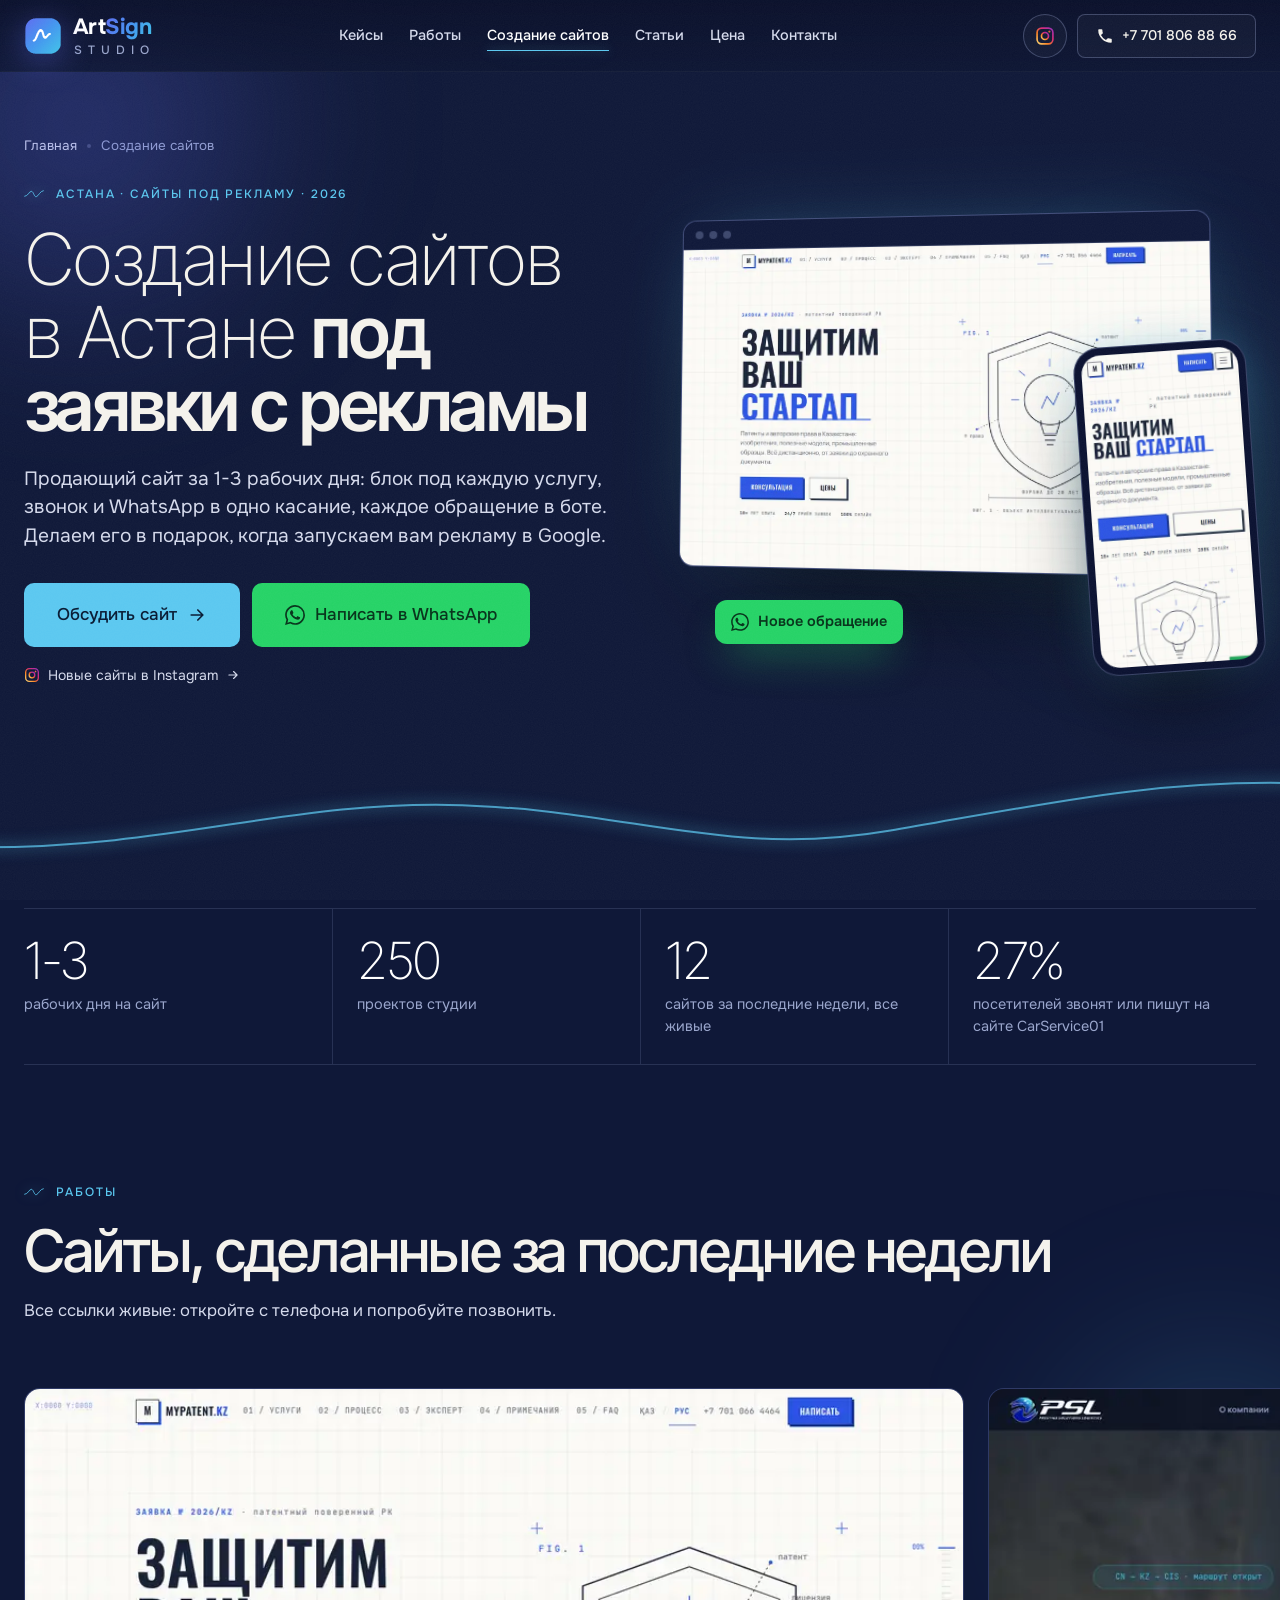
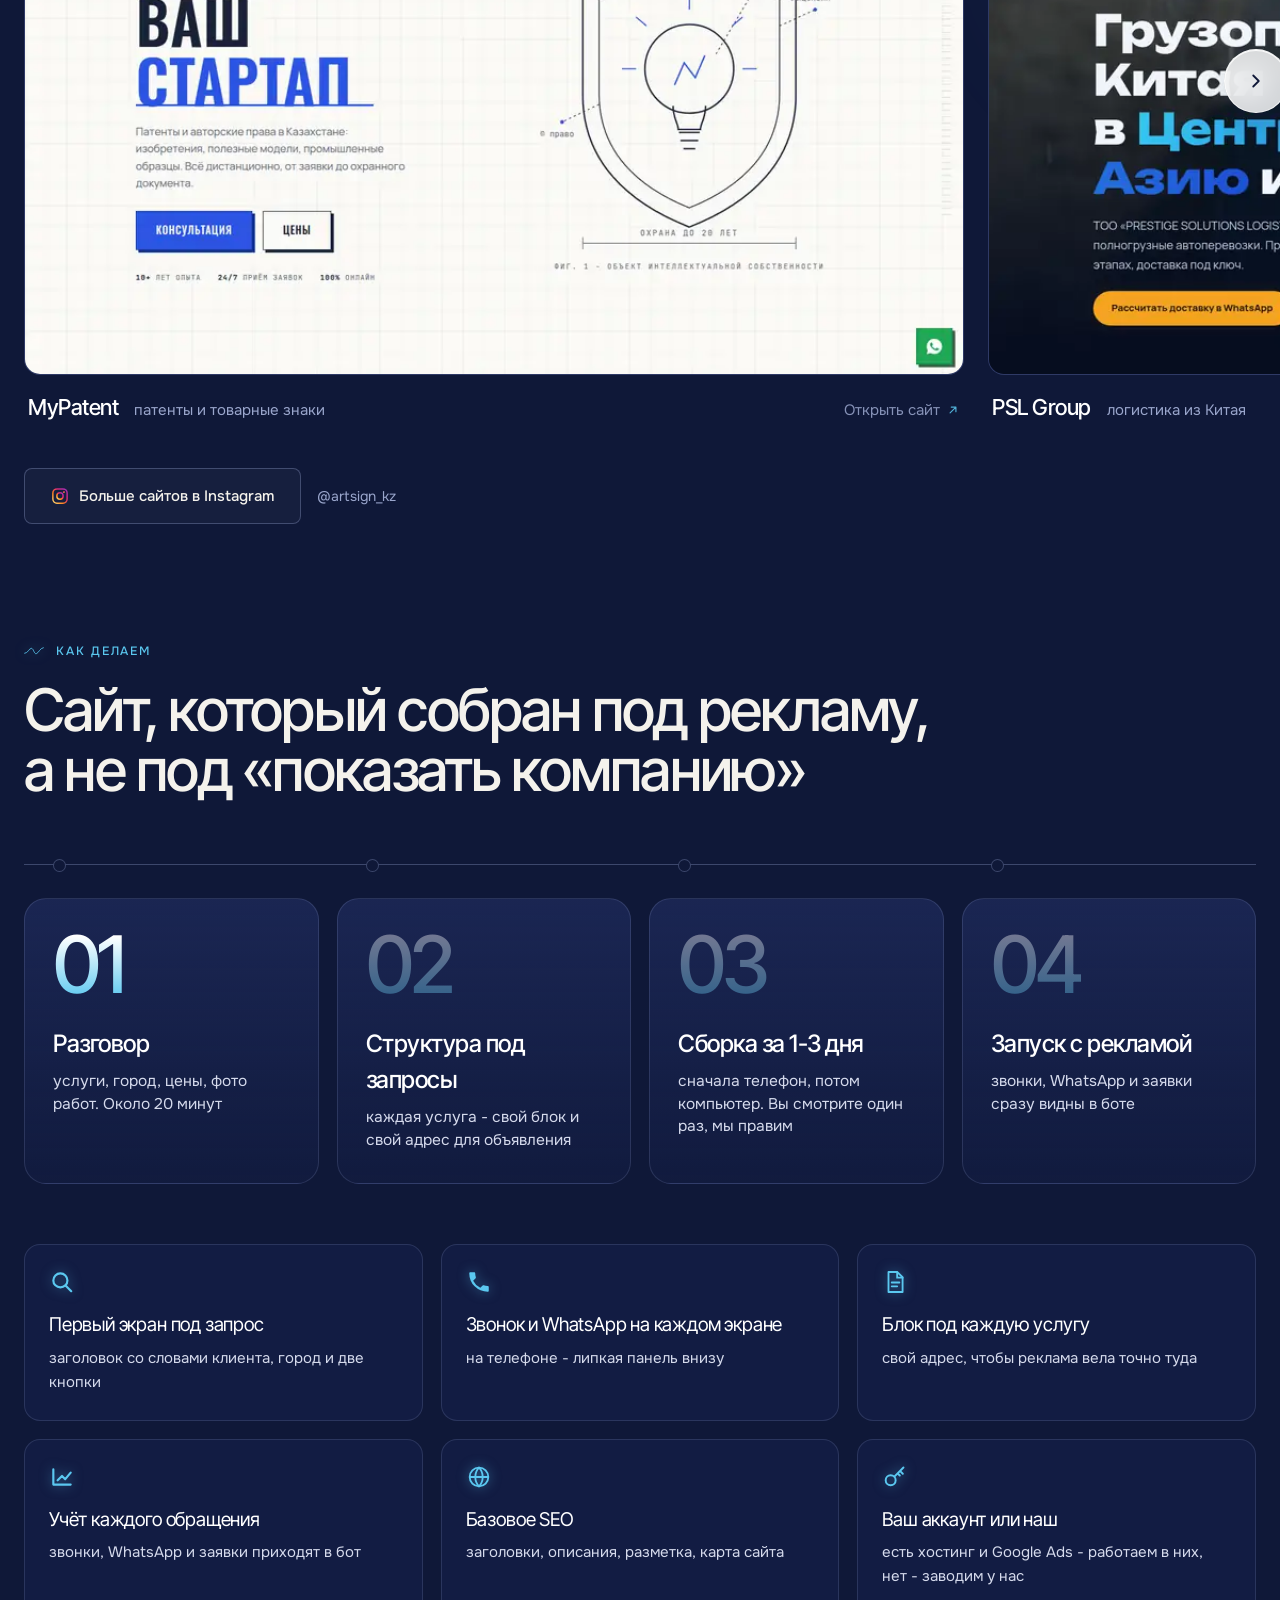
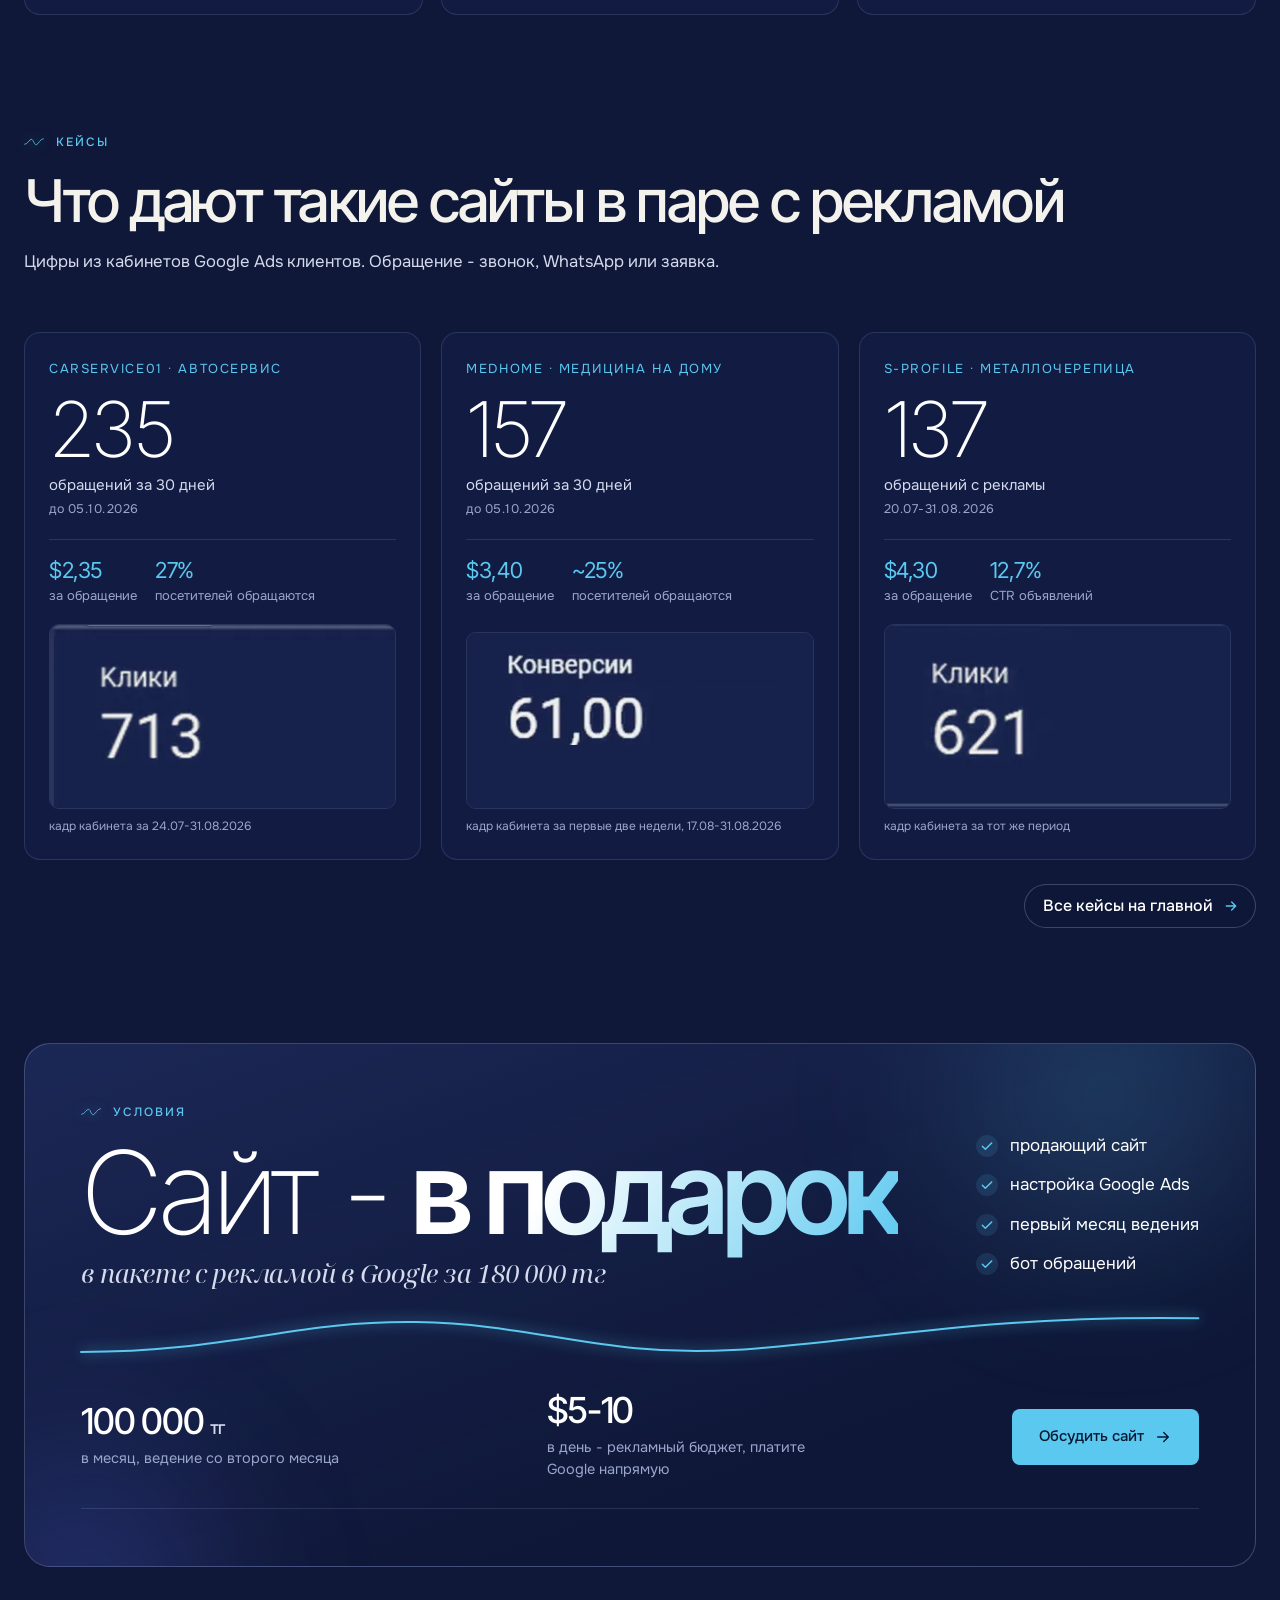
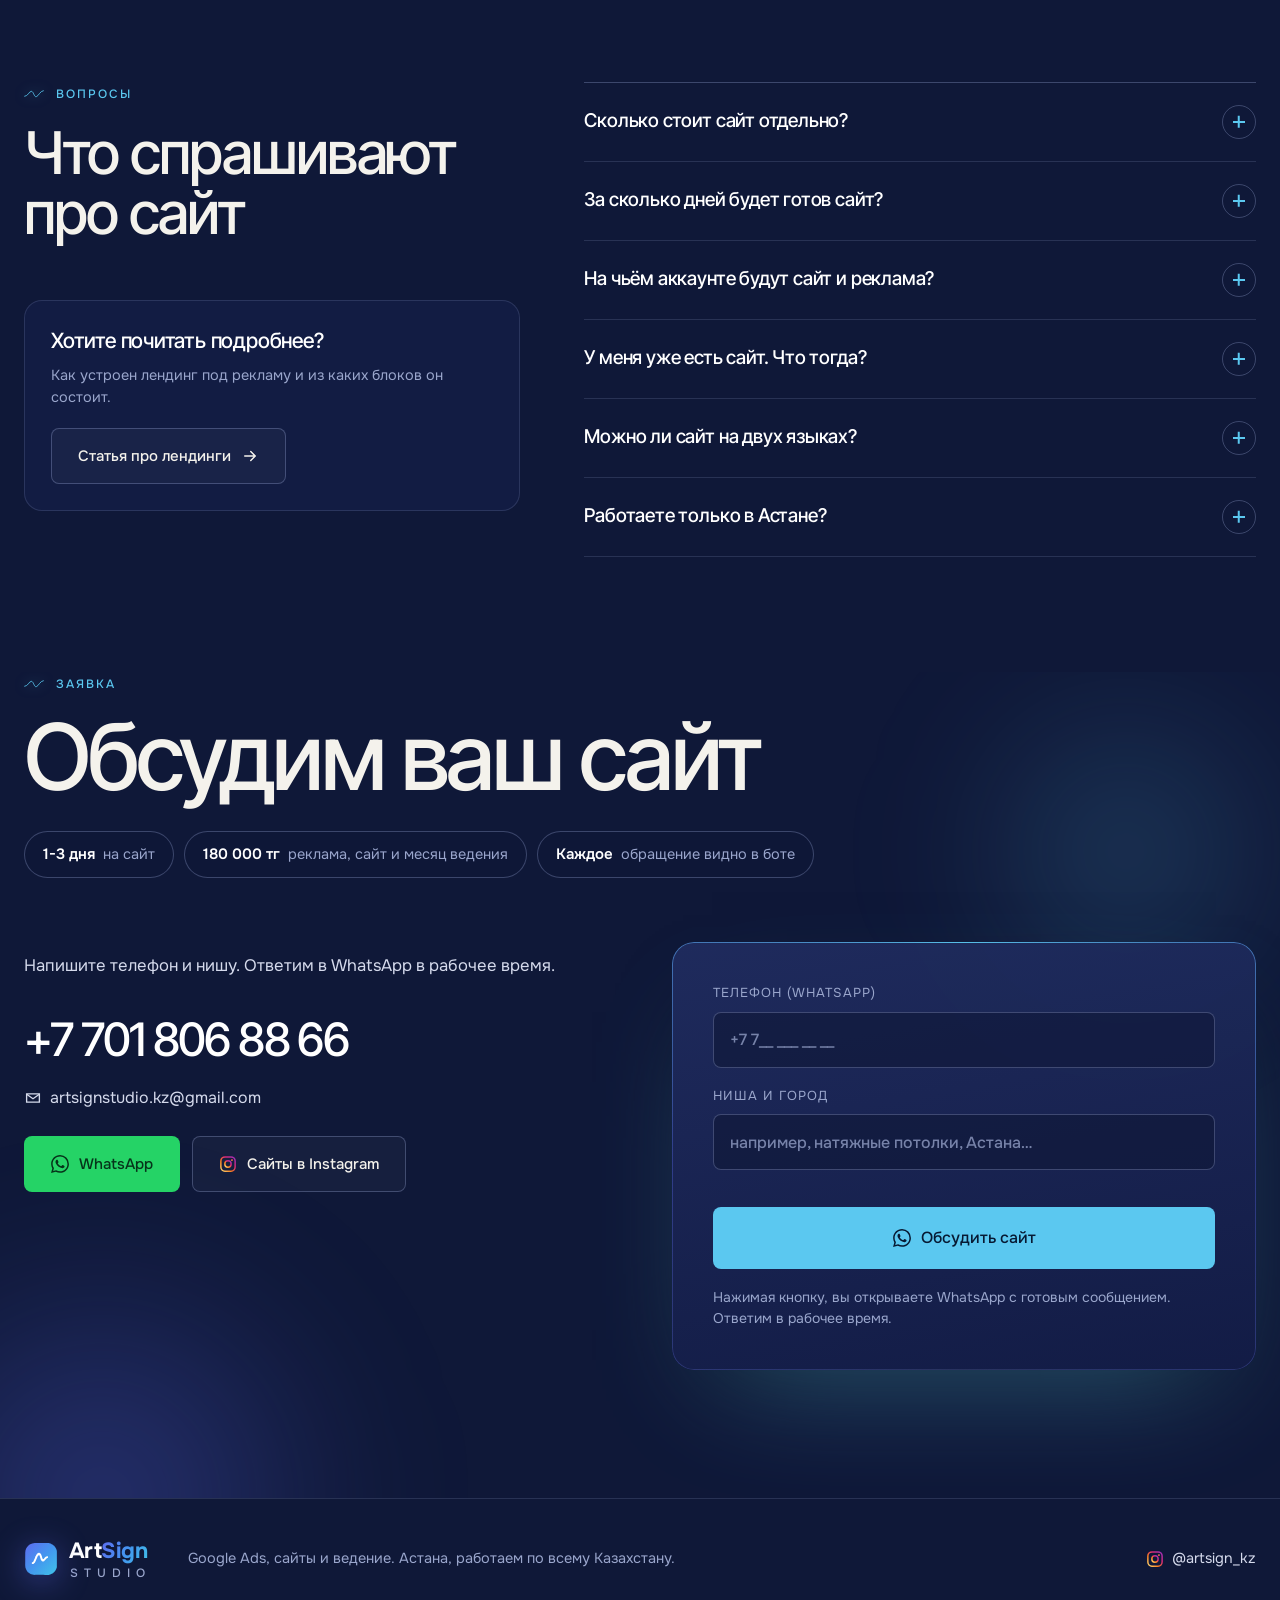
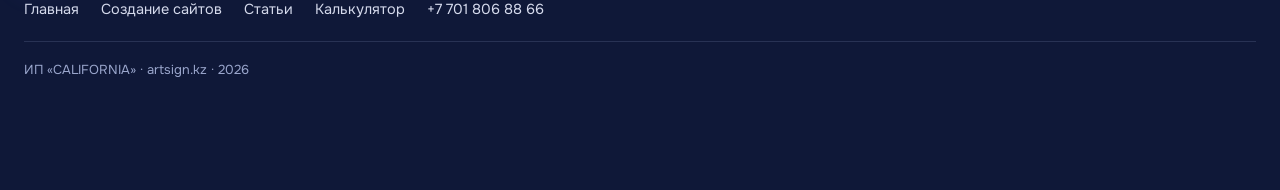
==== sozdanie-saitov/index.html @ b339a048 "Герой крупнее и стена контрастнее, путь клика крупнее с бегущим импульсом, шаги работы карточками; ?" ====
<!DOCTYPE html>
<html lang="ru">
<head>
<meta charset="utf-8">
<meta name="viewport" content="width=device-width, initial-scale=1, viewport-fit=cover">
<title>Создание сайтов в Астане под рекламу | ArtSign</title>
<meta name="description" content="Продающий сайт под заявки за 1-3 рабочих дня: блок под каждую услугу, кнопки звонка и WhatsApp, учёт обращений. В подарок к рекламе в Google.">
<meta name="theme-color" content="#0F1838">
<link rel="canonical" href="https://artsign.kz/sozdanie-saitov/">
<meta property="og:type" content="website">
<meta property="og:site_name" content="ArtSign Studio">
<meta property="og:title" content="Создание сайтов в Астане под рекламу | ArtSign">
<meta property="og:description" content="Продающий сайт под заявки за 1-3 рабочих дня: блок под каждую услугу, кнопки звонка и WhatsApp, учёт обращений. В подарок к рекламе в Google.">
<meta property="og:url" content="https://artsign.kz/sozdanie-saitov/">
<meta property="og:image" content="https://artsign.kz/assets/og-image.jpg">
<meta property="og:image:width" content="1200">
<meta property="og:image:height" content="630">
<meta property="og:locale" content="ru_RU">
<meta name="twitter:card" content="summary_large_image">
<meta name="twitter:title" content="Создание сайтов в Астане под рекламу | ArtSign">
<meta name="twitter:description" content="Продающий сайт под заявки за 1-3 рабочих дня: блок под каждую услугу, кнопки звонка и WhatsApp, учёт обращений. В подарок к рекламе в Google.">
<meta name="twitter:image" content="https://artsign.kz/assets/og-image.jpg">
<link rel="icon" href="../favicon.ico" sizes="any">
<link rel="icon" type="image/png" sizes="32x32" href="../assets/favicon-32.png">
<link rel="icon" type="image/png" sizes="16x16" href="../assets/favicon-16.png">
<link rel="apple-touch-icon" sizes="180x180" href="../assets/apple-touch-icon.png">
<link rel="preconnect" href="https://fonts.googleapis.com">
<link rel="preconnect" href="https://fonts.gstatic.com" crossorigin>
<link rel="stylesheet" href="https://fonts.googleapis.com/css2?family=Inter+Tight:wght@300;400;500;600&family=Noto+Serif+Display:ital,wght@1,400&family=Onest:wght@400;500;600;700&display=swap">
<link rel="stylesheet" href="../styles.css?v=20261009-1">
<link rel="stylesheet" href="../stati.css?v=20261009-1">
<script type="application/ld+json">
{"@context": "https://schema.org", "@graph": [{"@type": "Service", "name": "Создание сайтов под рекламу", "serviceType": "Создание сайтов и лендингов", "url": "https://artsign.kz/sozdanie-saitov/", "description": "Продающий сайт под заявки за 1-3 рабочих дня: блок под каждую услугу, кнопки звонка и WhatsApp, учёт обращений. В подарок к рекламе в Google.", "areaServed": [{"@type": "City", "name": "Астана"}, {"@type": "Country", "name": "Казахстан"}], "provider": {"@type": "ProfessionalService", "name": "ArtSign Studio", "url": "https://artsign.kz/", "telephone": "+77018068866", "image": "https://artsign.kz/assets/og-image.jpg", "address": {"@type": "PostalAddress", "addressLocality": "Астана", "addressCountry": "KZ"}, "sameAs": ["https://www.instagram.com/artsign_kz/"]}, "offers": {"@type": "Offer", "name": "Сайт в подарок в пакете: настройка Google Ads + сайт + месяц ведения", "price": "180000", "priceCurrency": "KZT", "url": "https://artsign.kz/sozdanie-saitov/#offer"}}, {"@type": "BreadcrumbList", "itemListElement": [{"@type": "ListItem", "position": 1, "name": "Главная", "item": "https://artsign.kz/"}, {"@type": "ListItem", "position": 2, "name": "Создание сайтов", "item": "https://artsign.kz/sozdanie-saitov/"}]}, {"@type": "FAQPage", "mainEntity": [{"@type": "Question", "name": "Сколько стоит сайт отдельно?", "acceptedAnswer": {"@type": "Answer", "text": "Отдельно сайты мы не продаём. Сайт делаем в подарок, когда запускаем вам рекламу в Google: 180 000 тг за сайт, настройку Google Ads и первый месяц ведения. Со второго месяца ведение 100 000 тг в месяц."}}, {"@type": "Question", "name": "За сколько дней будет готов сайт?", "acceptedAnswer": {"@type": "Answer", "text": "1-3 рабочих дня после разговора и материалов: фото работ, цены, контакты. Вы смотрите один раз, мы правим."}}, {"@type": "Question", "name": "На чьём аккаунте будут сайт и реклама?", "acceptedAnswer": {"@type": "Answer", "text": "Если у вас уже есть хостинг и аккаунт Google Ads, делаем всё на них. Если нет - размещаем на нашем и по запросу даём вам доступ."}}, {"@type": "Question", "name": "У меня уже есть сайт. Что тогда?", "acceptedAnswer": {"@type": "Answer", "text": "Настроим рекламу на него, а подарочную страницу сделаем под одну услугу или акцию, чтобы реклама вела точно на неё."}}, {"@type": "Question", "name": "Можно ли сайт на двух языках?", "acceptedAnswer": {"@type": "Answer", "text": "Да, делаем русскую и казахскую версии. Для рекламы в Google по умолчанию открывается русская: казахского языка в Google Ads нет, и посадочные на нём отклоняют."}}, {"@type": "Question", "name": "Работаете только в Астане?", "acceptedAnswer": {"@type": "Answer", "text": "Мы в Астане, здесь же наш офис - можно приехать. С клиентами из других городов и стран всё обсуждаем онлайн: разговор, показ и правки."}}]}]}
</script>
<script src="https://lead-bot.sultan-askarov-kz.workers.dev/t.js" data-site="artsign" defer></script>
</head>
<body class="sub">
<a class="skip" href="#main">К содержанию</a>

<svg width="0" height="0" style="position:absolute" aria-hidden="true" focusable="false">
  <defs>
    <linearGradient id="g-brand" x1="0" y1="0" x2="1" y2="1"><stop offset="0" stop-color="#5E6BF0"/><stop offset=".5" stop-color="#4396EF"/><stop offset="1" stop-color="#40C4E8"/></linearGradient>
    <linearGradient id="g-ig" x1="0" y1="1" x2="1" y2="0"><stop offset="0" stop-color="#FEDA75"/><stop offset=".35" stop-color="#FA7E1E"/><stop offset=".65" stop-color="#D62976"/><stop offset="1" stop-color="#962FBF"/></linearGradient>
    <linearGradient id="g-area" x1="0" y1="0" x2="0" y2="1"><stop offset="0" stop-color="#5BC8F0" stop-opacity=".28"/><stop offset="1" stop-color="#5BC8F0" stop-opacity="0"/></linearGradient>
  </defs>
  <symbol id="mark" viewBox="0 0 512 512"><path d=" M217.7 495.0C243.6 495.0 288.0 495.1 316.2 495.2C373.5 495.4 375.6 495.3 382.9 492.5C390.9 489.4 398.9 486.7 402.8 485.8C406.0 485.1 410.5 483.3 419.4 479.1C420.3 478.7 421.8 477.7 422.9 476.7C424.0 475.8 426.3 474.2 427.9 473.1C429.6 472.1 431.4 470.8 431.9 470.3C432.4 469.8 435.0 468.1 437.8 466.4C440.5 464.7 444.7 461.4 447.1 459.2C449.6 456.9 453.2 453.7 455.3 452.0C459.3 448.9 461.2 446.2 462.2 442.4C463.1 439.2 463.8 438.3 467.1 437.0C470.7 435.6 470.8 435.5 475.7 425.9C477.8 421.7 480.8 416.1 482.1 413.5C486.6 405.0 487.5 403.1 488.8 399.2C489.4 397.2 490.2 394.3 490.4 392.9C490.6 391.5 491.4 388.9 492.3 387.2C493.8 384.1 494.3 381.6 495.1 372.6C495.7 365.4 495.5 148.9 494.8 142.9C494.5 140.1 494.1 135.7 494.0 132.9C493.8 129.3 493.3 126.8 492.2 123.8C491.4 121.5 490.6 118.8 490.4 117.7C490.3 116.6 489.1 113.8 487.8 111.4C486.6 109.0 484.9 104.9 484.0 102.2C482.9 98.8 481.9 96.7 480.8 95.5C479.8 94.5 477.5 90.4 475.5 86.4C471.4 78.2 469.7 75.7 465.3 71.4C463.6 69.7 461.7 67.3 461.2 66.1C460.6 64.8 459.4 63.0 458.4 62.0C457.4 61.1 456.6 60.1 456.6 59.8C456.6 59.6 455.4 58.8 453.8 58.1C452.3 57.4 450.3 56.0 449.4 55.0C445.0 50.1 441.6 47.3 437.1 44.7C434.4 43.2 430.8 40.6 429.1 39.1C425.7 36.0 424.6 35.4 418.6 32.8C416.5 31.9 413.3 30.2 411.6 29.1C409.3 27.6 407.5 26.9 405.1 26.5C403.3 26.2 399.8 25.2 397.4 24.3C378.9 18.0 370.2 16.5 351.7 16.5C213.2 16.7 147.8 17.4 143.4 19.0C142.3 19.4 140.2 19.9 138.7 20.1C137.1 20.3 135.4 20.5 134.9 20.6C134.3 20.7 132.0 21.0 129.6 21.3C125.6 21.8 121.8 23.0 116.8 25.3C115.5 25.9 113.4 26.5 112.2 26.7C111.0 26.9 108.7 27.7 107.2 28.5C105.7 29.3 103.7 30.1 102.9 30.3C102.0 30.5 99.7 31.5 97.8 32.6C95.8 33.6 93.2 34.8 91.9 35.4C90.7 35.8 88.7 37.1 87.6 38.1C85.7 39.9 78.0 44.8 73.5 47.0C72.5 47.6 71.0 48.9 70.2 50.1C69.3 51.2 67.4 53.3 65.7 54.7C57.7 61.5 50.0 70.0 46.2 76.4C45.6 77.6 44.0 79.7 42.9 81.3C41.8 82.9 39.8 86.1 38.6 88.4C37.4 90.8 35.7 93.6 34.7 94.6C33.5 95.9 32.6 97.9 31.4 101.6C30.6 104.5 29.3 108.0 28.7 109.4C28.1 110.8 26.9 113.9 26.1 116.3C25.3 118.7 24.3 121.3 23.8 122.2C22.7 124.1 22.5 125.7 21.8 133.8C21.5 138.3 21.0 141.3 20.4 143.0C19.2 146.0 19.1 151.8 18.5 271.2C18.3 307.4 18.0 338.2 17.8 339.8C17.6 341.2 17.6 344.4 17.8 346.9C18.0 349.3 18.6 356.1 19.0 361.9C20.4 379.7 21.1 384.1 23.4 390.6C24.6 393.8 26.2 398.3 26.9 400.5C27.7 402.7 29.4 406.6 30.6 409.1C31.8 411.7 33.2 414.5 33.5 415.5C33.9 416.5 35.2 418.8 36.3 420.8C37.5 422.8 39.5 426.4 40.8 429.0C42.1 431.5 44.0 434.5 45.0 435.8C45.9 437.1 47.8 439.5 49.1 441.1C50.4 442.8 52.1 445.4 52.9 446.9C54.3 449.7 61.3 456.6 62.7 456.6C63.6 456.6 69.0 460.6 71.0 462.8C72.0 463.9 75.4 466.5 78.6 468.7C81.7 470.8 85.3 473.4 86.6 474.5C88.7 476.4 91.7 478.0 94.6 478.7C95.3 478.8 96.8 479.5 97.8 480.3C100.6 482.2 109.3 485.1 114.3 485.8C115.4 486.0 117.4 487.0 118.9 488.1C121.7 490.3 122.4 490.5 128.6 490.9C130.7 491.1 133.6 491.5 135.0 492.0C137.8 492.9 144.6 494.0 152.4 494.7C155.3 495.0 157.9 495.4 158.2 495.5C158.5 495.6 161.4 495.6 164.6 495.4C167.8 495.2 191.7 495.0 217.7 495.0Z" fill="url(#g-brand)" fill-rule="evenodd"/><path d=" M137.1 331.5C141.7 329.9 143.6 328.8 146.1 326.6C147.2 325.5 149.0 324.4 150.0 324.1C151.4 323.7 152.1 323.0 152.7 321.7C153.2 320.7 154.2 319.5 155.0 319.0C155.7 318.6 156.5 317.8 156.6 317.4C156.8 316.5 159.2 315.2 160.1 315.3C160.2 315.4 160.7 314.8 161.1 314.0C161.4 313.2 162.5 311.8 163.4 310.8C165.0 308.9 168.1 303.2 168.9 300.7C169.1 300.0 169.8 298.2 170.5 296.7C171.1 295.3 171.7 293.9 171.7 293.6C171.7 292.9 172.9 290.8 174.1 289.5C176.9 286.6 182.0 274.9 185.9 263.1C187.3 258.7 188.9 255.3 190.5 253.0C190.9 252.2 191.7 250.1 192.3 248.2C192.8 246.2 193.8 244.0 194.7 242.9C196.9 240.1 198.0 237.6 198.9 233.7C199.3 231.8 200.6 227.8 202.0 224.9C203.3 222.0 204.6 218.8 205.1 217.7C205.4 216.5 206.5 214.8 207.4 213.8C208.4 212.9 210.6 209.8 212.5 207.0C217.1 199.7 220.0 197.4 224.4 197.7C228.1 198.0 231.4 199.7 232.9 202.0C237.6 209.3 237.5 209.2 240.8 224.3C241.2 226.5 242.4 230.7 243.4 233.7C246.5 242.7 247.8 247.0 248.6 250.9C249.1 253.0 250.1 256.2 250.7 258.0C251.4 259.9 252.2 262.3 252.6 263.6C253.0 264.9 254.5 267.9 255.9 270.2C257.3 272.6 258.6 275.0 258.8 275.6C259.4 276.9 263.0 282.3 264.6 284.0C265.3 284.7 266.4 285.9 267.0 286.6C267.7 287.3 268.9 288.0 269.8 288.2C270.6 288.4 272.7 289.3 274.3 290.3C277.4 292.3 281.0 293.0 288.1 293.0C291.7 293.1 303.4 287.5 305.4 284.9C306.0 284.0 307.0 282.9 307.6 282.4C317.1 273.5 324.0 266.4 325.7 263.6C326.9 261.8 328.3 259.6 328.9 258.6C330.9 255.6 334.7 252.1 337.5 250.5C339.0 249.6 340.6 248.4 340.9 247.8C341.3 247.3 342.8 246.1 344.2 245.3C345.7 244.5 347.1 243.5 347.5 243.0C348.3 241.9 350.1 241.3 353.7 240.7C360.6 239.6 361.5 238.5 362.0 231.4C362.3 227.2 361.2 219.9 360.1 218.6C358.0 216.1 343.8 215.2 338.1 217.2C335.7 218.1 329.0 222.1 327.1 223.7C326.4 224.4 324.5 225.7 322.8 226.6C317.2 229.7 315.4 231.2 313.8 234.4C312.9 236.0 311.7 237.9 310.9 238.4C308.5 240.3 305.2 244.0 302.5 248.1C297.9 255.0 295.4 257.0 291.7 257.0C290.8 257.0 289.9 257.4 289.5 257.8C287.0 260.9 278.8 252.9 277.1 245.8C276.7 243.8 275.9 241.4 275.3 240.5C274.6 239.4 274.1 237.2 273.7 234.1C273.4 231.5 272.9 228.3 272.5 227.0C272.1 225.8 271.4 222.9 271.0 220.7C270.5 218.2 269.7 215.7 268.7 214.2C267.8 212.8 266.7 209.6 266.0 206.8C265.3 204.1 264.0 200.3 263.0 198.3C262.1 196.4 260.6 192.7 259.8 190.2C258.6 186.5 257.9 185.2 256.2 183.5C254.7 181.9 253.9 180.7 253.5 178.8C252.2 173.5 243.8 166.1 236.7 164.1C220.7 159.5 209.0 163.8 197.3 178.5C196.3 179.9 195.0 181.3 194.7 181.5C194.3 181.7 192.9 183.7 191.4 185.8C190.0 187.9 188.0 190.5 187.1 191.3C185.2 193.2 182.6 198.3 180.4 204.2C178.9 208.1 176.5 212.0 173.4 215.5C170.8 218.4 169.6 221.7 167.1 232.7C166.3 236.2 165.6 237.9 163.8 240.6C162.3 242.8 161.5 244.5 161.5 245.5C161.5 246.4 160.8 248.6 159.9 250.4C159.1 252.2 158.0 254.8 157.6 256.2C157.2 257.5 155.4 261.6 153.7 265.3C148.6 275.9 147.5 278.5 146.6 281.3C143.9 290.4 135.0 300.7 126.2 305.1C120.0 308.1 119.4 308.7 117.8 312.9C115.4 319.2 119.1 328.8 124.3 330.0C125.1 330.1 126.2 330.5 126.7 330.7C127.9 331.2 132.6 332.6 133.3 332.6C133.6 332.7 135.3 332.2 137.1 331.5Z" fill="#fff" fill-rule="evenodd"/></symbol>
  <symbol id="ic-wa" viewBox="0 0 24 24"><path fill="currentColor" d="M17.472 14.382c-.297-.149-1.758-.867-2.03-.967-.273-.099-.471-.148-.67.15-.197.297-.767.966-.94 1.164-.173.199-.347.223-.644.075-.297-.15-1.255-.463-2.39-1.475-.883-.788-1.48-1.761-1.653-2.059-.173-.297-.018-.458.13-.606.134-.133.298-.347.446-.52.149-.174.198-.298.298-.497.099-.198.05-.371-.025-.52-.075-.149-.669-1.612-.916-2.207-.242-.579-.487-.5-.669-.51-.173-.008-.371-.01-.57-.01-.198 0-.52.074-.792.372-.272.297-1.04 1.016-1.04 2.479 0 1.462 1.065 2.875 1.213 3.074.149.198 2.096 3.2 5.077 4.487.709.306 1.262.489 1.694.625.712.227 1.36.195 1.871.118.571-.085 1.758-.719 2.006-1.413.248-.694.248-1.289.173-1.413-.074-.124-.272-.198-.57-.347m-5.421 7.403h-.004a9.87 9.87 0 0 1-5.031-1.378l-.361-.214-3.741.982.998-3.648-.235-.374a9.86 9.86 0 0 1-1.51-5.26c.001-5.45 4.436-9.884 9.888-9.884 2.64 0 5.122 1.03 6.988 2.898a9.825 9.825 0 0 1 2.893 6.994c-.003 5.45-4.437 9.884-9.885 9.884m8.413-18.297A11.815 11.815 0 0 0 12.05 0C5.495 0 .16 5.335.157 11.892c0 2.096.547 4.142 1.588 5.945L.057 24l6.305-1.654a11.882 11.882 0 0 0 5.683 1.448h.005c6.554 0 11.89-5.335 11.893-11.893a11.821 11.821 0 0 0-3.48-8.413Z"/></symbol>
  <symbol id="ic-ig" viewBox="0 0 24 24"><rect x="2.5" y="2.5" width="19" height="19" rx="5.5" fill="none" stroke="url(#g-ig)" stroke-width="2"/><circle cx="12" cy="12" r="4.2" fill="none" stroke="url(#g-ig)" stroke-width="2"/><circle cx="17.4" cy="6.6" r="1.3" fill="url(#g-ig)"/></symbol>
  <symbol id="ic-phone" viewBox="0 0 24 24"><path fill="currentColor" d="M6.6 10.8a15.1 15.1 0 0 0 6.6 6.6l2.2-2.2c.3-.3.7-.4 1-.2 1.1.4 2.3.6 3.6.6.6 0 1 .4 1 1V20c0 .6-.4 1-1 1A17 17 0 0 1 3 4c0-.6.4-1 1-1h3.5c.6 0 1 .4 1 1 0 1.3.2 2.5.6 3.6.1.3 0 .7-.2 1l-2.3 2.2Z"/></symbol>
  <symbol id="ic-mail" viewBox="0 0 24 24"><path fill="none" stroke="currentColor" stroke-width="1.8" d="M3.5 6.5h17v11h-17z"/><path fill="none" stroke="currentColor" stroke-width="1.8" d="m3.5 7 8.5 6 8.5-6"/></symbol>
  <symbol id="ic-arr" viewBox="0 0 24 24"><path fill="none" stroke="currentColor" stroke-width="2" stroke-linecap="round" stroke-linejoin="round" d="M5 12h13m-5-6 6 6-6 6"/></symbol>
  <symbol id="ic-ext" viewBox="0 0 24 24"><path fill="none" stroke="currentColor" stroke-width="2" stroke-linecap="round" stroke-linejoin="round" d="M7 17 17 7M9 7h8v8"/></symbol>
  <symbol id="ic-chev" viewBox="0 0 24 24"><path fill="none" stroke="currentColor" stroke-width="2" stroke-linecap="round" stroke-linejoin="round" d="m9 6 6 6-6 6"/></symbol>
  <symbol id="ic-check" viewBox="0 0 24 24"><path fill="none" stroke="currentColor" stroke-width="2.2" stroke-linecap="round" stroke-linejoin="round" d="m5 12.5 4.5 4.5L19 7.5"/></symbol>
  <symbol id="ic-search" viewBox="0 0 24 24"><circle cx="10.5" cy="10.5" r="6.5" fill="none" stroke="currentColor" stroke-width="2"/><path d="m15.5 15.5 5 5" fill="none" stroke="currentColor" stroke-width="2" stroke-linecap="round"/></symbol>
  <symbol id="ic-doc" viewBox="0 0 24 24"><path fill="none" stroke="currentColor" stroke-width="1.7" stroke-linejoin="round" d="M6 2.8h8.2L19 7.6v13.6H6z"/><path fill="none" stroke="currentColor" stroke-width="1.7" stroke-linecap="round" d="M14 3v5h5M9 12.5h7M9 16h5"/></symbol>
  <symbol id="ic-key" viewBox="0 0 24 24"><circle cx="8" cy="15" r="4.6" fill="none" stroke="currentColor" stroke-width="1.8"/><path fill="none" stroke="currentColor" stroke-width="1.8" stroke-linecap="round" stroke-linejoin="round" d="m11.4 11.6 8.4-8.4M16.6 6.4l2.6 2.6M14.4 8.6l2 2"/></symbol>
  <symbol id="ic-globe" viewBox="0 0 24 24"><circle cx="12" cy="12" r="8.6" fill="none" stroke="currentColor" stroke-width="1.7"/><path fill="none" stroke="currentColor" stroke-width="1.7" d="M3.6 12h16.8M12 3.4c2.4 2.4 3.4 5.4 3.4 8.6s-1 6.2-3.4 8.6c-2.4-2.4-3.4-5.4-3.4-8.6s1-6.2 3.4-8.6Z"/></symbol>
  <symbol id="ic-chart" viewBox="0 0 24 24"><path fill="none" stroke="currentColor" stroke-width="2" stroke-linecap="round" stroke-linejoin="round" d="M4 19V5M4 19h16M8 15l4-4 3 3 5-6"/></symbol>
  <symbol id="ic-gads" viewBox="0 -13 256 256"><path fill="#FBBC04" d="M5.88,166.40 L90.88,20.9 C101.67,27.25 156.11,57.38 164.90,63.11 L79.91,208.62 C70.62,220.90 -5.88,185.04 5.88,166.39 L5.88,166.40 Z"/><path fill="#4285F4" d="M250.08,166.40 L165.09,20.90 C153.21,1.13 127.61,-6.05 106.60,5.62 C85.58,17.30 79.18,42.46 91.06,63.11 L176.05,208.63 C187.93,228.39 213.52,235.58 234.54,223.90 C254.64,212.22 261.96,186.17 250.08,166.41 L250.08,166.40 Z"/><ellipse fill="#34A853" cx="42.66" cy="187.92" rx="42.66" ry="41.60"/></symbol>
  <symbol id="ic-gsc" viewBox="4.4 4.1 32 32"><path fill="#FBBC04" d="m11.081 30.527-4.72 4.721a.933.933 0 0 1-1.317 0l-.292-.292a.933.933 0 0 1 0-1.316l4.72-4.721a.933.933 0 0 1 1.318 0l.291.291a.93.93 0 0 1 0 1.317"/><path fill="#4285F4" d="M23.75 32.5h6.042a6.04 6.04 0 0 0 6.041-6.042v-16.25a6.04 6.04 0 0 0-6.041-6.041 6.04 6.04 0 0 0-6.042 6.041z"/><path fill="#FBBC04" d="M13.75 32.5a6.04 6.04 0 0 0 6.042-6.042 6.04 6.04 0 0 0-6.042-6.041 6.04 6.04 0 0 0-6.042 6.041A6.04 6.04 0 0 0 13.75 32.5"/><path fill="#34A853" d="M27.97 32.5h-5.887a6.04 6.04 0 0 1-6.041-6.042v-7.916a6.04 6.04 0 0 1 6.041-6.042 6.04 6.04 0 0 1 6.042 6.042v13.804a.154.154 0 0 1-.154.154z"/><path fill="#1967D2" d="M28.125 32.346V18.542a6.04 6.04 0 0 0-4.375-5.807V32.5h4.22a.154.154 0 0 0 .155-.154"/><path fill="#EA4335" d="M19.792 26.575a6.04 6.04 0 0 0-3.75-5.59v5.59c0 1.72.72 3.273 1.875 4.373a6.02 6.02 0 0 0 1.875-4.373"/></symbol>
  <symbol id="sig" viewBox="0 0 120 60"><path d="M4 44 C 24 44 30 14 44 14 S 60 50 74 46 S 96 12 116 10" fill="none" stroke="currentColor" stroke-width="5" stroke-linecap="round" stroke-linejoin="round"/></symbol>
</svg>
<header class="hdr sub-hdr" id="hdr">
  <div class="hdr-in">
    <a class="brand" href="../" aria-label="ArtSign Studio, на главную">
      <svg class="brand-mark" width="38" height="38" aria-hidden="true"><use href="#mark"/></svg>
      <span class="brand-wm" translate="no">Art<b>Sign</b><small>Studio</small></span>
    </a>
    <nav class="nav" aria-label="Разделы">
      <a href="../#cases">Кейсы</a>
      <a href="../#works">Работы</a>
      <a href="../sozdanie-saitov/" aria-current="page">Создание сайтов</a>
      <a href="../stati/">Статьи</a>
      <a href="../#price">Цена</a>
      <a href="../#contact">Контакты</a>
    </nav>
    <div class="hdr-right">
      <a class="ic-btn hdr-ig" href="https://www.instagram.com/artsign_kz/" target="_blank" rel="noopener" aria-label="Instagram @artsign_kz"><svg width="20" height="20" aria-hidden="true"><use href="#ic-ig"/></svg></a>
      <a class="btn btn-ghost btn-sm hdr-tel" href="tel:+77018068866"><svg width="16" height="16" aria-hidden="true"><use href="#ic-phone"/></svg><span>+7 701 806 88 66</span></a>
      <button class="burger" type="button" aria-label="Открыть меню" aria-expanded="false" aria-controls="menu"><span></span><span></span></button>
    </div>
  </div>
</header>

<div class="menu" id="menu" hidden>
  <nav class="menu-nav" aria-label="Меню">
    <a href="../">Главная</a>
    <a href="../#cases">Кейсы</a>
    <a href="../#works">Работы</a>
    <a href="../sozdanie-saitov/" aria-current="page">Создание сайтов</a>
    <a href="../stati/">Статьи</a>
    <a href="../#calc">Калькулятор</a>
    <a href="../#price">Цена</a>
    <a href="../#contact">Контакты</a>
  </nav>
  <div class="menu-foot">
    <a class="btn btn-ghost" href="tel:+77018068866"><svg width="18" height="18" aria-hidden="true"><use href="#ic-phone"/></svg><span>+7 701 806 88 66</span></a>
    <a class="btn btn-wa" href="https://wa.me/77018068866?text=%D0%97%D0%B4%D1%80%D0%B0%D0%B2%D1%81%D1%82%D0%B2%D1%83%D0%B9%D1%82%D0%B5%21%20%D0%A5%D0%BE%D1%87%D1%83%20%D1%80%D0%B0%D1%81%D1%87%D1%91%D1%82%20%D0%BF%D0%BE%20%D0%BF%D0%B0%D0%BA%D0%B5%D1%82%D1%83%20Google%20Ads%20%2B%20%D1%81%D0%B0%D0%B9%D1%82" target="_blank" rel="noopener"><svg width="18" height="18" aria-hidden="true"><use href="#ic-wa"/></svg><span>WhatsApp</span></a>
    <a class="btn btn-ghost" href="https://www.instagram.com/artsign_kz/" target="_blank" rel="noopener"><svg width="18" height="18" aria-hidden="true"><use href="#ic-ig"/></svg><span>@artsign_kz</span></a>
  </div>
</div>

<main id="main">
<section class="svc-hero">
  <div class="light light-vi" style="width:60vw;height:60vw;left:-24vw;top:-26vw"></div>
  <div class="light light-cy" style="width:44vw;height:44vw;right:-14vw;top:8vw"></div>
  <svg class="sub-trace" viewBox="0 0 1440 120" preserveAspectRatio="none" aria-hidden="true"><path class="ghost" pathLength="1" d="M-20 92 C 200 92 330 40 520 46 S 820 104 1000 74 S 1300 18 1460 22"/><path pathLength="1" d="M-20 92 C 200 92 330 40 520 46 S 820 104 1000 74 S 1300 18 1460 22"/></svg>
  <div class="wrap">
    <nav class="crumbs" aria-label="Хлебные крошки"><a href="../">Главная</a><i aria-hidden="true"></i><span aria-current="page">Создание сайтов</span></nav>
    <div class="svc-hero-in">
      <div>
        <p class="kicker"><svg width="20" height="10" aria-hidden="true"><use href="#sig"/></svg><span>Астана · сайты под рекламу · 2026</span></p>
        <h1 class="page-h1">Создание сайтов в Астане <b>под заявки с рекламы</b></h1>
        <p class="page-lead">Продающий сайт за 1-3 рабочих дня: блок под каждую услугу, звонок и WhatsApp в одно касание, каждое обращение в боте. Делаем его в подарок, когда запускаем вам рекламу в Google.</p>
        <div class="hero-cta">
          <a class="btn btn-ac" href="#contact"><span>Обсудить сайт</span><svg width="18" height="18" aria-hidden="true"><use href="#ic-arr"/></svg></a>
          <a class="btn btn-wa" href="https://wa.me/77018068866?text=%D0%97%D0%B4%D1%80%D0%B0%D0%B2%D1%81%D1%82%D0%B2%D1%83%D0%B9%D1%82%D0%B5%21%20%D0%A5%D0%BE%D1%87%D1%83%20%D1%81%D0%B0%D0%B9%D1%82%20%D0%B8%20%D1%80%D0%B5%D0%BA%D0%BB%D0%B0%D0%BC%D1%83%20%D0%B2%20Google" target="_blank" rel="noopener"><svg width="18" height="18" aria-hidden="true"><use href="#ic-wa"/></svg><span>Написать в WhatsApp</span></a>
        </div>
        <a class="ig-link" href="https://www.instagram.com/artsign_kz/" target="_blank" rel="noopener"><svg width="16" height="16" aria-hidden="true"><use href="#ic-ig"/></svg><span>Новые сайты в Instagram</span><svg width="14" height="14" aria-hidden="true"><use href="#ic-arr"/></svg></a>
      </div>
      <div class="devices" aria-hidden="true">
        <div class="dv-desk"><div class="dv-bar"><i></i><i></i><i></i></div><div class="dv-slide"><img src="../assets/works/mypatent.webp" width="880" height="550" alt="" class="on" decoding="async"><img data-src="../assets/works/pslgroup.webp" width="880" height="550" alt="" decoding="async"><img data-src="../assets/works/carservice.webp" width="880" height="550" alt="" decoding="async"><img data-src="../assets/works/zhantore.webp" width="880" height="550" alt="" decoding="async"><img data-src="../assets/works/ahpartners.webp" width="880" height="550" alt="" decoding="async"><img data-src="../assets/works/sunsara.webp" width="880" height="550" alt="" decoding="async"></div></div>
        <div class="dv-phone"><div class="dv-slide"><img src="../assets/works/m/mypatent.webp" width="360" height="720" alt="" class="on" decoding="async"><img data-src="../assets/works/m/pslgroup.webp" width="360" height="720" alt="" decoding="async"><img data-src="../assets/works/m/carservice.webp" width="360" height="720" alt="" decoding="async"><img data-src="../assets/works/m/zhantore.webp" width="360" height="720" alt="" decoding="async"><img data-src="../assets/works/m/ahpartners.webp" width="360" height="720" alt="" decoding="async"><img data-src="../assets/works/m/sunsara.webp" width="360" height="720" alt="" decoding="async"></div></div>
        <span class="dv-chip"><svg width="18" height="18"><use href="#ic-wa"/></svg>Новое обращение</span>
      </div>
    </div>
  </div>
</section>

<section class="sec svc-facts" aria-label="Коротко">
  <div class="wrap">
    <ul class="facts rv">
      <li><b>1-3</b><span>рабочих дня на сайт</span></li>
      <li><b>250</b><span>проектов студии</span></li>
      <li><b>12</b><span>сайтов за последние недели, все живые</span></li>
      <li><b>27%</b><span>посетителей звонят или пишут на сайте CarService01</span></li>
    </ul>
  </div>
</section>

<section class="sec works" id="portfolio">
  <div class="light light-cy" style="width:50vw;height:50vw;right:-20vw;top:0"></div>
  <div class="wrap">
    <div class="head works-head rv">
      <div>
        <p class="kicker"><svg width="20" height="10" aria-hidden="true"><use href="#sig"/></svg><span>Работы</span></p>
        <h2 class="h2">Сайты, сделанные за последние недели</h2>
        <p class="lead">Все ссылки живые: откройте с телефона и попробуйте позвонить.</p>
      </div>
    </div>
  </div>
  <div class="lane-out">
    <button type="button" class="lane-btn lane-prev" aria-label="Назад"><svg width="22" height="22" aria-hidden="true"><use href="#ic-chev"/></svg></button>
    <button type="button" class="lane-btn lane-next" aria-label="Вперёд"><svg width="22" height="22" aria-hidden="true"><use href="#ic-chev"/></svg></button>
    <div class="lane" id="lane" tabindex="0" aria-label="Лента работ">
      <a class="work" href="https://mypatent.kz/" target="_blank" rel="noopener"><div class="work-shot"><img src="../assets/works/mypatent.webp" width="880" height="550" alt="Сайт MyPatent, патенты и товарные знаки" loading="lazy" decoding="async"><div class="work-phone"><img src="../assets/works/m/mypatent.webp" width="360" height="720" alt="" loading="lazy" decoding="async"></div></div><div class="work-cap"><b>MyPatent</b><span>патенты и товарные знаки</span><span class="open"><span>Открыть сайт</span><svg width="14" height="14" aria-hidden="true"><use href="#ic-ext"/></svg></span></div></a>
      <a class="work" href="https://pslgroup.kz" target="_blank" rel="noopener"><div class="work-shot"><img src="../assets/works/pslgroup.webp" width="880" height="550" alt="Сайт PSL Group, логистика из Китая" loading="lazy" decoding="async"><div class="work-phone"><img src="../assets/works/m/pslgroup.webp" width="360" height="720" alt="" loading="lazy" decoding="async"></div></div><div class="work-cap"><b>PSL Group</b><span>логистика из Китая</span><span class="open"><span>Открыть сайт</span><svg width="14" height="14" aria-hidden="true"><use href="#ic-ext"/></svg></span></div></a>
      <a class="work" href="https://carservice01.kz/" target="_blank" rel="noopener"><div class="work-shot"><img src="../assets/works/carservice.webp" width="880" height="550" alt="Сайт CarService01, автосервис" loading="lazy" decoding="async"><div class="work-phone"><img src="../assets/works/m/carservice.webp" width="360" height="720" alt="" loading="lazy" decoding="async"></div></div><div class="work-cap"><b>CarService01</b><span>автосервис</span><span class="open"><span>Открыть сайт</span><svg width="14" height="14" aria-hidden="true"><use href="#ic-ext"/></svg></span></div></a>
      <a class="work" href="https://sultanaskarovkz-bit.github.io/-Zhantore-Khantore/" target="_blank" rel="noopener"><div class="work-shot"><img src="../assets/works/zhantore.webp" width="880" height="550" alt="Сайт Zhantore Khantore, радиаторы под заказ" loading="lazy" decoding="async"><div class="work-phone"><img src="../assets/works/m/zhantore.webp" width="360" height="720" alt="" loading="lazy" decoding="async"></div></div><div class="work-cap"><b>Zhantore Khantore</b><span>радиаторы под заказ</span><span class="open"><span>Открыть сайт</span><svg width="14" height="14" aria-hidden="true"><use href="#ic-ext"/></svg></span></div></a>
      <a class="work" href="https://sultanaskarovkz-bit.github.io/ahpartners/" target="_blank" rel="noopener"><div class="work-shot"><img src="../assets/works/ahpartners.webp" width="880" height="550" alt="Сайт AH Partners, регистрация в МФЦА" loading="lazy" decoding="async"><div class="work-phone"><img src="../assets/works/m/ahpartners.webp" width="360" height="720" alt="" loading="lazy" decoding="async"></div></div><div class="work-cap"><b>AH Partners</b><span>регистрация в МФЦА</span><span class="open"><span>Открыть сайт</span><svg width="14" height="14" aria-hidden="true"><use href="#ic-ext"/></svg></span></div></a>
      <a class="work" href="https://sunsara.kz" target="_blank" rel="noopener"><div class="work-shot"><img src="../assets/works/sunsara.webp" width="880" height="550" alt="Сайт Sunsara, загородный отдых" loading="lazy" decoding="async"><div class="work-phone"><img src="../assets/works/m/sunsara.webp" width="360" height="720" alt="" loading="lazy" decoding="async"></div></div><div class="work-cap"><b>Sunsara</b><span>загородный отдых</span><span class="open"><span>Открыть сайт</span><svg width="14" height="14" aria-hidden="true"><use href="#ic-ext"/></svg></span></div></a>
      <a class="work" href="https://lp.kelebekoptom.kz/" target="_blank" rel="noopener"><div class="work-shot"><img src="../assets/works/kelebek.webp" width="880" height="550" alt="Сайт Kelebek, домашняя одежда оптом" loading="lazy" decoding="async"><div class="work-phone"><img src="../assets/works/m/kelebek.webp" width="360" height="720" alt="" loading="lazy" decoding="async"></div></div><div class="work-cap"><b>Kelebek</b><span>домашняя одежда оптом</span><span class="open"><span>Открыть сайт</span><svg width="14" height="14" aria-hidden="true"><use href="#ic-ext"/></svg></span></div></a>
      <a class="work" href="https://legalresource.kz/" target="_blank" rel="noopener"><div class="work-shot"><img src="../assets/works/legalresource.webp" width="880" height="550" alt="Сайт Legal Resource, юридическая компания" loading="lazy" decoding="async"><div class="work-phone"><img src="../assets/works/m/legalresource.webp" width="360" height="720" alt="" loading="lazy" decoding="async"></div></div><div class="work-cap"><b>Legal Resource</b><span>юридическая компания</span><span class="open"><span>Открыть сайт</span><svg width="14" height="14" aria-hidden="true"><use href="#ic-ext"/></svg></span></div></a>
      <a class="work" href="https://hotelcomfort.kz/" target="_blank" rel="noopener"><div class="work-shot"><img src="../assets/works/hotelcomfort.webp" width="880" height="550" alt="Сайт Hotel Comfort, отель" loading="lazy" decoding="async"><div class="work-phone"><img src="../assets/works/m/hotelcomfort.webp" width="360" height="720" alt="" loading="lazy" decoding="async"></div></div><div class="work-cap"><b>Hotel Comfort</b><span>отель</span><span class="open"><span>Открыть сайт</span><svg width="14" height="14" aria-hidden="true"><use href="#ic-ext"/></svg></span></div></a>
      <a class="work" href="https://provar01.kz/" target="_blank" rel="noopener"><div class="work-shot"><img src="../assets/works/provar.webp" width="880" height="550" alt="Сайт Provar01, мастер на час" loading="lazy" decoding="async"><div class="work-phone"><img src="../assets/works/m/provar.webp" width="360" height="720" alt="" loading="lazy" decoding="async"></div></div><div class="work-cap"><b>Provar01</b><span>мастер на час</span><span class="open"><span>Открыть сайт</span><svg width="14" height="14" aria-hidden="true"><use href="#ic-ext"/></svg></span></div></a>
      <a class="work" href="https://asphalttau.kz/" target="_blank" rel="noopener"><div class="work-shot"><img src="../assets/works/asphalttau.webp" width="880" height="550" alt="Сайт AsphaltTau, асфальтирование" loading="lazy" decoding="async"><div class="work-phone"><img src="../assets/works/m/asphalttau.webp" width="360" height="720" alt="" loading="lazy" decoding="async"></div></div><div class="work-cap"><b>AsphaltTau</b><span>асфальтирование</span><span class="open"><span>Открыть сайт</span><svg width="14" height="14" aria-hidden="true"><use href="#ic-ext"/></svg></span></div></a>
    </div>
  </div>
  <div class="wrap">
    <div class="works-foot rv">
      <a class="btn btn-ghost" href="https://www.instagram.com/artsign_kz/" target="_blank" rel="noopener"><svg width="18" height="18" aria-hidden="true"><use href="#ic-ig"/></svg><span>Больше сайтов в Instagram</span></a>
      <span class="nick">@artsign_kz</span>
    </div>
  </div>
</section>

<section class="sec svc-how" id="how-site">
  <div class="wrap">
    <div class="head rv">
      <p class="kicker"><svg width="20" height="10" aria-hidden="true"><use href="#sig"/></svg><span>Как делаем</span></p>
      <h2 class="h2">Сайт, который собран под рекламу, а не под «показать компанию»</h2>
    </div>
    <ol class="proc-list">
      <li><i>01</i><b>Разговор</b><span>услуги, город, цены, фото работ. Около 20 минут</span></li>
      <li><i>02</i><b>Структура под запросы</b><span>каждая услуга - свой блок и свой адрес для объявления</span></li>
      <li><i>03</i><b>Сборка за 1-3 дня</b><span>сначала телефон, потом компьютер. Вы смотрите один раз, мы правим</span></li>
      <li><i>04</i><b>Запуск с рекламой</b><span>звонки, WhatsApp и заявки сразу видны в боте</span></li>
    </ol>
    <div class="feat-grid">
      <div class="feat spot rv"><svg aria-hidden="true"><use href="#ic-search"/></svg><b>Первый экран под запрос</b><span>заголовок со словами клиента, город и две кнопки</span></div>
      <div class="feat spot rv"><svg aria-hidden="true"><use href="#ic-phone"/></svg><b>Звонок и WhatsApp на каждом экране</b><span>на телефоне - липкая панель внизу</span></div>
      <div class="feat spot rv"><svg aria-hidden="true"><use href="#ic-doc"/></svg><b>Блок под каждую услугу</b><span>свой адрес, чтобы реклама вела точно туда</span></div>
      <div class="feat spot rv"><svg aria-hidden="true"><use href="#ic-chart"/></svg><b>Учёт каждого обращения</b><span>звонки, WhatsApp и заявки приходят в бот</span></div>
      <div class="feat spot rv"><svg aria-hidden="true"><use href="#ic-globe"/></svg><b>Базовое SEO</b><span>заголовки, описания, разметка, карта сайта</span></div>
      <div class="feat spot rv"><svg aria-hidden="true"><use href="#ic-key"/></svg><b>Ваш аккаунт или наш</b><span>есть хостинг и Google Ads - работаем в них, нет - заводим у нас</span></div>
    </div>
  </div>
</section>

<section class="sec svc-cases" id="cases-site">
  <div class="wrap">
    <div class="head rv">
      <p class="kicker"><svg width="20" height="10" aria-hidden="true"><use href="#sig"/></svg><span>Кейсы</span></p>
      <h2 class="h2">Что дают такие сайты в паре с рекламой</h2>
      <p class="lead">Цифры из кабинетов Google Ads клиентов. Обращение - звонок, WhatsApp или заявка.</p>
    </div>
    <div class="kc-grid">
      <div class="kc spot rv"><p class="kc-h">CarService01 · автосервис</p><p class="kc-n">235</p><p class="kc-u">обращений за 30 дней<em>до 05.10.2026</em></p><ul class="kc-f"><li><b>$2,35</b>за обращение</li><li><b>27%</b>посетителей обращаются</li></ul><img src="../assets/kpi/carservice-k0.webp" width="360" height="190" alt="Кабинет Google Ads CarService01: 713 кликов за 24.07-31.08.2026" loading="lazy" decoding="async"><p class="kc-cap">кадр кабинета за 24.07-31.08.2026</p></div>
      <div class="kc spot rv"><p class="kc-h">MedHome · медицина на дому</p><p class="kc-n">157</p><p class="kc-u">обращений за 30 дней<em>до 05.10.2026</em></p><ul class="kc-f"><li><b>$3,40</b>за обращение</li><li><b>~25%</b>посетителей обращаются</li></ul><img src="../assets/kpi/medhome-k2.webp" width="395" height="200" alt="Кабинет Google Ads MedHome: 61 конверсия за первые две недели" loading="lazy" decoding="async"><p class="kc-cap">кадр кабинета за первые две недели, 17.08-31.08.2026</p></div>
      <div class="kc spot rv"><p class="kc-h">S-Profile · металлочерепица</p><p class="kc-n">137</p><p class="kc-u">обращений с рекламы<em>20.07-31.08.2026</em></p><ul class="kc-f"><li><b>$4,30</b>за обращение</li><li><b>12,7%</b>CTR объявлений</li></ul><img src="../assets/kpi/sprofile-k0.webp" width="360" height="190" alt="Кабинет Google Ads S-Profile: 621 клик за 20.07-31.08.2026" loading="lazy" decoding="async"><p class="kc-cap">кадр кабинета за тот же период</p></div>
    </div>
    <div class="works-foot rv"><a class="link-arr" href="../#cases"><span>Все кейсы на главной</span><svg width="16" height="16" aria-hidden="true"><use href="#ic-arr"/></svg></a></div>
  </div>
</section>

<section class="sec price" id="offer">
  <div class="wrap">
    <div class="price-plate spot rv">
      <div class="light light-cy" style="width:620px;height:620px;right:-160px;top:-260px"></div>
      <div class="light light-vi" style="width:520px;height:520px;left:-200px;bottom:-280px"></div>
      <div class="pp-top">
        <div class="pp-num">
          <p class="kicker"><svg width="20" height="10" aria-hidden="true"><use href="#sig"/></svg><span>Условия</span></p>
          <h2 class="h2"><span class="offer-n">Сайт - <b>в подарок</b></span><span class="price-t">в пакете с рекламой в Google за 180 000 тг</span></h2>
        </div>
        <ul class="incl">
          <li><svg width="18" height="18" aria-hidden="true"><use href="#ic-check"/></svg><span>продающий сайт</span></li>
          <li><svg width="18" height="18" aria-hidden="true"><use href="#ic-check"/></svg><span>настройка Google Ads</span></li>
          <li><svg width="18" height="18" aria-hidden="true"><use href="#ic-check"/></svg><span>первый месяц ведения</span></li>
          <li><svg width="18" height="18" aria-hidden="true"><use href="#ic-check"/></svg><span>бот обращений</span></li>
        </ul>
      </div>
      <svg class="pp-trace" viewBox="0 0 1200 60" preserveAspectRatio="none" aria-hidden="true"><path pathLength="1" d="M0 46 C 160 46 230 12 360 14 S 560 52 700 44 S 960 6 1200 10"/></svg>
      <div class="pp-row">
        <p class="pp-next"><b>100 000 <small>тг</small></b><span>в месяц, ведение со второго месяца</span></p>
        <p class="pp-next"><b>$5-10</b><span>в день - рекламный бюджет, платите Google напрямую</span></p>
        <a class="btn btn-ac" href="#contact"><span>Обсудить сайт</span><svg width="18" height="18" aria-hidden="true"><use href="#ic-arr"/></svg></a>
      </div>
    </div>
  </div>
</section>

<section class="sec faq" id="faq">
  <div class="wrap faq-in">
    <div class="faq-side rv">
      <div class="head">
        <p class="kicker"><svg width="20" height="10" aria-hidden="true"><use href="#sig"/></svg><span>Вопросы</span></p>
        <h2 class="h2">Что спрашивают про сайт</h2>
      </div>
      <div class="ask spot">
        <b>Хотите почитать подробнее?</b>
        <span>Как устроен лендинг под рекламу и из каких блоков он состоит.</span>
        <a class="btn btn-ghost" href="../stati/lending-pod-reklamu/"><span>Статья про лендинги</span><svg width="18" height="18" aria-hidden="true"><use href="#ic-arr"/></svg></a>
      </div>
    </div>
    <div class="qa rv">
      <details><summary><span>Сколько стоит сайт отдельно?</span><i aria-hidden="true"></i></summary><p>Отдельно сайты мы не продаём. Сайт делаем в подарок, когда запускаем вам рекламу в Google: 180 000 тг за сайт, настройку Google Ads и первый месяц ведения. Со второго месяца ведение 100 000 тг в месяц.</p></details>
      <details><summary><span>За сколько дней будет готов сайт?</span><i aria-hidden="true"></i></summary><p>1-3 рабочих дня после разговора и материалов: фото работ, цены, контакты. Вы смотрите один раз, мы правим.</p></details>
      <details><summary><span>На чьём аккаунте будут сайт и реклама?</span><i aria-hidden="true"></i></summary><p>Если у вас уже есть хостинг и аккаунт Google Ads, делаем всё на них. Если нет - размещаем на нашем и по запросу даём вам доступ.</p></details>
      <details><summary><span>У меня уже есть сайт. Что тогда?</span><i aria-hidden="true"></i></summary><p>Настроим рекламу на него, а подарочную страницу сделаем под одну услугу или акцию, чтобы реклама вела точно на неё.</p></details>
      <details><summary><span>Можно ли сайт на двух языках?</span><i aria-hidden="true"></i></summary><p>Да, делаем русскую и казахскую версии. Для рекламы в Google по умолчанию открывается русская: казахского языка в Google Ads нет, и посадочные на нём отклоняют.</p></details>
      <details><summary><span>Работаете только в Астане?</span><i aria-hidden="true"></i></summary><p>Мы в Астане, здесь же наш офис - можно приехать. С клиентами из других городов и стран всё обсуждаем онлайн: разговор, показ и правки.</p></details>
    </div>
  </div>
</section>

<section class="sec contact" id="contact">
  <div class="light light-vi" style="width:60vw;height:60vw;left:-22vw;bottom:-30vw"></div>
  <div class="light light-cy" style="width:40vw;height:40vw;right:-8vw;top:-6vw"></div>
  <div class="wrap">
    <div class="ct-head rv">
      <p class="kicker"><svg width="20" height="10" aria-hidden="true"><use href="#sig"/></svg><span>Заявка</span></p>
      <h2 class="ct-h">Обсудим ваш сайт</h2>
      <ul class="ct-chips">
        <li><b>1-3 дня</b><span>на сайт</span></li>
        <li><b>180 000 тг</b><span>реклама, сайт и месяц ведения</span></li>
        <li><b>Каждое</b><span>обращение видно в боте</span></li>
      </ul>
    </div>
    <div class="contact-in">
      <div class="c-txt rv">
        <p class="lead">Напишите телефон и нишу. Ответим в WhatsApp в рабочее время.</p>
        <div class="c-links">
          <a class="c-tel" href="tel:+77018068866">+7 701 806 88 66</a>
          <a class="c-mail" href="mailto:artsignstudio.kz@gmail.com"><svg width="18" height="18" aria-hidden="true"><use href="#ic-mail"/></svg><span>artsignstudio.kz@gmail.com</span></a>
        </div>
        <div class="c-btns">
          <a class="btn btn-wa" href="https://wa.me/77018068866?text=%D0%97%D0%B4%D1%80%D0%B0%D0%B2%D1%81%D1%82%D0%B2%D1%83%D0%B9%D1%82%D0%B5%21%20%D0%A5%D0%BE%D1%87%D1%83%20%D1%81%D0%B0%D0%B9%D1%82%20%D0%B8%20%D1%80%D0%B5%D0%BA%D0%BB%D0%B0%D0%BC%D1%83%20%D0%B2%20Google" target="_blank" rel="noopener"><svg width="18" height="18" aria-hidden="true"><use href="#ic-wa"/></svg><span>WhatsApp</span></a>
          <a class="btn btn-ghost" href="https://www.instagram.com/artsign_kz/" target="_blank" rel="noopener"><svg width="18" height="18" aria-hidden="true"><use href="#ic-ig"/></svg><span>Сайты в Instagram</span></a>
        </div>
      </div>
      <form class="form rv" id="leadForm" data-wa="Здравствуйте! Хочу сайт и рекламу в Google." novalidate>
        <label class="fld"><span>Телефон (WhatsApp)</span><input type="tel" id="phone" name="phone" inputmode="tel" autocomplete="tel" placeholder="+7 7__ ___ __ __" required></label>
        <label class="fld"><span>Ниша и город</span><input type="text" id="niche2" name="niche_city" autocomplete="organization" placeholder="например, натяжные потолки, Астана…" required></label>
        <label class="hp" aria-hidden="true"><input type="text" name="website" tabindex="-1" autocomplete="off"></label>
        <p class="err" id="formErr" hidden role="alert">Проверьте телефон: нужно не меньше 10 цифр.</p>
        <button type="submit" class="btn btn-ac btn-full btn-xl"><svg width="18" height="18" aria-hidden="true"><use href="#ic-wa"/></svg><span>Обсудить сайт</span></button>
        <p class="note">Нажимая кнопку, вы открываете WhatsApp с готовым сообщением. Ответим в рабочее время.</p>
        <div class="thanks" id="thanks" hidden><b>Спасибо, заявка ушла в WhatsApp</b><span>Если окно не открылось, напишите нам на +7 701 806 88 66</span></div>
      </form>
    </div>
  </div>
</section>
</main>

<footer class="foot">
  <div class="wrap foot-in">
    <a class="brand" href="../" aria-label="ArtSign Studio, на главную"><svg class="brand-mark" width="34" height="34" aria-hidden="true"><use href="#mark"/></svg><span class="brand-wm" translate="no">Art<b>Sign</b><small>Studio</small></span></a>
    <p class="foot-l">Google Ads, сайты и ведение. Астана, работаем по всему Казахстану.</p>
    <a class="foot-ig" href="https://www.instagram.com/artsign_kz/" target="_blank" rel="noopener"><svg width="18" height="18" aria-hidden="true"><use href="#ic-ig"/></svg><span>@artsign_kz</span></a>
    <nav class="foot-nav" aria-label="Страницы сайта"><a href="../">Главная</a><a href="../sozdanie-saitov/">Создание сайтов</a><a href="../stati/">Статьи</a><a href="../#calc">Калькулятор</a><a href="tel:+77018068866">+7 701 806 88 66</a></nav>
    <p class="foot-c">ИП «CALIFORNIA» · artsign.kz · 2026</p>
  </div>
</footer>

<nav class="sticky" id="sticky" aria-label="Быстрая связь">
  <a href="tel:+77018068866"><svg width="18" height="18" aria-hidden="true"><use href="#ic-phone"/></svg><span>Позвонить</span></a>
  <a class="st-wa" href="https://wa.me/77018068866?text=%D0%97%D0%B4%D1%80%D0%B0%D0%B2%D1%81%D1%82%D0%B2%D1%83%D0%B9%D1%82%D0%B5%21%20%D0%A5%D0%BE%D1%87%D1%83%20%D1%81%D0%B0%D0%B9%D1%82%20%D0%B8%20%D1%80%D0%B5%D0%BA%D0%BB%D0%B0%D0%BC%D1%83%20%D0%B2%20Google" target="_blank" rel="noopener"><svg width="18" height="18" aria-hidden="true"><use href="#ic-wa"/></svg><span>WhatsApp</span></a>
  <a class="st-ig" href="https://www.instagram.com/artsign_kz/" target="_blank" rel="noopener" aria-label="Instagram @artsign_kz"><svg width="20" height="20" aria-hidden="true"><use href="#ic-ig"/></svg></a>
</nav>

<div class="grain" aria-hidden="true"></div>

<script src="../stati.js?v=20261009-1" defer></script>
</body>
</html>
---- styles.css ----
/* ArtSign Studio - тёмно-синяя тема из знака, сигнатура «светящийся след обращений»:
   волна логотипа = линия обращений в кабинете. Один акцент (голубой знака), градиент только внутри логотипа. */

@property --intro { syntax: "<number>"; inherits: true; initial-value: 0; }
@property --enter { syntax: "<number>"; inherits: true; initial-value: 0; }
@property --stay  { syntax: "<number>"; inherits: true; initial-value: 0; }
@property --exit  { syntax: "<number>"; inherits: true; initial-value: 0; }
@property --open  { syntax: "<number>"; inherits: true; initial-value: 0; }
@property --p     { syntax: "<number>"; inherits: true; initial-value: 0; }

:root {
  --bg: #0F1838;
  --bg-2: #121C44;
  --l1: #17224D;
  --l2: #1E2A5A;
  --line: rgba(188, 204, 255, .14);
  --line-2: rgba(188, 204, 255, .26);
  --text: #F4F2EC;
  --text-2: #D5DAEC;
  --mute: #9AA6CC;
  --ac: #5BC8F0;
  --ac-d: #3FB4E2;
  --ac-soft: rgba(91, 200, 240, .12);
  --vi: #5E6BF0;
  --wa: #25D366;
  --wa-d: #1FBF5B;
  --r-card: 16px;
  --r-btn: 8px;
  --hdr: 72px;
  --wrap: 1280px;
  --pad: 24px;
  --ease: cubic-bezier(.22, .61, .36, 1);
  --fd: "Inter Tight", "Segoe UI", system-ui, sans-serif;
  --fs: "Noto Serif Display", Georgia, serif;
  --hi: #fff;
  --ft: "Onest", "Segoe UI", system-ui, sans-serif;
  --glow: 0 0 10px rgba(91, 200, 240, .55), 0 0 28px rgba(91, 200, 240, .25);
}

*, *::before, *::after { box-sizing: border-box; }
html { scroll-behavior: smooth; -webkit-text-size-adjust: 100%; overflow-x: clip; background: var(--bg); color-scheme: dark; scroll-padding-top: var(--hdr); -webkit-tap-highlight-color: transparent; }
a, button, input, select, summary { touch-action: manipulation; }
.skip { position: fixed; left: 12px; top: -60px; z-index: 100; padding: 10px 16px; border-radius: 8px; background: var(--ac); color: #071A33; font-weight: 600; transition: top .2s; }
.skip:focus-visible { top: 12px; }
body {
  margin: 0; background: var(--bg); color: var(--text);
  font: 400 16px/1.5 var(--ft); -webkit-font-smoothing: antialiased;
  overflow-x: clip;
}
img, svg { display: block; max-width: 100%; }
svg { flex: 0 0 auto; }
a { color: inherit; text-decoration: none; }
button { font: inherit; color: inherit; }
ul, ol { margin: 0; padding: 0; list-style: none; }
p { margin: 0; }
b, strong { font-weight: 600; }
[hidden] { display: none !important; }
:focus-visible { outline: 2px solid var(--ac); outline-offset: 3px; border-radius: 6px; }
.hp { position: absolute; left: -9999px; width: 1px; height: 1px; overflow: hidden; }
::selection { background: rgba(91, 200, 240, .35); color: #fff; }

/* зерно - едва заметный фиксированный слой */
.grain {
  position: fixed; inset: 0; z-index: 90; pointer-events: none; opacity: .045;
  background-image: url("data:image/svg+xml;utf8,<svg xmlns='http://www.w3.org/2000/svg' width='180' height='180'><filter id='n'><feTurbulence type='fractalNoise' baseFrequency='.9' numOctaves='2' stitchTiles='stitch'/><feColorMatrix values='0 0 0 0 1 0 0 0 0 1 0 0 0 0 1 0 0 0 .8 0'/></filter><rect width='100%' height='100%' filter='url(%23n)'/></svg>");
  background-size: 180px 180px;
}

.wrap { width: min(100% - var(--pad) * 2, var(--wrap)); margin-inline: auto; }
.sec { position: relative; padding: clamp(80px, 9vw, 130px) 0; scroll-margin-top: var(--hdr); overflow-x: clip; }
.sec + .sec { padding-top: 0; }
.sec .wrap { position: relative; z-index: 1; }

/* мягкий свет в цветах знака */
.light { position: absolute; pointer-events: none; border-radius: 50%; filter: blur(70px); z-index: 0; }
.light-vi { background: radial-gradient(closest-side, rgba(94, 107, 240, .34), transparent 70%); }
.light-cy { background: radial-gradient(closest-side, rgba(91, 200, 240, .22), transparent 70%); }

/* ---------- типографика ---------- */
.kicker {
  display: inline-flex; align-items: center; gap: 12px; margin: 0 0 20px;
  font-size: 12px; font-weight: 500; letter-spacing: .16em; text-transform: uppercase; color: var(--ac);
}
.kicker svg { color: var(--ac); filter: drop-shadow(0 0 6px rgba(91, 200, 240, .6)); }
.h1 {
  margin: 0 0 24px; font-family: var(--fd); font-weight: 500; letter-spacing: -.035em; line-height: .98;
  font-size: clamp(42px, 6vw, 92px); text-wrap: balance;
}
.h1 > span { display: inline-block; white-space: nowrap; max-width: 100%; }
.h1 b { font-family: var(--fs); font-style: italic; font-weight: 400; letter-spacing: -.02em; }
.h2 {
  margin: 0; font-family: var(--fd); font-weight: 500; letter-spacing: -.03em; line-height: 1.02;
  font-size: clamp(32px, 4.6vw, 64px); text-wrap: balance;
}
.h2 b { font-weight: 600; }
.lead { font-size: clamp(16px, 1.3vw, 19px); line-height: 1.5; color: var(--text-2); }
.head { margin-bottom: clamp(36px, 4.5vw, 60px); }
.head .lead { margin-top: 18px; }
.note { font-size: 14px; line-height: 1.5; color: var(--mute); }
.num, .big { font-family: var(--fd); font-weight: 300; font-variant-numeric: tabular-nums; letter-spacing: -.05em; }
html[lang="kk"] .h1 { font-size: clamp(38px, 5.4vw, 84px); }
html[lang="kk"] .h2 { font-size: clamp(28px, 4.1vw, 56px); }

/* ---------- кнопки: одна форма на весь сайт ---------- */
.btn {
  display: inline-flex; align-items: center; justify-content: center; gap: 10px;
  height: 56px; padding: 0 26px; border-radius: var(--r-btn); border: 1px solid transparent;
  font-family: var(--ft); font-weight: 500; font-size: 15px; white-space: nowrap; cursor: pointer;
  position: relative; isolation: isolate; overflow: hidden;
  transition: transform .2s var(--ease), background .25s, border-color .25s, color .25s, box-shadow .25s;
}
.btn svg { width: 18px; height: 18px; display: block; flex: 0 0 auto; transition: transform .3s var(--ease); }
.btn:hover svg:last-child:not(:first-child) { transform: translateX(4px); }
.btn:active { transform: scale(.975); }
.btn-ac { background: var(--ac); color: #071A33; box-shadow: 0 0 0 0 rgba(91, 200, 240, 0); }
.btn-ac::after {
  content: ""; position: absolute; inset: 0; z-index: -1;
  background: linear-gradient(100deg, transparent 20%, rgba(255, 255, 255, .5) 50%, transparent 80%);
  transform: translateX(-120%); transition: transform .7s var(--ease);
}
.btn-ac:hover { background: #7AD4F4; box-shadow: 0 10px 30px -12px rgba(91, 200, 240, .7); }
.btn-ac:hover::after { transform: translateX(120%); }
.btn-ghost { background: rgba(255, 255, 255, .03); color: var(--text); border-color: var(--line-2); }
.btn-ghost:hover { border-color: rgba(255, 255, 255, .6); background: rgba(255, 255, 255, .07); }
.btn-wa { background: var(--wa); color: #06331A; }
.btn-wa:hover { background: var(--wa-d); }
.btn-sm { height: 44px; padding: 0 18px; font-size: 14px; }
.btn-full { width: 100%; }
.ic-btn {
  display: inline-flex; align-items: center; justify-content: center; width: 44px; height: 44px;
  border-radius: 50%; background: rgba(255, 255, 255, .03); border: 1px solid var(--line-2); transition: border-color .25s, background .25s;
}
.ic-btn:hover { border-color: rgba(255, 255, 255, .6); background: rgba(255, 255, 255, .07); }
.link-arr {
  display: inline-flex; align-items: center; gap: 10px; font-weight: 500; color: #fff;
  position: relative; padding: 9px 16px 9px 18px; border-radius: 999px;
  background: rgba(15, 24, 56, .72); border: 1px solid var(--line-2); backdrop-filter: blur(8px);
  transition: border-color .25s var(--ease), background .25s var(--ease);
}
.link-arr::after {
  content: ""; position: absolute; left: 0; bottom: 0; height: 1px; width: 100%;
  background: var(--ac); box-shadow: var(--glow); transform: scaleX(0); transform-origin: left; transition: transform .35s var(--ease);
}
.link-arr::after { display: none; }
.link-arr:hover { border-color: var(--ac); background: rgba(91, 200, 240, .1); }
.link-arr svg { color: var(--ac); }
.link-arr svg { transition: transform .25s var(--ease); }
.link-arr:hover svg { transform: translateX(4px); }

/* обводка-прожектор по курсору */
.spot { position: relative; border: 1px solid var(--line); border-radius: var(--r-card); background: rgba(23, 34, 77, .55); }
.spot::before {
  content: ""; position: absolute; inset: -1px; border-radius: inherit; pointer-events: none; opacity: 0;
  background: radial-gradient(360px circle at var(--mx, 50%) var(--my, 50%), rgba(91, 200, 240, .55), transparent 45%);
  -webkit-mask: linear-gradient(#000 0 0) content-box, linear-gradient(#000 0 0); -webkit-mask-composite: xor; mask-composite: exclude; padding: 1px;
  transition: opacity .35s;
}
.spot::after {
  content: ""; position: absolute; inset: 0; border-radius: inherit; pointer-events: none; opacity: 0;
  background: radial-gradient(420px circle at var(--mx, 50%) var(--my, 50%), rgba(91, 200, 240, .08), transparent 55%);
  transition: opacity .35s;
}
.spot:hover::before, .spot:hover::after { opacity: 1; }

/* ---------- шапка ---------- */
.hdr {
  position: fixed; inset: 0 0 auto; z-index: 50; height: var(--hdr);
  background: linear-gradient(180deg, rgba(10, 16, 42, .94) 0%, rgba(13, 21, 50, .82) 100%); border-bottom: 1px solid rgba(188, 204, 255, .07);
  transition: background .35s, border-color .35s;
}
.hdr.is-scrolled { background: rgba(15, 24, 56, .8); backdrop-filter: blur(16px); -webkit-backdrop-filter: blur(16px); border-color: var(--line); }
body.menu-open .hdr { backdrop-filter: none; -webkit-backdrop-filter: none; background: var(--bg); transition: none; }
.hdr-in {
  width: min(100% - var(--pad) * 2, 1400px); margin-inline: auto; height: 100%;
  display: flex; align-items: center; gap: 24px;
}
.brand { display: inline-flex; align-items: center; gap: 11px; position: relative; z-index: 2; }
.brand-mark { filter: drop-shadow(0 6px 16px rgba(94, 107, 240, .45)); }
.brand-wm { display: inline-block; font-family: var(--ft); font-weight: 700; font-size: 22px; letter-spacing: -.025em; line-height: 1.1; color: var(--hi); }
/* хвост «g» не обрезается: у градиентного слова запас снизу */
.brand-wm b { display: inline-block; padding: 0 .04em .14em 0; margin-bottom: -.14em; background: linear-gradient(120deg, #5E6BF0 0%, #4396EF 55%, #40C4E8 100%); -webkit-background-clip: text; background-clip: text; color: transparent; font-weight: 700; }
.brand-wm small { display: block; margin: 4px -.5em 0 1px; font-family: var(--ft); font-size: 12px; font-weight: 500; line-height: 1; letter-spacing: .5em; text-transform: uppercase; color: var(--mute); }
.nav { display: flex; gap: 2px; margin-left: auto; }
.nav a { padding: 8px 12px; font-weight: 500; font-size: 14.5px; color: var(--text-2); white-space: nowrap; position: relative; transition: color .2s; }
.nav a::after { content: ""; position: absolute; left: 12px; right: 12px; bottom: 3px; height: 1px; background: var(--ac); transform: scaleX(0); transform-origin: left; transition: transform .3s var(--ease); }
.nav a:hover { color: var(--hi); }
.nav a:hover::after { transform: scaleX(1); }
.hdr-right { display: flex; align-items: center; gap: 10px; margin-left: auto; position: relative; z-index: 2; }
.lang { display: flex; gap: 0; background: rgba(255, 255, 255, .1); border-radius: 10px; padding: 3px; }
.lang button {
  border: 0; background: transparent; border-radius: 7px; cursor: pointer;
  padding: 6px 11px; font-size: 12px; font-weight: 700; letter-spacing: .06em;
  color: rgba(255, 255, 255, .78); transition: background .25s, color .25s;
}
.lang button:hover { color: var(--hi); }
.lang button.is-active { background: #fff; color: var(--bg); box-shadow: 0 1px 3px rgba(0, 0, 0, .25); }
.lang button:focus-visible { outline: 2px solid currentColor; outline-offset: 2px; }
.hdr-tel { gap: 8px; }
.burger {
  display: none; width: 44px; height: 44px; border: 1px solid var(--line-2); background: rgba(255, 255, 255, .03); border-radius: 50%;
  position: relative; cursor: pointer; flex: 0 0 auto;
}
.burger span { position: absolute; left: 13px; right: 13px; height: 1.5px; background: #fff; transition: transform .3s var(--ease), top .3s var(--ease); }
.burger span:first-child { top: 17px; }
.burger span:last-child { top: 25px; }
body.menu-open .burger span:first-child { top: 21px; transform: rotate(45deg); }
body.menu-open .burger span:last-child { top: 21px; transform: rotate(-45deg); }

/* ---------- меню ---------- */
.menu {
  position: fixed; inset: 0; z-index: 40; background: var(--bg); padding: calc(var(--hdr) + 24px) var(--pad) 32px;
  display: flex; flex-direction: column; justify-content: space-between; opacity: 0; transition: opacity .3s;
  overflow: auto; overscroll-behavior: contain;
}
.menu::before { content: ""; position: absolute; left: -10%; top: 20%; width: 60vw; height: 60vw; border-radius: 50%; background: radial-gradient(closest-side, rgba(94, 107, 240, .28), transparent 70%); filter: blur(60px); pointer-events: none; }
.menu.is-open { opacity: 1; }
.menu-nav { display: flex; flex-direction: column; gap: 4px; position: relative; }
.menu-nav a { font-family: var(--fd); font-weight: 500; font-size: clamp(28px, 7vw, 40px); letter-spacing: -.02em; padding: 8px 0; border-bottom: 1px solid var(--line); transform: translateY(14px); opacity: 0; transition: transform .45s var(--ease), opacity .45s; }
.menu.is-open .menu-nav a { transform: none; opacity: 1; }
.menu-nav a:nth-child(2) { transition-delay: .04s; } .menu-nav a:nth-child(3) { transition-delay: .08s; } .menu-nav a:nth-child(4) { transition-delay: .12s; }
.menu-nav a:nth-child(5) { transition-delay: .16s; } .menu-nav a:nth-child(6) { transition-delay: .2s; } .menu-nav a:nth-child(7) { transition-delay: .24s; } .menu-nav a:nth-child(8) { transition-delay: .28s; }
.menu-foot { display: flex; flex-wrap: wrap; gap: 10px; margin-top: 28px; position: relative; }
.menu-foot .btn { flex: 1 1 auto; }

/* ---------- плиты ---------- */
.pw { position: relative; height: 100svh; z-index: 1; }
.pw-hero { height: 175svh; }
/* настоящая стопка: плита держится, пока следующая наезжает поверх */
.pw.stack { height: 250svh; margin-bottom: -100svh; }
.pw-hero.stack { height: 275svh; }
.plate {
  position: sticky; top: 0; height: 100svh; overflow: hidden; background: var(--bg);
  transform: scale(calc(1 - .07 * var(--exit))); transform-origin: 50% 40%;
  border-radius: calc(32px * (1 - var(--enter))) calc(32px * (1 - var(--enter))) 0 0;
}
.plate::after {
  content: ""; position: absolute; inset: 0; background: #070C20; opacity: calc(.78 * var(--exit)); pointer-events: none; z-index: 20;
}
.pw.gone .plate { visibility: hidden; }
.case { box-shadow: 0 -40px 80px -30px rgba(0, 0, 0, .7); }
.case::before {
  content: ""; position: absolute; left: 6%; right: 6%; top: 0; height: 1px; z-index: 21; pointer-events: none;
  background: linear-gradient(90deg, transparent, rgba(91, 200, 240, .8), transparent); opacity: calc(1 - var(--enter) * .85);
}
.pw:first-of-type .plate { border-radius: 0; }

/* ---------- герой: стена сайтов ---------- */
.hero { --intro: 0; }
.hero-light { position: absolute; inset: 0; z-index: 1; pointer-events: none; overflow: hidden; }
.hero-light .light { opacity: calc(.4 + .6 * var(--intro)); }
.wall-wrap {
  position: absolute; inset: -12% -14% -12% 24%; z-index: 0; perspective: 1500px; pointer-events: none;
}
.wall {
  position: absolute; inset: 0; display: grid; grid-template-columns: repeat(4, 1fr); gap: 22px;
  transform: rotateX(16deg) rotateY(-14deg) rotateZ(6deg) translateZ(calc(-60px + var(--stay) * -220px)) scale(1.06);
  transform-style: preserve-3d; will-change: transform;
}
.wcol { position: relative; overflow: visible; transform: translateY(calc((1 - var(--intro)) * 160px + var(--stay) * var(--dir) * -260px)); opacity: clamp(0, calc((var(--intro) - var(--dl)) * 2.6), 1); transition: none; }
.wcol:nth-child(1) { --dir: 1; --dl: 0; margin-top: -180px; }
.wcol:nth-child(2) { --dir: -1; --dl: .12; margin-top: 60px; }
.wcol:nth-child(3) { --dir: 1; --dl: .24; margin-top: -320px; }
.wcol:nth-child(4) { --dir: -1; --dl: .36; margin-top: -40px; }
.wtrack { display: flex; flex-direction: column; gap: 22px; animation: wall-roll var(--dur, 90s) linear infinite; will-change: transform; }
.wcol:nth-child(even) .wtrack { animation-direction: reverse; }
.wcol:nth-child(1) .wtrack { --dur: 96s; } .wcol:nth-child(2) .wtrack { --dur: 118s; } .wcol:nth-child(3) .wtrack { --dur: 104s; } .wcol:nth-child(4) .wtrack { --dur: 126s; }
@keyframes wall-roll { from { transform: translateY(0); } to { transform: translateY(-50%); } }
.wtile {
  flex: 0 0 auto; border-radius: 10px; overflow: hidden; border: 1px solid rgba(188, 204, 255, .18);
  background: var(--l1); box-shadow: 0 30px 60px -30px rgba(0, 0, 0, .8), 0 0 0 1px rgba(0, 0, 0, .3);
}
.wtile img { width: 100%; height: auto; display: block; }
.wtile.m { width: 62%; margin-left: 19%; }
.hero-scrim {
  position: absolute; inset: 0; z-index: 2; pointer-events: none;
  background:
    linear-gradient(90deg, var(--bg) 0%, var(--bg) 30%, rgba(15, 24, 56, .9) 44%, rgba(15, 24, 56, .55) 56%, rgba(15, 24, 56, .14) 70%, rgba(15, 24, 56, 0) 84%),
    linear-gradient(180deg, rgba(15, 24, 56, .55) 0%, rgba(15, 24, 56, 0) 22%, rgba(15, 24, 56, 0) 68%, var(--bg) 100%);
}
.hero-in { position: relative; z-index: 3; height: 100%; display: flex; align-items: center; padding-top: var(--hdr); }
.hero-txt { max-width: 640px; }
.hero-txt > * { transform: translateY(calc((1 - var(--intro)) * 34px)); opacity: var(--intro); }
.hero-txt > *:nth-child(2) { transition: none; }
.hero .lead { max-width: 560px; margin-bottom: 32px; }
.hero-cta { display: flex; flex-wrap: wrap; gap: 12px; margin-bottom: 22px; }
.ig-link { display: inline-flex; align-items: center; gap: 8px; font-size: 14px; color: var(--text-2); transition: color .2s; }
.ig-link:hover { color: var(--hi); }
.ig-link svg:last-child { transition: transform .25s var(--ease); }
.ig-link:hover svg:last-child { transform: translateX(4px); }
/* след обращений под текстом: прочерчивается на интро, уходит по скроллу */

/* ---------- кейсы: плиты ---------- */
.case { background: linear-gradient(180deg, #16214D 0%, var(--bg) 46%); }
.case .light { opacity: calc(.5 + .5 * var(--open)); }
.case-in { position: relative; z-index: 3; height: 100%; display: grid; grid-template-columns: 1.3fr .8fr; gap: 40px; align-items: start; padding-top: calc(var(--hdr) + 28px); padding-bottom: 36%; }
.case-txt { }
.txt > * { opacity: 0; transform: translateY(26px); transition: opacity .7s var(--ease), transform .8s var(--ease); }
.txt.on > * { opacity: 1; transform: none; }
.txt.on > :nth-child(2) { transition-delay: .08s; } .txt.on > :nth-child(3) { transition-delay: .16s; } .txt.on > :nth-child(4) { transition-delay: .24s; } .txt.on > :nth-child(5) { transition-delay: .32s; } .txt.on > :nth-child(6) { transition-delay: .4s; }
.case-num { margin: 0 0 10px; display: flex; align-items: flex-end; gap: 22px; flex-wrap: wrap; }
.case-num .num { font-size: clamp(88px, 15vw, 236px); line-height: .82; color: var(--hi); text-shadow: 0 0 40px rgba(91, 200, 240, .25); }
.case-num small { display: block; font-family: var(--fd); font-weight: 500; font-size: clamp(18px, 1.9vw, 28px); line-height: 1.12; letter-spacing: -.01em; color: var(--text-2); max-width: 260px; padding-bottom: 8px; }
.case-num small em { display: block; margin-top: 8px; font-family: var(--ft); font-style: normal; font-weight: 500; font-size: 13px; letter-spacing: .08em; color: var(--ac); }
.live { display: flex; gap: 10px; align-items: flex-start; max-width: 540px; margin: 0 0 18px; padding: 10px 14px; border: 1px solid rgba(91, 200, 240, .24); border-radius: 10px; background: rgba(91, 200, 240, .06); font-size: 14px; line-height: 1.4; color: var(--text-2); }
.live i { flex: 0 0 auto; width: 8px; height: 8px; margin-top: 5px; border-radius: 50%; background: var(--ac); animation: live 2s ease-out infinite; }
@keyframes live { 0% { box-shadow: 0 0 0 0 rgba(91, 200, 240, .7); } 100% { box-shadow: 0 0 0 9px rgba(91, 200, 240, 0); } }
.case-h { font-family: var(--fd); font-weight: 500; font-size: clamp(20px, 2vw, 30px); line-height: 1.15; letter-spacing: -.02em; margin: 6px 0 14px; color: var(--hi); }
.facts-row { display: flex; flex-wrap: wrap; margin: 16px 0 18px; border-top: 1px solid var(--line); }
.facts-row li { padding: 12px 22px 0 0; margin-right: 22px; font-size: 14.5px; color: var(--text-2); position: relative; }
.facts-row li + li::before { content: ""; position: absolute; left: -22px; top: 14px; bottom: 2px; width: 1px; background: var(--line-2); }
.facts-row li b { display: block; font-family: var(--fd); font-weight: 500; font-size: 24px; letter-spacing: -.02em; color: var(--hi); font-variant-numeric: tabular-nums; }
.case-p { color: var(--text-2); margin-bottom: 18px; max-width: 520px; }
/* доказательство из кабинета */
.proof { justify-self: end; width: min(100%, 420px); margin: 8px 0 0; padding: 14px; border-radius: 14px; border: 1px solid var(--line); background: rgba(23, 34, 77, .6); backdrop-filter: blur(6px); }
.proof-grid { display: grid; grid-template-columns: 1fr 1fr; gap: 8px; }
.proof-grid img { width: 100%; height: auto; aspect-ratio: 360 / 188; object-fit: cover; object-position: left center; border-radius: 8px; border: 1px solid rgba(188, 204, 255, .16); }
.proof figcaption { margin-top: 10px; font-size: 12.5px; line-height: 1.4; color: var(--mute); display: flex; gap: 8px; align-items: flex-start; }
.proof figcaption::before { content: ""; width: 7px; height: 7px; border-radius: 50%; background: var(--ac); box-shadow: var(--glow); margin-top: 5px; flex: 0 0 auto; }
/* график обращений - на всю ширину плиты */
.chart { position: absolute; left: 0; right: 0; bottom: 0; top: var(--ch-top, 58%); z-index: 2; pointer-events: none; -webkit-mask-image: linear-gradient(180deg, transparent 0, #000 18%); mask-image: linear-gradient(180deg, transparent 0, #000 18%); }
.chart svg { position: absolute; inset: 0; width: 100%; height: 100%; overflow: visible; clip-path: inset(-20px calc((1 - var(--open)) * 100%) -20px 0); }
.chart .area { fill: url(#g-area); opacity: calc(var(--open) * .9); }
.chart .ln { fill: none; stroke: var(--ac); stroke-width: 2.2; stroke-linejoin: round; stroke-linecap: round; filter: drop-shadow(0 0 7px rgba(91, 200, 240, .75)); vector-effect: non-scaling-stroke; }
.chart .ln2 { fill: none; stroke: rgba(255, 255, 255, .26); stroke-width: 1.2; stroke-linejoin: round; vector-effect: non-scaling-stroke; }
.chart .grid line { stroke: rgba(188, 204, 255, .055); stroke-width: 1; vector-effect: non-scaling-stroke; }
.chart .ch-dot { position: absolute; right: 0; width: 10px; height: 10px; margin: -5px 0 0 0; border-radius: 50%; background: #fff; box-shadow: 0 0 0 4px rgba(91, 200, 240, .25), var(--glow); opacity: clamp(0, calc((var(--open) - .92) * 12), 1); }
.chart-meta { position: absolute; left: var(--pad); right: var(--pad); bottom: 14px; display: flex; justify-content: space-between; font-size: 12px; letter-spacing: .08em; text-transform: uppercase; color: var(--mute); z-index: 3; }
.chart-meta i { font-style: normal; display: inline-flex; align-items: center; gap: 8px; }
.chart-meta i::before { content: ""; width: 18px; height: 2px; background: var(--ac); box-shadow: var(--glow); }

/* ---------- доверие: крупно только цифры ---------- */
.trust { padding-top: clamp(64px, 7vw, 110px); }
.trust-in { display: grid; grid-template-columns: auto auto 1fr; gap: 28px clamp(36px, 5.5vw, 96px); align-items: end; }
.tnum b { display: block; font-family: var(--fd); font-weight: 300; font-size: clamp(72px, 8.6vw, 136px); line-height: .82; letter-spacing: -.055em; color: var(--hi); font-variant-numeric: tabular-nums; }
.tnum span { display: block; margin-top: 14px; color: var(--mute); font-size: 15px; }
.tguar { display: grid; gap: 12px; justify-self: end; width: min(100%, 440px); }
.tguar li { display: flex; align-items: center; gap: 16px; padding: 16px 20px; border: 1px solid var(--line); border-radius: 14px; background: rgba(23, 34, 77, .45); transition: border-color .3s, background .3s; }
.tguar li:hover { border-color: rgba(91, 200, 240, .4); background: rgba(23, 34, 77, .7); }
.tg-ic { flex: 0 0 auto; width: 46px; height: 46px; border-radius: 50%; display: inline-flex; align-items: center; justify-content: center; color: var(--ac); border: 1px solid rgba(91, 200, 240, .35); background: var(--ac-soft); }
.tguar b { display: block; font-family: var(--fd); font-weight: 500; font-size: 17px; letter-spacing: -.01em; color: var(--hi); line-height: 1.25; }
.tguar div span { display: block; color: var(--mute); font-size: 14px; margin-top: 2px; }
.marq { margin-top: clamp(44px, 5vw, 72px); overflow: hidden; border-block: 1px solid var(--line); padding: 18px 0; -webkit-mask: linear-gradient(90deg, transparent, #000 12%, #000 88%, transparent); mask: linear-gradient(90deg, transparent, #000 12%, #000 88%, transparent); }
.marq-track { display: flex; gap: 56px; width: max-content; animation: marq var(--marq-d, 40s) linear infinite; }
.marq-track span { flex: 0 0 auto; font-family: var(--fd); font-weight: 500; font-size: 22px; letter-spacing: -.01em; color: var(--text-2); white-space: nowrap; }
@keyframes marq { to { transform: translateX(calc(var(--marq-w) * -1px)); } }

/* ---------- работы ---------- */
.works { overflow: visible; }
.works-head { display: flex; align-items: flex-end; justify-content: space-between; gap: 24px; }
/* стрелки ленты - по бокам, по центру кадра */
.lane-btn {
  position: absolute; z-index: 4; top: calc(6px + min(84vw, 940px) * .3125); transform: translateY(-50%);
  width: 64px; height: 64px; border-radius: 50%; border: 1px solid rgba(255, 255, 255, .7); cursor: pointer;
  display: inline-flex; align-items: center; justify-content: center; color: #0F1838;
  background: rgba(255, 255, 255, .82); -webkit-backdrop-filter: blur(14px) saturate(1.4); backdrop-filter: blur(14px) saturate(1.4);
  box-shadow: 0 18px 40px -16px rgba(15, 24, 56, .55), inset 0 1px 0 rgba(255, 255, 255, .9);
  transition: transform .25s var(--ease), opacity .3s, background .25s, color .25s, box-shadow .25s;
}
.lane-prev { left: calc(max(var(--pad), (100% - var(--wrap)) / 2) - 32px); }
.lane-next { right: calc(max(var(--pad), (100% - var(--wrap)) / 2) - 32px); }
.lane-btn svg { transition: transform .25s var(--ease); }
.lane-prev svg { transform: scaleX(-1); }
.lane-btn:focus-visible { outline: 2px solid var(--ac); outline-offset: 3px; }
@media (hover: hover) {
  .lane-btn:hover:not(:disabled) { background: #0F1838; color: #fff; box-shadow: 0 22px 46px -16px rgba(15, 24, 56, .7), 0 0 0 6px rgba(91, 200, 240, .18); }
  .lane-next:hover:not(:disabled) svg { transform: translateX(3px); }
  .lane-prev:hover:not(:disabled) svg { transform: scaleX(-1) translateX(3px); }
}
.lane-btn:active:not(:disabled) { transform: translateY(-50%) scale(.94); }
.lane-btn:disabled { opacity: 0; pointer-events: none; transform: translateY(-50%) scale(.8); }
.lane-btn[hidden] { display: none; }
.filt { display: flex; flex-wrap: wrap; gap: 4px 22px; margin: 26px 0 28px; }
.filt button { background: none; border: 0; padding: 6px 0; font-size: 14.5px; color: var(--mute); cursor: pointer; position: relative; transition: color .2s; }
.filt button::after { content: ""; position: absolute; left: 0; right: 0; bottom: 0; height: 1px; background: var(--ac); transform: scaleX(0); transform-origin: left; transition: transform .3s var(--ease); }
.filt button:hover { color: var(--hi); }
.filt button.is-active { color: var(--hi); }
.filt button.is-active::after { transform: scaleX(1); box-shadow: var(--glow); }
.lane {
  display: flex; gap: 24px; overflow-x: auto; scroll-snap-type: x mandatory; scrollbar-width: none;
  padding: 6px 0 20px; padding-inline: max(var(--pad), calc((100% - var(--wrap)) / 2));
  scroll-padding-inline: max(var(--pad), calc((100% - var(--wrap)) / 2));
}
.lane-out { position: relative; z-index: 1; }
.lane::-webkit-scrollbar { display: none; }
.work { flex: 0 0 min(84vw, 940px); scroll-snap-align: start; display: block; position: relative; }
.work.is-hidden { display: none; }
.work-shot { position: relative; aspect-ratio: 16 / 10; border-radius: var(--r-card); overflow: hidden; border: 1px solid var(--line); background: var(--l1); }
.work-shot > img { width: 100%; height: 100%; object-fit: cover; object-position: top; transition: transform 1.2s var(--ease), filter .6s; }
.work:hover .work-shot > img { transform: scale(1.04); }
.work-shot::after { content: ""; position: absolute; inset: 0; background: linear-gradient(180deg, transparent 55%, rgba(15, 24, 56, .55)); opacity: 0; transition: opacity .5s; }
.work:hover .work-shot::after { opacity: 1; }
.work-phone {
  position: absolute; right: 6%; bottom: -8%; width: 24%; min-width: 150px; max-width: 230px; border-radius: 22px; border: 1px solid rgba(188, 204, 255, .3);
  background: #0B1230; padding: 8px; box-shadow: 0 40px 70px -30px rgba(0, 0, 0, .9);
  transform: translateY(40px) rotate(-3deg); opacity: 0; transition: transform .7s var(--ease), opacity .5s; z-index: 2;
}
.work-phone img { width: 100%; height: auto; border-radius: 15px; }
.work:hover .work-phone { transform: translateY(0) rotate(-3deg); opacity: 1; }
.work-cap { display: flex; align-items: baseline; gap: 16px; padding: 16px 4px 0; }
.work-cap b { font-family: var(--fd); font-weight: 500; font-size: 22px; letter-spacing: -.02em; color: var(--hi); }
.work-cap span { color: var(--mute); font-size: 15px; }
.work-cap .open { margin-left: auto; color: var(--ac); font-size: 14px; display: inline-flex; align-items: center; gap: 6px; opacity: .86; transition: opacity .3s; white-space: nowrap; }
.work:hover .work-cap .open { opacity: 1; }
.works-foot { display: flex; align-items: center; gap: 16px; margin-top: 24px; flex-wrap: wrap; }
.nick { color: var(--mute); font-size: 14px; }

/* ---------- ещё кейсы ---------- */
.cpl { display: grid; grid-template-columns: repeat(3, 1fr); border-top: 1px solid var(--line); border-left: 1px solid var(--line); margin-bottom: clamp(40px, 5vw, 64px); }
.cpl li { padding: 22px 24px; border-right: 1px solid var(--line); border-bottom: 1px solid var(--line); display: flex; align-items: baseline; justify-content: space-between; gap: 14px; transition: background .3s; }
.cpl li:hover { background: rgba(91, 200, 240, .05); }
.cpl b { font-family: var(--fd); font-weight: 300; font-size: clamp(30px, 3vw, 44px); letter-spacing: -.04em; color: var(--hi); font-variant-numeric: tabular-nums; }
.cpl span { color: var(--mute); font-size: 14.5px; text-align: right; }
.dcases { display: grid; grid-template-columns: 1.5fr 1fr; grid-template-rows: auto auto; gap: 20px; }
.dcase { display: flex; flex-direction: column; overflow: hidden; transition: transform .4s var(--ease); }
.dcase:first-child { grid-row: 1 / 3; }
.dcase img { width: 100%; height: 100%; object-fit: cover; object-position: top; aspect-ratio: 16 / 10; flex: 1 1 auto; border-bottom: 1px solid var(--line); transition: transform 1.2s var(--ease); }
.dcase:not(:first-child) img { aspect-ratio: 16 / 7; }
.dcase:hover img { transform: scale(1.03); }
.dcase-b { padding: 20px 22px 22px; position: relative; z-index: 1; }
.dcase-b b { display: block; font-family: var(--fd); font-weight: 500; font-size: 22px; color: var(--hi); letter-spacing: -.02em; }
.dcase-b span { display: block; color: var(--mute); font-size: 14px; margin: 2px 0 10px; }
.dcase-b p { color: var(--text-2); font-size: 15px; }

/* ---------- путь клика: живая сцена ---------- */
.scene { position: relative; --p: 0; }
.scene-svg { position: absolute; inset: 0; width: 100%; height: 100%; overflow: visible; pointer-events: none; z-index: 0; }
.sc-ghost { fill: none; stroke: rgba(188, 204, 255, .2); stroke-width: 1.2; stroke-dasharray: 2 7; stroke-linecap: round; }
.sc-line { fill: none; stroke: var(--ac); stroke-width: 2.4; stroke-linecap: round; stroke-linejoin: round; filter: drop-shadow(0 0 7px rgba(91, 200, 240, .85)); stroke-dasharray: 1; stroke-dashoffset: calc(1 - var(--p)); }
.sc-head { fill: #fff; filter: drop-shadow(0 0 6px rgba(91, 200, 240, 1)) drop-shadow(0 0 16px rgba(91, 200, 240, .8)); opacity: clamp(0, calc(var(--p) * 20), 1); }
.nodes { position: relative; z-index: 1; display: grid; grid-template-columns: repeat(5, 1fr); gap: 22px; }
.node { --k: 0; --dt: 18px; position: relative; display: flex; flex-direction: column; align-items: flex-start; min-width: 0; padding-top: 128px; }
.node:nth-child(even) { --dt: 82px; }
.node::before { content: ""; position: absolute; left: 50%; top: calc(var(--dt) + 22px); height: calc(128px - var(--dt) - 22px); border-left: 1px dashed rgba(188, 204, 255, .28); transition: border-color .5s; }
.node.lit::before { border-left-color: rgba(91, 200, 240, .7); }
.ui {
  position: relative; width: 100%; height: 150px; border-radius: 16px; overflow: hidden;
  border: 1px solid var(--line); background: rgba(23, 34, 77, .72);
  opacity: .32; transform: translateY(16px) scale(.97); filter: saturate(.3);
  transition: opacity .6s var(--ease), transform .7s var(--ease), border-color .5s, box-shadow .6s, filter .6s;
}
.node.lit .ui { opacity: 1; transform: none; filter: none; border-color: rgba(91, 200, 240, .42); box-shadow: 0 26px 60px -30px rgba(91, 200, 240, .55); }
.dot { position: absolute; z-index: 2; left: 50%; top: var(--dt); width: 15px; height: 15px; margin-left: -7.5px; border-radius: 50%; background: var(--bg); border: 1.5px solid var(--line-2); transition: background .4s, border-color .4s, box-shadow .4s, transform .4s var(--ease); }
.node.lit .dot { transform: scale(1.2); }
.node > .ui { margin-bottom: 20px; }
.node.lit .dot { background: var(--ac); border-color: var(--ac); box-shadow: var(--glow); }
.node > b { font-family: var(--fd); font-weight: 500; font-size: 19px; line-height: 1.2; letter-spacing: -.01em; color: var(--hi); margin-bottom: 6px; opacity: .5; transition: opacity .5s; }
.node > span { color: var(--mute); font-size: 14.5px; line-height: 1.45; }
.node.lit > b { opacity: 1; }
/* узел 1: строка поиска печатается */
.ui-search { display: flex; align-items: center; gap: 8px; padding: 0 22px; color: var(--mute); }
.ui-search::before { content: ""; position: absolute; left: 10px; right: 10px; top: 50%; height: 54px; transform: translateY(-50%); border-radius: 27px; border: 1px solid var(--line-2); background: rgba(255, 255, 255, .045); }
.ui-search svg { position: relative; color: var(--ac); }
.ui-search .type { position: relative; min-width: 0; overflow: hidden; white-space: nowrap; font-size: 13.5px; color: var(--hi); clip-path: inset(0 calc((1 - var(--k)) * 100%) 0 0); }
.ui-search .caret { position: relative; flex: 0 0 auto; width: 1.5px; height: 18px; margin-left: -8px; background: var(--ac); animation: caret 1s steps(1) infinite; }
@keyframes caret { 50% { opacity: 0; } }
/* узел 2: объявление */
.ui-ad { padding: 20px 20px 0; }
.ad-top { display: flex; align-items: center; gap: 8px; font-size: 12.5px; color: var(--text-2); white-space: nowrap; overflow: hidden; }
.ad-top em { font-style: normal; font-weight: 700; font-size: 11.5px; color: var(--hi); }
.ad-t { margin: 9px 0 6px; font-size: 16.5px; line-height: 1.25; color: #A8C7FA; font-weight: 500; }
.ad-d { font-size: 13px; color: var(--mute); line-height: 1.4; }
.node.lit .ui-ad .ad-t { text-decoration: underline; text-decoration-color: rgba(168, 199, 250, .5); text-underline-offset: 3px; }
/* узел 3: сайт в телефоне прокручивается */
.ui-site { display: flex; justify-content: center; align-items: flex-start; padding-top: 14px; background: radial-gradient(90% 80% at 50% 0%, rgba(94, 107, 240, .25), transparent 70%), rgba(23, 34, 77, .72); }
.ui-phone { width: 98px; height: 170px; border-radius: 16px; padding: 4px; background: #0A1130; border: 1px solid rgba(188, 204, 255, .3); overflow: hidden; }
.ui-phone img { width: 100%; height: auto; border-radius: 12px; transition: transform 2.6s var(--ease) .3s; }
.node.lit .ui-phone img { transform: translateY(-34%); }
/* узел 4: WhatsApp */
.ui-wa { padding: 14px; background: linear-gradient(180deg, rgba(6, 51, 26, .35), rgba(23, 34, 77, .72) 60%); }
.wa-h { display: flex; align-items: center; gap: 8px; font-size: 12.5px; font-weight: 600; color: #7FE3A8; margin-bottom: 12px; }
.wa-h svg { color: var(--wa); }
.wa-b { position: relative; margin-left: auto; max-width: 92%; padding: 10px 12px 22px; border-radius: 12px 12px 4px 12px; background: #005C4B; color: #fff; font-size: 13.5px; line-height: 1.35; transform: translateY(10px) scale(.94); transform-origin: bottom right; opacity: 0; transition: transform .5s var(--ease) .1s, opacity .4s .1s; }
.node.lit .wa-b { transform: none; opacity: 1; }
.wa-b em { font-style: normal; font-weight: 700; color: #9CF0C3; }
.wa-b i { position: absolute; right: 10px; bottom: 5px; font-style: normal; font-size: 10.5px; color: rgba(255, 255, 255, .7); }
/* узел 5: уведомление бота */
.ui-bot { display: flex; align-items: center; gap: 12px; padding: 0 18px; }
.ui-bot svg { flex: 0 0 auto; }
.ui-bot p { min-width: 0; }
.ui-bot b { display: block; font-size: 15px; color: var(--hi); }
.ui-bot span { display: block; font-size: 12.5px; color: var(--mute); white-space: nowrap; overflow: hidden; text-overflow: ellipsis; }
.ui-bot::after { content: ""; position: absolute; left: 18px; top: 50%; width: 30px; height: 30px; margin-top: -15px; border-radius: 9px; box-shadow: 0 0 0 0 rgba(91, 200, 240, .7); }
.node.lit .ui-bot::after { animation: ping 1.8s var(--ease) .3s 2; }
@keyframes ping { 0% { box-shadow: 0 0 0 0 rgba(91, 200, 240, .7); } 100% { box-shadow: 0 0 0 22px rgba(91, 200, 240, 0); } }

/* ---------- что входит: карточки с визуалом ---------- */
.pk-grid { display: grid; grid-template-columns: repeat(3, 1fr); gap: 20px; }
.pk { display: flex; flex-direction: column; overflow: hidden; border-radius: 20px; transition: transform .5s var(--ease), border-color .4s, opacity .8s var(--ease); }
.pk:hover { transform: translateY(-4px); border-color: var(--line-2); }
.pk-vis { position: relative; height: 220px; overflow: hidden; border-bottom: 1px solid var(--line); background: radial-gradient(110% 90% at 20% 0%, rgba(94, 107, 240, .22), transparent 62%), rgba(15, 24, 56, .5); }
.pk-b { padding: 26px 28px 30px; position: relative; z-index: 1; }
.pk-t { font-size: 12px; letter-spacing: .14em; text-transform: uppercase; color: var(--ac); margin-bottom: 10px; }
.pk h3 { margin: 0 0 18px; font-family: var(--fd); font-weight: 500; font-size: clamp(24px, 2.2vw, 31px); line-height: 1.1; letter-spacing: -.02em; color: var(--hi); }
.bul { display: grid; gap: 9px; }
.bul li { position: relative; padding-left: 20px; color: var(--text-2); font-size: 15px; line-height: 1.45; }
.bul li::before { content: ""; position: absolute; left: 0; top: 11px; width: 10px; height: 1px; background: var(--ac); }
/* визуал 1: ключи и минус-слова */
.pv-keys { display: flex; flex-wrap: wrap; align-content: center; gap: 9px; padding: 26px; }
.kw { display: inline-flex; align-items: center; gap: 6px; padding: 7px 13px; border-radius: 999px; font-size: 13.5px; white-space: nowrap; border: 1px solid; opacity: 0; transform: translateY(10px); transition: opacity .5s var(--ease), transform .6s var(--ease); }
.kw::before { font-weight: 700; }
.kw-p { color: var(--hi); border-color: rgba(91, 200, 240, .45); background: rgba(91, 200, 240, .09); }
.kw-p::before { content: "+"; color: var(--ac); }
.kw-m { color: var(--mute); border-color: var(--line); text-decoration: line-through; text-decoration-color: rgba(255, 154, 138, .7); }
.kw-m::before { content: "\2212"; color: #FF9A8A; }
.pk.in .kw { opacity: 1; transform: none; }
.pk.in .kw:nth-child(2) { transition-delay: .08s; } .pk.in .kw:nth-child(3) { transition-delay: .16s; } .pk.in .kw:nth-child(4) { transition-delay: .24s; } .pk.in .kw:nth-child(5) { transition-delay: .32s; } .pk.in .kw:nth-child(6) { transition-delay: .4s; }
.pk:hover .kw-p { border-color: var(--ac); }
/* визуал 2: сайт на ноутбуке и телефоне */
.pv-desk { position: absolute; left: 7%; top: 26px; width: 72%; aspect-ratio: 16 / 10; border-radius: 9px; overflow: hidden; border: 1px solid rgba(188, 204, 255, .22); box-shadow: 0 30px 60px -30px rgba(0, 0, 0, .9); }
.pv-desk img { width: 100%; height: 100%; object-fit: cover; object-position: top; transition: transform 1.2s var(--ease); }
.pv-phone { position: absolute; right: 8%; top: 54px; width: 25%; aspect-ratio: 9 / 18; border-radius: 14px; padding: 4px; background: #0A1130; border: 1px solid rgba(188, 204, 255, .32); box-shadow: 0 30px 60px -24px rgba(0, 0, 0, .95); transform: translateY(30px); transition: transform .9s var(--ease); }
.pv-phone > div { width: 100%; height: 100%; border-radius: 10px; overflow: hidden; }
.pv-phone img { width: 100%; height: auto; transition: transform 3s var(--ease); }
.pk.in .pv-phone { transform: none; }
.pk:hover .pv-phone img { transform: translateY(-48%); }
.pk:hover .pv-desk img { transform: scale(1.05); }
/* визуал 3: цена обращения по неделям снижается */
.pv-bars { padding: 22px 28px 0; }
.pv-cap { font-size: 12px; letter-spacing: .12em; text-transform: uppercase; color: var(--mute); }
.bars { position: absolute; left: 28px; right: 28px; bottom: 0; height: 132px; display: grid; grid-template-columns: repeat(4, 1fr); gap: 16px; align-items: end; }
.bars i { height: calc(var(--h) * 100%); border-radius: 7px 7px 0 0; background: linear-gradient(180deg, rgba(91, 200, 240, .5), rgba(91, 200, 240, .06)); border: 1px solid rgba(91, 200, 240, .3); border-bottom: 0; transform: scaleY(0); transform-origin: bottom; transition: transform .9s var(--ease); }
.bars i:last-child { background: linear-gradient(180deg, rgba(91, 200, 240, .85), rgba(91, 200, 240, .12)); box-shadow: 0 0 30px rgba(91, 200, 240, .25); }
.pk.in .bars i { transform: none; }
.pk.in .bars i:nth-child(2) { transition-delay: .1s; } .pk.in .bars i:nth-child(3) { transition-delay: .2s; } .pk.in .bars i:nth-child(4) { transition-delay: .3s; }
.bars-ln { position: absolute; left: 28px; right: 28px; bottom: 0; height: 132px; width: calc(100% - 56px); overflow: visible; }
.bars-ln { clip-path: inset(-20px 100% -20px -20px); transition: clip-path 1.4s var(--ease) .5s; }
.bars-ln path { fill: none; stroke: #fff; stroke-width: 2; stroke-linecap: round; vector-effect: non-scaling-stroke; filter: drop-shadow(0 0 6px rgba(91, 200, 240, .9)); }
.pk.in .bars-ln { clip-path: inset(-20px -20px -20px -20px); }

/* ---------- бот: телефон с уведомлениями ---------- */
.bot { overflow: clip; }
.bot-in { display: grid; grid-template-columns: 1fr 1fr; gap: 64px; align-items: center; }
.bot-tags { display: flex; flex-wrap: wrap; gap: 8px; margin-top: 26px; }
.bot-tags li { padding: 7px 13px; border: 1px solid var(--line-2); border-radius: 999px; font-size: 13.5px; color: var(--text-2); }
.badge { display: inline-flex; align-items: center; gap: 8px; margin-top: 22px; padding: 10px 16px; border: 1px solid rgba(91, 200, 240, .35); border-radius: var(--r-btn); font-size: 13px; letter-spacing: .08em; text-transform: uppercase; color: var(--hi); background: var(--ac-soft); }
.badge::before { content: ""; width: 7px; height: 7px; border-radius: 50%; background: var(--ac); box-shadow: var(--glow); }
.tg {
  position: relative; z-index: 1; justify-self: center; width: min(100%, 430px); padding: 12px;
  border-radius: 34px; border: 1px solid var(--line-2); background: linear-gradient(180deg, #152050, #0C1433);
  box-shadow: 0 70px 120px -50px rgba(0, 0, 0, .85), 0 0 0 8px rgba(255, 255, 255, .02), inset 0 1px 0 rgba(255, 255, 255, .08);
}
.tg-h { display: flex; align-items: center; gap: 12px; padding: 10px 14px 14px; border-bottom: 1px solid var(--line); }
.tg-h b { display: block; font-size: 15.5px; color: var(--hi); }
.tg-h span { display: block; font-size: 12.5px; color: var(--ac); }
.tg-feed { display: flex; flex-direction: column; gap: 10px; padding: 14px 4px 4px; min-height: 492px; }
.msg {
  position: relative; padding: 13px 16px 14px; border-radius: 16px 16px 16px 5px; max-width: 94%;
  background: rgba(32, 45, 96, .82); border: 1px solid var(--line);
  opacity: 0; transform: translateY(28px) scale(.95); transform-origin: left bottom;
  transition: opacity .5s var(--ease), transform .6s cubic-bezier(.2, 1.3, .4, 1), border-color .6s;
}
.msg.on { opacity: 1; transform: none; animation: arrive 1.6s var(--ease); }
@keyframes arrive { 0% { border-color: rgba(91, 200, 240, .9); box-shadow: 0 0 0 0 rgba(91, 200, 240, .5); } 100% { border-color: var(--line); box-shadow: 0 0 0 14px rgba(91, 200, 240, 0); } }
.msg-sum { max-width: 100%; border-radius: 16px; background: rgba(91, 200, 240, .08); border-color: rgba(91, 200, 240, .25); }
.msg-h { display: flex; align-items: center; gap: 9px; margin-bottom: 7px; }
.msg-h b { font-size: 14.5px; color: var(--hi); }
.msg-h time { margin-left: auto; font-size: 12px; color: var(--mute); }
.ch { flex: 0 0 auto; width: 22px; height: 22px; border-radius: 50%; display: inline-flex; align-items: center; justify-content: center; }
.ch-wa { background: var(--wa); color: #06331A; }
.ch-tel { background: var(--ac); color: #071A33; }
.ch-form { background: var(--vi); color: #fff; }
.ch-sum { background: rgba(255, 255, 255, .12); color: var(--hi); }
.msg p { font-size: 13.5px; line-height: 1.5; color: var(--text-2); padding-right: 52px; }
.msg em { position: absolute; right: 14px; bottom: 12px; font-style: normal; font-family: var(--fd); font-weight: 600; font-size: 12.5px; color: var(--ac); letter-spacing: .06em; }
.msg-stat { display: grid; grid-template-columns: repeat(4, auto); justify-content: space-between; gap: 12px; margin-top: 4px; }
.msg-stat b { display: block; font-family: var(--fd); font-weight: 300; font-size: 34px; letter-spacing: -.04em; color: var(--hi); line-height: 1; }
.msg-stat span { font-size: 12px; color: var(--mute); }
.chat-note { font-size: 12.5px; color: var(--mute); text-align: center; padding: 10px 0 4px; }

/* ---------- калькулятор: прибор ---------- */
.calc-box { display: grid; grid-template-columns: .95fr 1.3fr; overflow: hidden; border-radius: 22px; }
.calc-ctl { padding: clamp(24px, 3vw, 40px); border-right: 1px solid var(--line); display: flex; flex-direction: column; gap: 26px; }
.fld { display: flex; flex-direction: column; gap: 9px; }
.fld > span { font-size: 13px; letter-spacing: .08em; text-transform: uppercase; color: var(--mute); }
.fld output { color: var(--hi); font-family: var(--fd); font-weight: 500; font-size: 16px; letter-spacing: 0; text-transform: none; }
select, input[type="text"], input[type="tel"] {
  width: 100%; height: 56px; padding: 0 16px; border-radius: var(--r-btn); border: 1px solid var(--line-2); background: rgba(15, 24, 56, .6); color: var(--hi);
  font: 500 16px var(--ft); appearance: none; -webkit-appearance: none; transition: border-color .25s, box-shadow .25s, background .25s;
}
select { cursor: pointer; background-image: url("data:image/svg+xml;utf8,<svg xmlns='http://www.w3.org/2000/svg' width='16' height='16' viewBox='0 0 24 24' fill='none' stroke='%239AA6CC' stroke-width='2' stroke-linecap='round'><path d='m6 9 6 6 6-6'/></svg>"); background-repeat: no-repeat; background-position: right 14px center; padding-right: 40px; }
select:hover, input[type="text"]:hover, input[type="tel"]:hover { border-color: rgba(188, 204, 255, .45); }
select option { background: var(--bg); color: var(--hi); }
input::placeholder { color: rgba(154, 166, 204, .75); }
select:focus-visible, input:focus-visible { outline: none; border-color: var(--ac); box-shadow: 0 0 0 3px rgba(91, 200, 240, .2); background: rgba(15, 24, 56, .85); }
input[type="range"] { --fill: 11%; width: 100%; height: 30px; margin: 4px 0 0; appearance: none; -webkit-appearance: none; background: transparent; cursor: pointer; }
input[type="range"]:focus-visible { outline: none; }
input[type="range"]::-webkit-slider-runnable-track { height: 3px; border-radius: 2px; background: linear-gradient(90deg, var(--ac) var(--fill), var(--line-2) var(--fill)); }
input[type="range"]::-moz-range-track { height: 3px; border-radius: 2px; background: var(--line-2); }
input[type="range"]::-moz-range-progress { height: 3px; background: var(--ac); }
input[type="range"]::-webkit-slider-thumb { appearance: none; -webkit-appearance: none; width: 24px; height: 24px; margin-top: -10.5px; border-radius: 50%; background: #fff; border: 2px solid var(--ac); box-shadow: var(--glow); transition: transform .2s var(--ease); }
input[type="range"]:active::-webkit-slider-thumb, input[type="range"]:focus-visible::-webkit-slider-thumb { transform: scale(1.15); box-shadow: 0 0 0 6px rgba(91, 200, 240, .2), var(--glow); }
input[type="range"]::-moz-range-thumb { width: 20px; height: 20px; border-radius: 50%; background: #fff; border: 2px solid var(--ac); box-shadow: var(--glow); }
.range-ends { display: flex; justify-content: space-between; font-size: 12px; color: var(--mute); }
.range-ends i { font-style: normal; }
.calc-mini { display: grid; grid-template-columns: 1fr 1fr; gap: 18px; margin-top: auto; padding-top: 22px; border-top: 1px solid var(--line); }
.calc-mini b { display: block; font-family: var(--fd); font-weight: 500; font-size: clamp(24px, 2.3vw, 32px); letter-spacing: -.03em; line-height: 1.05; color: var(--hi); font-variant-numeric: tabular-nums; white-space: nowrap; }
.calc-mini span { display: block; margin-top: 6px; color: var(--mute); font-size: 13.5px; }
.calc-res { padding: clamp(24px, 3vw, 40px); display: flex; flex-direction: column; gap: 14px; position: relative; background: radial-gradient(90% 70% at 80% 0%, rgba(91, 200, 240, .1), transparent 70%); }
.meter-top b { display: block; font-family: var(--fd); font-weight: 300; font-size: clamp(60px, 7.4vw, 112px); line-height: .9; letter-spacing: -.055em; color: var(--hi); font-variant-numeric: tabular-nums; text-shadow: 0 0 40px rgba(91, 200, 240, .3); white-space: nowrap; }
.meter-top span { display: block; margin-top: 8px; color: var(--text-2); font-size: 16px; }
.month { margin-top: auto; padding-top: 6px; }
.cv-cap { display: flex; justify-content: space-between; align-items: baseline; gap: 16px; margin: 0 0 12px; font-size: 13.5px; color: var(--mute); }
.cv-cap b { font-family: var(--fd); font-weight: 500; font-size: 18px; color: var(--hi); white-space: nowrap; font-variant-numeric: tabular-nums; }
.month-grid { --rows: 6; min-height: 150px; display: grid; grid-template-columns: repeat(30, 1fr); gap: 4px; align-items: end; border-bottom: 1px solid var(--line-2); padding-bottom: 4px; }
.month-grid span { display: flex; flex-direction: column-reverse; gap: 2px; }
.month-grid i { display: block; height: min(14px, calc((150px - (var(--rows) - 1) * 2px) / var(--rows))); border-radius: 2px; background: var(--ac); box-shadow: 0 0 8px rgba(91, 200, 240, .45); animation: q-in .45s var(--ease) both; }
.month-grid span:nth-child(7n + 6) i, .month-grid span:nth-child(7n) i { background: rgba(91, 200, 240, .55); box-shadow: none; }
@keyframes q-in { from { opacity: 0; transform: translateY(-8px) scale(.6); } }
.crowd { display: grid; grid-template-columns: auto 1fr; gap: 18px; align-items: center; padding-top: 16px; border-top: 1px solid var(--line); }
.crowd-grid { display: grid; grid-template-columns: repeat(20, 9px); gap: 4px; }
.crowd-grid i { width: 9px; height: 9px; border-radius: 50%; background: rgba(188, 204, 255, .16); transition: background .35s var(--ease), box-shadow .35s var(--ease); }
.crowd-grid i.on { background: var(--wa); box-shadow: 0 0 8px rgba(37, 211, 102, .6); }
.crowd-t { margin: 0; display: flex; align-items: baseline; gap: 10px; font-size: 14px; line-height: 1.35; color: var(--text-2); }
.crowd-t b { font-family: var(--fd); font-weight: 500; font-size: 40px; line-height: 1; letter-spacing: -.03em; color: var(--hi); font-variant-numeric: tabular-nums; }
.m-axis { display: flex; justify-content: space-between; margin-top: 10px; font-size: 12px; color: var(--mute); letter-spacing: .04em; }
.calc-foot { grid-column: 1 / -1; display: flex; align-items: center; justify-content: space-between; gap: 24px; padding: 22px clamp(24px, 3vw, 40px); border-top: 1px solid var(--line); flex-wrap: wrap; }
.calc-foot .note { max-width: 640px; }

/* ---------- цена: одна композиция ---------- */
.price-plate { position: relative; overflow: hidden; border-radius: 26px; padding: clamp(28px, 4.4vw, 64px); background: linear-gradient(160deg, rgba(32, 45, 96, .75), rgba(15, 24, 56, .55) 70%); border-color: var(--line-2); }
.price-plate > *:not(.light) { position: relative; z-index: 1; }
.pp-top { display: grid; grid-template-columns: 1fr auto; gap: 24px 56px; align-items: end; }
.price-n { display: flex; align-items: baseline; gap: .12em; font-family: var(--fd); font-weight: 300; font-size: clamp(64px, 11.4vw, 176px); letter-spacing: -.06em; line-height: .84; color: var(--hi); font-variant-numeric: tabular-nums; white-space: nowrap; text-shadow: 0 0 60px rgba(91, 200, 240, .25); }
.price-n small { font-size: .28em; font-weight: 300; letter-spacing: -.01em; color: var(--text-2); }
.price-t { display: block; font-family: var(--fd); font-weight: 500; font-size: clamp(20px, 2vw, 28px); letter-spacing: -.02em; color: var(--text-2); margin-top: 16px; }
.incl { display: grid; gap: 14px; padding-bottom: 10px; }
.incl li { display: flex; align-items: center; gap: 12px; color: var(--hi); font-size: 17px; }
.incl svg { color: var(--ac); flex: 0 0 auto; width: 22px; height: 22px; padding: 3px; border-radius: 50%; background: var(--ac-soft); }
.pp-trace { display: block; width: 100%; height: 56px; margin: 22px 0 6px; overflow: visible; }
.pp-trace path { fill: none; stroke: var(--ac); stroke-width: 2; stroke-linecap: round; vector-effect: non-scaling-stroke; filter: drop-shadow(0 0 7px rgba(91, 200, 240, .85)); }
.pp-trace { clip-path: inset(-20px 100% -20px -20px); transition: clip-path 1.8s var(--ease) .3s; }
.price-plate.in .pp-trace { clip-path: inset(-20px -20px -20px -20px); }
.pp-row { display: grid; grid-template-columns: 1fr 1fr auto; gap: 24px 40px; align-items: center; padding: 22px 0 28px; border-bottom: 1px solid var(--line); }
.pp-next b { display: block; font-family: var(--fd); font-weight: 500; font-size: clamp(28px, 2.8vw, 40px); letter-spacing: -.035em; line-height: 1; color: var(--hi); white-space: nowrap; }
.pp-next b small { font-size: .5em; color: var(--text-2); }
.pp-next span { display: block; margin-top: 8px; color: var(--mute); font-size: 14.5px; max-width: 300px; }
.terms { display: grid; grid-template-columns: repeat(4, 1fr); gap: 28px; padding-top: 28px; }
.terms li { display: flex; flex-direction: column; gap: 6px; }
.terms svg { color: var(--ac); margin-bottom: 6px; }
.terms b { font-family: var(--fd); font-weight: 500; font-size: 16px; line-height: 1.3; letter-spacing: -.01em; color: var(--hi); }
.terms span { color: var(--mute); font-size: 14px; }

/* ---------- процесс: шаги по линии ---------- */
.proc-list { --p: 0; position: relative; display: grid; grid-template-columns: repeat(4, 1fr); gap: 28px; padding-top: 40px; }
.proc-list::before, .proc-list::after { content: ""; position: absolute; left: 0; right: 0; top: 6px; height: 1px; background: var(--line-2); }
.proc-list::after { height: 2px; top: 5.5px; background: var(--ac); box-shadow: var(--glow); transform: scaleX(var(--p)); transform-origin: left; }
.proc-list li { position: relative; }
.proc-list li::before { content: ""; position: absolute; left: 0; top: -40px; width: 13px; height: 13px; border-radius: 50%; background: var(--bg); border: 1.5px solid var(--line-2); transition: background .4s, border-color .4s, box-shadow .4s; z-index: 1; }
.proc-list li.lit::before { background: var(--ac); border-color: var(--ac); box-shadow: var(--glow); }
.proc-list i { display: block; font-style: normal; font-family: var(--fd); font-weight: 300; font-size: clamp(56px, 6vw, 96px); line-height: .9; letter-spacing: -.05em; color: transparent; -webkit-text-stroke: 1px rgba(188, 204, 255, .45); margin-bottom: 18px; transition: color .6s, -webkit-text-stroke-color .6s, text-shadow .6s; }
.proc-list li.lit i { color: rgba(91, 200, 240, .1); -webkit-text-stroke-color: var(--ac); text-shadow: 0 0 30px rgba(91, 200, 240, .3); }
.proc-list b { display: block; font-family: var(--fd); font-weight: 500; font-size: 22px; letter-spacing: -.02em; color: var(--hi); margin-bottom: 6px; }
.proc-list span { display: block; color: var(--mute); font-size: 15px; line-height: 1.45; }

/* ---------- FAQ ---------- */
.faq-in { display: grid; grid-template-columns: .85fr 1.15fr; gap: 64px; align-items: start; }
.faq-side { position: sticky; top: calc(var(--hdr) + 32px); }
.ask { display: flex; flex-direction: column; align-items: flex-start; gap: 8px; padding: 24px 26px 26px; border-radius: 18px; }
.ask b { font-family: var(--fd); font-weight: 500; font-size: 21px; letter-spacing: -.01em; color: var(--hi); }
.ask > span { color: var(--mute); font-size: 14.5px; }
.ask .btn { margin-top: 12px; }
.qa { border-top: 1px solid var(--line-2); }
.qa details { border-bottom: 1px solid var(--line); }
.qa summary { list-style: none; cursor: pointer; display: flex; align-items: center; justify-content: space-between; gap: 20px; padding: 22px 0; font-family: var(--fd); font-weight: 500; font-size: 19px; line-height: 1.3; letter-spacing: -.01em; color: var(--hi); transition: color .25s; }
.qa summary::-webkit-details-marker { display: none; }
.qa summary:hover { color: var(--ac); }
.qa summary i { position: relative; flex: 0 0 auto; width: 34px; height: 34px; border-radius: 50%; border: 1px solid var(--line-2); transition: border-color .3s, background .3s, transform .4s var(--ease); }
.qa summary i::before, .qa summary i::after { content: ""; position: absolute; left: 50%; top: 50%; width: 12px; height: 1.5px; margin: -.75px 0 0 -6px; background: var(--ac); transition: transform .4s var(--ease); }
.qa summary i::after { transform: rotate(90deg); }
.qa summary:hover i { border-color: var(--ac); }
.qa details[open] summary i { background: var(--ac-soft); border-color: rgba(91, 200, 240, .5); }
.qa details[open] summary i::after { transform: rotate(0deg); }
.qa details::details-content { block-size: 0; overflow: hidden; transition: block-size .4s var(--ease), content-visibility .4s allow-discrete; }
.qa details[open]::details-content { block-size: auto; }
.qa p { padding: 0 64px 22px 0; color: var(--text-2); }

/* ---------- заявка: финальный экран ---------- */
.contact { --p: 0; padding-bottom: clamp(100px, 10vw, 150px); overflow: clip; }
.ct-trace { position: absolute; z-index: 0; pointer-events: none; overflow: visible; left: calc(50% - 50vw); width: calc(50vw + 32px + 60px); top: -64px; height: 96px; }
.ct-trace path { fill: none; stroke: var(--ac); stroke-width: 2; stroke-linecap: round; filter: drop-shadow(0 0 8px rgba(91, 200, 240, .8)); stroke-dasharray: 1; stroke-dashoffset: calc(1 - var(--p)); opacity: .7; }
.ct-trace .ghost { stroke-width: 12; opacity: .08; filter: blur(10px); stroke-dashoffset: 0; }
.ct-head { margin-bottom: clamp(40px, 5vw, 70px); }
.ct-h { margin: 0; font-family: var(--fd); font-weight: 500; font-size: clamp(44px, 7.2vw, 116px); line-height: .96; letter-spacing: -.035em; text-wrap: balance; }
html[lang="kk"] .ct-h { font-size: clamp(38px, 6.2vw, 100px); }
.ct-chips { display: flex; flex-wrap: wrap; gap: 10px; margin-top: 30px; }
.ct-chips li { display: inline-flex; align-items: baseline; gap: 8px; padding: 11px 18px; border: 1px solid var(--line-2); border-radius: 999px; background: rgba(15, 24, 56, .7); }
.ct-chips b { color: var(--hi); font-weight: 600; font-size: 15px; white-space: nowrap; }
.ct-chips span { color: var(--mute); font-size: 14.5px; }
.contact-in { position: relative; display: grid; grid-template-columns: 1fr 1fr; gap: 64px; align-items: start; }
.contact-in > .c-txt { padding-top: 12px; }
.c-links { display: flex; flex-direction: column; gap: 12px; margin: 26px 0 26px; }
.c-tel { font-family: var(--fd); font-weight: 500; font-size: clamp(32px, 3.6vw, 52px); letter-spacing: -.035em; color: var(--hi); transition: color .25s; width: max-content; }
.c-tel:hover { color: var(--ac); }
.c-mail { display: inline-flex; align-items: center; gap: 8px; color: var(--text-2); width: max-content; transition: color .25s; }
.c-mail:hover { color: var(--hi); }
.c-btns { display: flex; flex-wrap: wrap; gap: 12px; }
@property --ang { syntax: "<angle>"; inherits: false; initial-value: 0deg; }
.form { position: relative; padding: clamp(26px, 3.2vw, 42px); display: flex; flex-direction: column; gap: 18px; border-radius: 22px; background: linear-gradient(170deg, rgba(32, 45, 96, .92), rgba(19, 29, 71, .92)); box-shadow: 0 50px 120px -50px rgba(91, 200, 240, .45), 0 30px 80px -40px rgba(0, 0, 0, .8); }
.form::before { content: ""; position: absolute; inset: 0; border-radius: inherit; padding: 1px; pointer-events: none; background: conic-gradient(from var(--ang), rgba(91, 200, 240, .95), rgba(94, 107, 240, .35) 25%, rgba(188, 204, 255, .12) 50%, rgba(94, 107, 240, .35) 75%, rgba(91, 200, 240, .95)); -webkit-mask: linear-gradient(#000 0 0) content-box, linear-gradient(#000 0 0); -webkit-mask-composite: xor; mask-composite: exclude; animation: ring 7s linear infinite; }
@keyframes ring { to { --ang: 360deg; } }
.form > * { position: relative; }
.btn-xl { height: 62px; font-size: 16px; }
.err { color: #FF9A8A; font-size: 14px; }
.thanks { padding: 16px 18px; border-radius: var(--r-btn); border: 1px solid rgba(91, 200, 240, .4); background: var(--ac-soft); display: flex; flex-direction: column; gap: 4px; }
.thanks b { color: var(--hi); }
.thanks span { font-size: 14px; color: var(--text-2); }

/* ---------- подвал ---------- */
.foot { border-top: 1px solid var(--line); padding: 40px 0 110px; }
.foot-in { display: grid; grid-template-columns: auto 1fr auto; gap: 20px 40px; align-items: center; }
.foot-l { color: var(--mute); font-size: 14.5px; }
.foot-ig { display: inline-flex; align-items: center; gap: 8px; color: var(--text-2); font-size: 14.5px; }
.foot-ig:hover { color: var(--hi); }
.foot-c { grid-column: 1 / -1; font-size: 13px; color: var(--mute); border-top: 1px solid var(--line); padding-top: 18px; }

/* ---------- липкая панель ---------- */
.sticky {
  position: fixed; left: 12px; right: 12px; bottom: calc(12px + env(safe-area-inset-bottom)); z-index: 45; display: none; gap: 6px; padding: 6px;
  border-radius: 14px; background: rgba(15, 24, 56, .86); backdrop-filter: blur(14px); -webkit-backdrop-filter: blur(14px); border: 1px solid var(--line-2);
  transform: translateY(120%); opacity: 0; transition: transform .4s var(--ease), opacity .4s;
}
.sticky.is-on { transform: none; opacity: 1; }
body.menu-open .sticky { transform: translateY(120%); opacity: 0; pointer-events: none; }
.sticky a { flex: 1 1 0; height: 50px; display: inline-flex; align-items: center; justify-content: center; gap: 8px; border-radius: 9px; font-weight: 500; font-size: 15px; background: rgba(255, 255, 255, .06); color: #fff; }
.sticky a span { white-space: nowrap; }
html[lang="kk"] .sticky a { font-size: 14px; }
.sticky a svg { width: 18px; height: 18px; display: block; flex: 0 0 auto; }
.sticky .st-wa { background: var(--wa); color: #06331A; }
.sticky .st-ig { flex: 0 0 50px; }

/* ---------- проявление ---------- */
.rv { opacity: 0; transform: translateY(22px); transition: opacity .8s var(--ease), transform .9s var(--ease); }
.rv.in { opacity: 1; transform: none; }

/* ---------- адаптив ---------- */
@media (max-width: 1180px) {
  .nav { display: none; }
  .burger { display: block; }
  .hdr-tel { display: none; }
  .hdr-in { width: min(100% - var(--pad) * 2, 1400px); }
  .nodes { gap: 14px; }
  .ui-ad { padding: 16px 14px 0; }
  .ad-t { font-size: 15px; }
}
/* казахские пункты длиннее - бургер раньше */
@media (max-width: 1300px) {
  html[lang="kk"] .nav { display: none; }
  html[lang="kk"] .burger { display: block; }
  html[lang="kk"] .hdr-tel { display: none; }
}
@media (max-width: 1024px) {
  .case-in { grid-template-columns: 1fr; gap: 18px; padding-bottom: 34%; }
  .proof { justify-self: start; width: 100%; max-width: 640px; margin-top: 0; padding: 0; border: 0; background: none; backdrop-filter: none; }
  .proof-grid { grid-template-columns: repeat(4, 1fr); }
  .bot-in, .contact-in, .faq-in { grid-template-columns: 1fr; gap: 40px; }
  .ct-trace { display: none; }
  .faq-side { position: static; }
  .trust-in { grid-template-columns: auto auto; }
  .tguar { grid-column: 1 / -1; justify-self: stretch; width: 100%; grid-template-columns: 1fr 1fr; }
  .cpl { grid-template-columns: 1fr 1fr; }
  .dcases { grid-template-columns: 1fr 1fr; }
  .dcase:first-child { grid-row: auto; grid-column: 1 / -1; }
  .dcase:not(:first-child) img { aspect-ratio: 16 / 10; }
  .calc-box { grid-template-columns: 1fr; }
  .calc-ctl { border-right: 0; border-bottom: 1px solid var(--line); }
  .pk-grid { grid-template-columns: 1fr 1fr; }
  .pk:last-child { grid-column: 1 / -1; }
  .pp-top { grid-template-columns: 1fr; }
  .incl { grid-template-columns: 1fr 1fr; }
  .pp-row { grid-template-columns: 1fr 1fr; }
  .pp-row .btn { grid-column: 1 / -1; justify-self: start; }
  .terms { grid-template-columns: 1fr 1fr; }
}
@media (max-width: 900px) {
  .nodes { grid-template-columns: 1fr; row-gap: 30px; padding-left: 50px; max-width: 520px; }
  .node, .node:nth-child(even) { padding-top: 0; }
  .node::before { display: none; }
  .node .dot { left: -50px; top: 63px; margin: 0; }
  .node:nth-child(even) .dot { left: -30px; }
  .ui { height: 140px; margin-bottom: 14px; }
  .ui-phone { height: 160px; }
}
@media (max-width: 760px) {
  :root { --hdr: 64px; --pad: 18px; }
  .hdr-ig { display: none; }
  .hdr-in { gap: 12px; }
  .brand { gap: 9px; }
  .brand-mark { width: 34px; height: 34px; }
  .brand-wm { font-size: 20px; }
  .brand-wm small { display: none; }
  .hdr-right { gap: 8px; }
  .lang button { padding: 6px 9px; }
  .sticky { display: flex; }
  .wall-wrap { inset: -22% -34% -10% -34%; perspective: 1100px; }
  .wall { grid-template-columns: repeat(3, 1fr); gap: 14px; transform: rotateX(14deg) rotateY(-8deg) rotateZ(7deg) translateZ(calc(-40px + var(--stay) * -160px)) scale(1.08); }
  .wcol:nth-child(4) { display: none; }
  .wcol:nth-child(1) { margin-top: -120px; } .wcol:nth-child(2) { margin-top: 30px; } .wcol:nth-child(3) { margin-top: -220px; }
  .wtrack { gap: 14px; }
  .wtile { border-radius: 7px; }
  .hero-scrim { background: linear-gradient(180deg, rgba(15, 24, 56, .7) 0%, rgba(15, 24, 56, .22) 20%, rgba(15, 24, 56, .5) 38%, rgba(15, 24, 56, .94) 56%, var(--bg) 78%); }
  .hero-in { align-items: flex-end; padding-bottom: 86px; }
  .hero-txt { max-width: none; }
  .h1 { font-size: clamp(38px, 10.4vw, 56px); margin-bottom: 16px; }
  html[lang="kk"] .h1 { font-size: clamp(32px, 9.2vw, 52px); }
  .hero .lead { font-size: 15.5px; margin-bottom: 20px; }
  .hero-cta { gap: 8px; }
  .hero-cta .btn { flex: 1 1 100%; }
  .case-in { padding-top: calc(var(--hdr) + 16px); padding-bottom: 0; gap: 12px; align-content: start; }
  .case-num { gap: 12px; }
  .case-num .num { font-size: clamp(80px, 24vw, 112px); }
  .case-num small { font-size: 16px; max-width: 170px; padding-bottom: 4px; }
  .case-num small em { font-size: 11.5px; }
  .case-h { font-size: 18px; margin: 4px 0 8px; }
  .facts-row { margin: 8px 0 12px; }
  .facts-row li { flex: 1 1 0; padding: 10px 10px 0 0; margin-right: 10px; font-size: 12px; line-height: 1.3; }
  .facts-row li:last-child { margin-right: 0; padding-right: 0; }
  .facts-row li + li::before { left: -10px; }
  .facts-row li b { font-size: 21px; margin-bottom: 2px; }
  .case-p { display: none; }
  .live { font-size: 12.5px; padding: 8px 11px; margin-bottom: 12px; }
  .link-arr { font-size: 14.5px; }
  .proof-grid { grid-template-columns: 1fr 1fr; gap: 6px; }
  .proof-grid img:nth-child(n + 3) { display: none; }
  .proof figcaption { font-size: 11.5px; margin-top: 6px; }
  .chart { bottom: 86px; }
  .chart-meta { font-size: 10px; bottom: auto; top: var(--ch-top, 60%); letter-spacing: .06em; }
  .trust-in { gap: 26px 28px; }
  .tnum b { font-size: clamp(64px, 20vw, 88px); }
  .tnum span { font-size: 14px; margin-top: 10px; }
  .tguar { grid-template-columns: 1fr; }
  .work { flex-basis: 86vw; }
  .work-phone { min-width: 110px; width: 32%; right: 4%; bottom: -6%; padding: 5px; border-radius: 14px; }
  .work-phone img { border-radius: 10px; }
  .work-cap { flex-wrap: wrap; gap: 4px 12px; }
  .work-cap .open { margin-left: 0; flex-basis: 100%; }
  .works-head { flex-direction: column; align-items: flex-start; }
  .lane-btn { width: 46px; height: 46px; top: calc(6px + 86vw * .3125); }
  .lane-btn svg { width: 18px; height: 18px; }
  .lane-prev { left: 6px; } .lane-next { right: 6px; }
  .cpl { grid-template-columns: 1fr; }
  .cpl b { font-size: 30px; }
  .dcases { grid-template-columns: 1fr; }
  .pk-grid { grid-template-columns: 1fr; }
  .pk:last-child { grid-column: auto; }
  .pk-vis { height: 196px; }
  .pk-b { padding: 22px 22px 26px; }
  .tg { width: 100%; border-radius: 28px; }
  .tg-feed { min-height: 470px; }
  .msg-stat b { font-size: 28px; }
  .calc-mini b { font-size: 24px; }
  .month-grid { gap: 2px; min-height: 120px; }
  .crowd { grid-template-columns: 1fr; gap: 12px; }
  .crowd-grid { grid-template-columns: repeat(20, 1fr); gap: 3px; }
  .crowd-grid i { width: auto; height: auto; aspect-ratio: 1; }
  .calc-foot { flex-direction: column; align-items: stretch; }
  .calc-foot .btn { width: 100%; }
  .price-plate { border-radius: 22px; }
  .price-n { font-size: clamp(48px, 14.5vw, 84px); }
  .incl { grid-template-columns: 1fr; gap: 12px; }
  .incl li { font-size: 16px; }
  .pp-trace { height: 40px; margin: 16px 0 0; }
  .pp-row { grid-template-columns: 1fr; gap: 20px; }
  .pp-row .btn { width: 100%; }
  .terms { grid-template-columns: 1fr; gap: 20px; }
  .terms li { display: grid; grid-template-columns: 32px 1fr; gap: 2px 12px; }
  .terms svg { grid-row: 1 / 3; margin: 2px 0 0; }
  .proc-list { grid-template-columns: 1fr; gap: 30px; padding: 0 0 0 40px; }
  .proc-list::before, .proc-list::after { left: 6px; right: auto; top: 0; bottom: 0; width: 1px; height: auto; }
  .proc-list::after { width: 2px; left: 5.5px; transform: scaleY(var(--p)); transform-origin: top; }
  .proc-list li::before { left: -40px; top: 14px; }
  .proc-list li { display: grid; grid-template-columns: 70px 1fr; column-gap: 12px; align-items: start; }
  .proc-list i { grid-row: 1 / 3; font-size: 52px; margin: 0; }
  .proc-list b { font-size: 20px; margin: 4px 0 4px; }
  .qa summary { font-size: 17px; padding: 18px 0; }
  .qa p { padding-right: 20px; }
  .ct-h { font-size: clamp(40px, 11.4vw, 56px); }
  html[lang="kk"] .ct-h { font-size: clamp(34px, 9.6vw, 48px); }
  .ct-chips li { padding: 9px 14px; }
  .ct-chips b, .ct-chips span { font-size: 13.5px; }
  .c-btns .btn { flex: 1 1 auto; }
  .foot-in { grid-template-columns: 1fr; }
  .foot { padding-bottom: 100px; }
}
@media (max-width: 400px) {
  .case-num .num { font-size: 76px; }
  .tnum b { font-size: 64px; }
  .msg p { padding-right: 0; padding-bottom: 14px; }
}
@media (max-height: 760px) and (max-width: 760px) {
  .case-num .num { font-size: 72px; }
  .live { display: none; }
}

@media (prefers-reduced-motion: reduce) {
  html { scroll-behavior: auto; }
  .wtrack, .marq-track, .form::before, .ui-search .caret { animation: none; }
  .txt > *, .rv, .hero-txt > *, .ui, .msg, .kw, .bars i, .wa-b { transition: none; opacity: 1; transform: none; }
  .bars-ln path, .pp-trace path { transition: none; stroke-dashoffset: 0; }
  .btn::after { display: none; }
  .wcol { opacity: 1; transform: none; }
}

/* ========== дополнения 06.10.2026: статьи и страница услуги (общие для главной и внутренних страниц) ========== */
/* ---------- карточки статей ---------- */
.posts { display: grid; grid-template-columns: repeat(3, minmax(0, 1fr)); gap: 22px; }
.post { display: flex; flex-direction: column; overflow: hidden; transition: transform .4s var(--ease); }
.post:hover { transform: translateY(-4px); }
.post-img { aspect-ratio: 1200 / 630; overflow: hidden; border-bottom: 1px solid var(--line); background: var(--l1); }
.post-img img { width: 100%; height: 100%; object-fit: cover; transition: transform 1.2s var(--ease); }
.post:hover .post-img img { transform: scale(1.04); }
.post-b { display: flex; flex-direction: column; gap: 10px; padding: 20px 22px 24px; flex: 1 1 auto; position: relative; z-index: 1; }
.post-m { display: flex; flex-wrap: wrap; gap: 6px 14px; font-size: 13px; color: var(--mute); }
.post-t { font-family: var(--fd); font-weight: 500; font-size: 21px; line-height: 1.22; letter-spacing: -.015em; color: var(--hi); text-wrap: balance; }
.post-d { font-size: 15px; line-height: 1.5; color: var(--text-2); }
.post-go { margin-top: auto; padding-top: 8px; display: inline-flex; align-items: center; gap: 8px; color: var(--ac); font-weight: 500; font-size: 14.5px; }
.post-go svg { transition: transform .25s var(--ease); }
.post:hover .post-go svg { transform: translateX(4px); }
/* первая статья в списке - крупно */
.posts-feat { grid-template-columns: repeat(2, minmax(0, 1fr)); }
.posts-feat .post:first-child { grid-column: 1 / -1; display: grid; grid-template-columns: 1.25fr 1fr; }
.posts-feat .post:first-child .post-img { aspect-ratio: auto; height: 100%; border-bottom: 0; border-right: 1px solid var(--line); }
.posts-feat .post:first-child .post-b { padding: clamp(24px, 3vw, 44px); justify-content: center; }
.posts-feat .post:first-child .post-t { font-size: clamp(26px, 2.6vw, 38px); }
.posts-feat .post:first-child .post-d { font-size: 16.5px; }

/* блок «Статьи» на главной */
.blog .head { display: flex; align-items: flex-end; justify-content: space-between; gap: 24px; flex-wrap: wrap; }
.post-lang:empty { display: none; }

.foot-nav { grid-column: 1 / -1; display: flex; flex-wrap: wrap; gap: 8px 22px; font-size: 14.5px; }
.foot-nav a { color: var(--text-2); transition: color .2s; }
.foot-nav a:hover { color: var(--ac); }
.works-foot .link-arr { margin-left: auto; }
@media (max-width: 1100px) {
  .posts { grid-template-columns: 1fr 1fr; }
  .posts > .post:nth-child(3):last-child { grid-column: 1 / -1; }
  .posts > .post:nth-child(3):last-child .post-img { aspect-ratio: 1200 / 400; }
}
@media (max-width: 760px) {
  .posts, .posts-feat { grid-template-columns: 1fr; }
  .posts-feat .post:first-child { grid-template-columns: 1fr; }
  .posts-feat .post:first-child .post-img { aspect-ratio: 1200 / 630; height: auto; border-right: 0; border-bottom: 1px solid var(--line); }
  .posts-feat .post:first-child .post-b { padding: 20px 22px 24px; }
  .posts > .post:nth-child(3):last-child { grid-column: auto; }
  .posts > .post:nth-child(3):last-child .post-img { aspect-ratio: 1200 / 630; }
  .works-foot .link-arr { margin-left: 0; flex-basis: 100%; }
}
/* пункт «Статьи» удлинил строку навигации: порог бургера по замеру 06.10.2026 (RU 1226px, EN 1211px, KZ 1355px + запас) */
@media (max-width: 1260px) {
  .nav { display: none; }
  .burger { display: block; }
  .hdr-tel { display: none; }
}
@media (max-width: 1400px) {
  html[lang="kk"] .nav { display: none; }
  html[lang="kk"] .burger { display: block; }
  html[lang="kk"] .hdr-tel { display: none; }
}

/* ========== 08.10.2026: чередование тем, шрифт Inter Tight + курсив Noto Serif Display, фото и значки Google ========== */
/* светлая секция: те же переменные, другие значения; тёмный остров внутри светлой - класс .dk */
.lt {
  --bg: #EEF1F7; --bg-2: #E4E9F3; --l1: #FFFFFF; --l2: #F6F8FC;
  --line: rgba(15, 24, 56, .1); --line-2: rgba(15, 24, 56, .2);
  --text: #0F1838; --hi: #0F1838; --text-2: #3A4459; --mute: #5A6480;
  --ac: #2B78DA; --ac-soft: rgba(43, 120, 218, .1);
  --glow: 0 0 0 4px rgba(43, 120, 218, .14);
  color: var(--text); color-scheme: light;
  background:
    radial-gradient(60% 50% at 100% 0%, rgba(91, 200, 240, .16), transparent 70%),
    radial-gradient(50% 60% at 0% 100%, rgba(94, 107, 240, .1), transparent 70%),
    var(--bg);
}
.dk {
  --bg: #0F1838; --l1: #17224D; --l2: #1E2A5A;
  --line: rgba(188, 204, 255, .14); --line-2: rgba(188, 204, 255, .26);
  --text: #F4F2EC; --hi: #fff; --text-2: #D5DAEC; --mute: #9AA6CC;
  --ac: #5BC8F0; --ac-soft: rgba(91, 200, 240, .12);
  --glow: 0 0 10px rgba(91, 200, 240, .55), 0 0 28px rgba(91, 200, 240, .25);
  color: var(--text);
}
/* на стыке тем отступ сверху нужен всегда */
.sec + .sec.lt, .sec.lt + .sec:not(.lt), .sec.lt + .sec[hidden] + .sec:not(.lt) { padding-top: clamp(80px, 9vw, 130px); }
.lt .light { opacity: .45; }
.lt .kicker svg { filter: none; }
.lt .spot { background: #fff; border-color: rgba(15, 24, 56, .08); box-shadow: 0 1px 0 rgba(15, 24, 56, .04), 0 24px 60px -36px rgba(15, 24, 56, .35); }
.lt .spot::before { background: radial-gradient(360px circle at var(--mx, 50%) var(--my, 50%), rgba(43, 120, 218, .55), transparent 45%); }
.lt .spot::after { background: radial-gradient(420px circle at var(--mx, 50%) var(--my, 50%), rgba(43, 120, 218, .05), transparent 55%); }
.lt .btn-ac { background: #0F1838; color: #fff; }
.lt .btn-ac:hover { background: #1E2A5A; box-shadow: 0 14px 34px -14px rgba(15, 24, 56, .55); }
.lt .btn-ghost { background: #fff; }
.lt .btn-ghost:hover { border-color: var(--hi); background: #fff; }
.link-arr svg { color: #5BC8F0; }
.lt .link-arr { background: #0F1838; border-color: #0F1838; }
.lt .tnum b { color: var(--hi); }
.lt .tguar li { background: #fff; box-shadow: 0 18px 40px -30px rgba(15, 24, 56, .35); }
.lt .tguar li:hover { background: #fff; border-color: rgba(43, 120, 218, .4); }
.lt .marq { border-color: var(--line-2); }
.lt .marq-track span { color: #26304A; }
.lt .work-shot { box-shadow: 0 40px 80px -50px rgba(15, 24, 56, .55); }
.lt .work-shot::after { background: linear-gradient(180deg, transparent 55%, rgba(15, 24, 56, .35)); }
/* путь клика на светлом */
.lt .sc-ghost { stroke: rgba(15, 24, 56, .22); }
.lt .sc-line { filter: drop-shadow(0 0 5px rgba(43, 120, 218, .45)); }
.lt .sc-head { fill: var(--ac); filter: drop-shadow(0 0 6px rgba(43, 120, 218, .7)); }
.lt .node::before { border-left-color: rgba(15, 24, 56, .2); }
.lt .node.lit::before { border-left-color: rgba(43, 120, 218, .6); }
.lt .ui { background: #fff; filter: saturate(.2); box-shadow: 0 18px 40px -32px rgba(15, 24, 56, .4); }
.lt .node.lit .ui { filter: none; border-color: rgba(43, 120, 218, .35); box-shadow: 0 28px 60px -34px rgba(43, 120, 218, .55); }
.lt .ui-search::before { background: #F1F4FA; border-color: rgba(15, 24, 56, .14); }
.lt .ad-top { color: var(--text-2); }
.lt .ad-t { color: #1A0DAB; }
.lt .node.lit .ui-ad .ad-t { text-decoration-color: rgba(26, 13, 171, .4); }
.lt .ui-site { background: radial-gradient(90% 80% at 50% 0%, rgba(43, 120, 218, .16), transparent 70%), #fff; }
.lt .ui-wa { background: linear-gradient(180deg, rgba(37, 211, 102, .14), #fff 70%); }
.lt .wa-h { color: #128C4A; }
.lt .ui-bot svg { filter: drop-shadow(0 6px 12px rgba(94, 107, 240, .35)); }
/* бот: телефон остаётся тёмным островом */
.lt .tg { box-shadow: 0 70px 120px -60px rgba(15, 24, 56, .7), 0 0 0 8px rgba(15, 24, 56, .04), inset 0 1px 0 rgba(255, 255, 255, .08); }
.lt .bot-tags li { background: #fff; }
.lt .badge { color: var(--hi); }
.lt .badge::before { box-shadow: none; }
/* цена на светлом: белая плита */
.lt .price-plate { background: #fff; border-color: rgba(15, 24, 56, .08); box-shadow: 0 50px 100px -60px rgba(15, 24, 56, .45); }
.lt .price-plate .light { opacity: .35; }
.lt .price-n { text-shadow: none; }
.lt .pp-trace path { filter: drop-shadow(0 0 4px rgba(43, 120, 218, .45)); }
.lt .incl li { color: var(--hi); }
/* FAQ на светлом */
.lt .qa summary i { background: #fff; }

/* типографика: акцентные слова курсивом антиквы */
.case-num small > span, .case-h, .price-t { font-family: var(--fs); font-style: italic; font-weight: 400; letter-spacing: -.01em; }
.case-num small > span { font-size: 1.12em; }
.num, .tnum b, .price-n, .meter-top b, .cpl b { font-feature-settings: "tnum" 1, "ss01" 1; }

/* значки Google */
.g-ic { display: inline-flex; align-items: center; justify-content: center; flex: 0 0 auto; border-radius: 12px; background: #fff; box-shadow: 0 6px 18px -8px rgba(15, 24, 56, .35), 0 0 0 1px rgba(15, 24, 56, .06); }
.g-ic svg { display: block; }
.tools { display: flex; flex-wrap: wrap; align-items: center; gap: 12px 14px; margin-top: clamp(32px, 4vw, 48px); }
.tools-l { font-size: 13px; font-weight: 500; letter-spacing: .14em; text-transform: uppercase; color: var(--mute); margin-right: 8px; }
.tool { display: inline-flex; align-items: center; gap: 14px; padding: 10px 20px 10px 10px; border-radius: 16px; background: #fff; border: 1px solid var(--line); box-shadow: 0 18px 40px -32px rgba(15, 24, 56, .45); }
.tool .g-ic { width: 46px; height: 46px; box-shadow: none; background: #F3F6FB; }
.tool b { display: block; font-family: var(--fd); font-weight: 600; font-size: 16px; letter-spacing: -.01em; color: var(--hi); line-height: 1.2; }
.tool div > span { display: block; font-size: 13.5px; color: var(--mute); }
.pk-badge { position: absolute; right: 16px; top: 16px; z-index: 3; width: 44px; height: 44px; }

/* фото: путь клика - широкий кадр под головой */
.how-photo { position: relative; margin: 0 0 clamp(36px, 4.4vw, 60px); border-radius: 22px; overflow: hidden; aspect-ratio: 21 / 8; background: #DDE3EE; box-shadow: 0 50px 100px -70px rgba(15, 24, 56, .7); }
.how-photo img { width: 100%; height: 100%; object-fit: cover; object-position: 55% 45%; }
.how-photo figcaption { position: absolute; left: 20px; bottom: 20px; display: inline-flex; align-items: center; gap: 12px; padding: 10px 18px 10px 10px; border-radius: 14px; background: rgba(255, 255, 255, .94); color: #0F1838; font-weight: 500; font-size: 15px; box-shadow: 0 16px 40px -20px rgba(15, 24, 56, .5); }
.how-photo figcaption .g-ic { width: 36px; height: 36px; border-radius: 9px; box-shadow: none; background: #F3F6FB; }
/* фото: вопрос - разговор за столом */
.ask-photo { width: 100%; height: auto; aspect-ratio: 16 / 9; object-fit: cover; border-radius: 12px; margin-bottom: 14px; }
/* фото: Астана в заявке */
.c-city { position: relative; margin: 34px 0 0; border-radius: 18px; overflow: hidden; aspect-ratio: 16 / 9; max-width: 560px; border: 1px solid var(--line); }
.c-city img { width: 100%; height: 100%; object-fit: cover; object-position: 50% 40%; }
.c-city figcaption { position: absolute; left: 0; right: 0; bottom: 0; padding: 40px 18px 14px; font-size: 14px; color: #fff; background: linear-gradient(180deg, transparent, rgba(7, 12, 32, .82)); }
.c-city figcaption b { font-weight: 600; }

/* герой: меньше кадров, крупнее, чистое поле под заголовком */
.wall-wrap { inset: -14% -10% -14% 40%; }
.wall { grid-template-columns: repeat(3, 1fr); gap: 26px; }
.wcol:nth-child(1) { margin-top: -140px; } .wcol:nth-child(2) { margin-top: 80px; } .wcol:nth-child(3) { margin-top: -260px; }
.wtrack { gap: 26px; }
.hero-scrim {
  background:
    linear-gradient(90deg, var(--bg) 0%, var(--bg) 38%, rgba(15, 24, 56, .86) 50%, rgba(15, 24, 56, .4) 62%, rgba(15, 24, 56, .08) 76%, rgba(15, 24, 56, 0) 88%),
    linear-gradient(180deg, rgba(15, 24, 56, .5) 0%, rgba(15, 24, 56, 0) 20%, rgba(15, 24, 56, 0) 70%, var(--bg) 100%);
}

@media (max-width: 1024px) {
  .how-photo { aspect-ratio: 16 / 8; }
}
@media (max-width: 760px) {
  .wall-wrap { inset: -22% -30% -10% -30%; }
  .wall { gap: 14px; }
  .wcol:nth-child(1) { margin-top: -120px; } .wcol:nth-child(2) { margin-top: 30px; } .wcol:nth-child(3) { margin-top: -220px; }
  .wtrack { gap: 14px; }
  .hero-scrim { background: linear-gradient(180deg, rgba(15, 24, 56, .7) 0%, rgba(15, 24, 56, .22) 20%, rgba(15, 24, 56, .5) 38%, rgba(15, 24, 56, .94) 56%, var(--bg) 78%); }
  .how-photo { aspect-ratio: 4 / 3; border-radius: 18px; }
  .how-photo img { object-position: 60% 50%; }
  .how-photo figcaption { left: 12px; right: 12px; bottom: 12px; font-size: 14px; }
  .tools { gap: 10px; }
  .tools-l { flex-basis: 100%; }
  .tool { flex: 1 1 100%; }
  .c-city { margin-top: 26px; }
}
.bot-txt .lead { margin-top: 20px; }
.lt .ui { opacity: .6; }
.lt .node > b { opacity: .7; }
.how-photo img, .c-city img { height: 100%; }

/* ========== 08.10.2026, вторая итерация: значки, белый герой, светлая шапка, понятные кейсы ========== */
.g-ic svg { width: 56%; height: 56%; }
.brand-mark { overflow: visible; }

/* белый герой */
.hero.lt .hero-scrim {
  background:
    linear-gradient(90deg, #EEF1F7 0%, #EEF1F7 38%, rgba(238, 241, 247, .9) 50%, rgba(238, 241, 247, .45) 62%, rgba(238, 241, 247, .1) 76%, rgba(238, 241, 247, 0) 88%),
    linear-gradient(180deg, rgba(238, 241, 247, .6) 0%, rgba(238, 241, 247, 0) 22%, rgba(238, 241, 247, 0) 70%, #EEF1F7 100%);
}
.hero.lt .wtile { border-color: rgba(15, 24, 56, .08); box-shadow: 0 30px 60px -32px rgba(15, 24, 56, .5); }
.hero.lt .h1 b { color: var(--ac); }
.hero.lt .light-vi { opacity: .5; }

/* шапка над светлыми секциями */
.hdr.on-lt { background: rgba(255, 255, 255, .84); backdrop-filter: blur(16px); -webkit-backdrop-filter: blur(16px); border-color: rgba(15, 24, 56, .08); }
.hdr.on-lt .brand-wm { color: #0F1838; }
.hdr.on-lt .brand-wm small { color: #5A6480; }
.hdr.on-lt .nav a { color: #3A4459; }
.hdr.on-lt .nav a:hover { color: #0F1838; }
.hdr.on-lt .nav a::after { background: #2B78DA; }
.hdr.on-lt .lang { background: rgba(15, 24, 56, .07); }
.hdr.on-lt .lang button { color: #3A4459; }
.hdr.on-lt .lang button:hover { color: #0F1838; }
.hdr.on-lt .lang button.is-active { background: #0F1838; color: #fff; box-shadow: none; }
.hdr.on-lt .ic-btn, .hdr.on-lt .burger { background: #fff; border-color: rgba(15, 24, 56, .16); }
.hdr.on-lt .burger span { background: #0F1838; }
.hdr.on-lt .hdr-tel { background: #fff; color: #0F1838; border-color: rgba(15, 24, 56, .16); }
.hdr .brand-wm, .hdr .nav a, .hdr .lang, .hdr .lang button, .hdr .ic-btn, .hdr .burger, .hdr .hdr-tel { transition: color .3s, background .3s, border-color .3s; }

/* кейс: история вместо россыпи цифр */
.story { margin: 18px 0 18px; display: grid; gap: 0; max-width: 560px; border-top: 1px solid var(--line); }
.story > div { display: grid; grid-template-columns: 130px 1fr; gap: 16px; padding: 14px 0; border-bottom: 1px solid var(--line); }
.story dt { font-size: 12px; font-weight: 500; letter-spacing: .14em; text-transform: uppercase; color: var(--ac); padding-top: 4px; }
.story dd { margin: 0; color: var(--text-2); font-size: 16px; line-height: 1.45; }
.story > div:last-child dd { color: var(--hi); font-weight: 500; }
html[lang="kk"] .story > div { grid-template-columns: 150px 1fr; }

/* кейс: воронка от показа до обращения */
.proof.funnel { justify-self: end; width: min(100%, 440px); margin: 8px 0 0; padding: 22px 22px 18px; border-radius: 18px; border: 1px solid var(--line); background: rgba(23, 34, 77, .62); backdrop-filter: blur(8px); }
.fn-h { margin: 0 0 14px; font-size: 12px; font-weight: 500; letter-spacing: .14em; text-transform: uppercase; color: var(--mute); }
.fn { display: grid; justify-items: start; }
.fn-row { width: calc(var(--w) * 100%); min-width: 190px; display: flex; align-items: baseline; justify-content: space-between; gap: 12px; padding: 11px 16px; border-radius: 10px; background: linear-gradient(90deg, rgba(91, 200, 240, .14), rgba(91, 200, 240, .05)); border: 1px solid rgba(91, 200, 240, .16); }
.fn-row span { color: var(--text-2); font-size: 14.5px; }
.fn-row b { font-family: var(--fd); font-weight: 500; font-size: 22px; letter-spacing: -.02em; color: var(--hi); font-variant-numeric: tabular-nums; }
.fn-lead { background: linear-gradient(90deg, rgba(91, 200, 240, .34), rgba(91, 200, 240, .12)); border-color: rgba(91, 200, 240, .5); box-shadow: 0 0 30px -8px rgba(91, 200, 240, .45); }
.fn-lead span { color: #fff; font-weight: 500; }
.fn-lead b { font-size: 26px; }
.fn-rate { display: flex; align-items: baseline; gap: 8px; padding: 6px 0 6px 18px; margin-left: 14px; border-left: 1px dashed rgba(91, 200, 240, .45); font-size: 13px; color: var(--mute); }
.fn-rate b { font-weight: 600; font-size: 14px; color: var(--ac); }
.fn-sum { display: flex; flex-wrap: wrap; align-items: baseline; gap: 6px 18px; margin-top: 16px; padding-top: 14px; border-top: 1px solid var(--line); font-size: 14px; color: var(--mute); }
.fn-sum b { color: var(--hi); font-weight: 600; }
.fn-cpl { padding: 4px 10px; border-radius: 8px; background: rgba(91, 200, 240, .14); color: var(--text-2); }
.fn-cpl b { color: #fff; font-size: 16px; }
.fn-bud { font-size: 13px; }
.proof.funnel figcaption { margin-top: 12px; }

@media (max-width: 1024px) {
  .proof.funnel { justify-self: start; width: 100%; max-width: 520px; padding: 18px; border: 1px solid var(--line); background: rgba(23, 34, 77, .62); }
}
@media (max-width: 760px) {
  .story { margin: 10px 0 12px; }
  .story > div, html[lang="kk"] .story > div { grid-template-columns: 1fr; gap: 2px; padding: 8px 0; }
  .story dt { padding: 0; font-size: 11px; }
  .story dd { font-size: 14px; line-height: 1.4; }
  .case .live { display: none; }
  .proof.funnel { padding: 12px 12px 10px; border-radius: 14px; }
  .fn-h, .proof.funnel figcaption { display: none; }
  .fn-row { padding: 6px 12px; min-width: 160px; }
  .fn-row span { font-size: 13px; }
  .fn-row b { font-size: 17px; }
  .fn-lead b { font-size: 20px; }
  .fn-rate { padding: 3px 0 3px 14px; margin-left: 12px; font-size: 12px; }
  .fn-rate b { font-size: 12.5px; }
  .fn-sum { margin-top: 8px; padding-top: 8px; font-size: 12.5px; gap: 4px 12px; }
  .fn-bud { display: none; }
  .hero.lt .hero-scrim { background: linear-gradient(180deg, rgba(238, 241, 247, .7) 0%, rgba(238, 241, 247, .15) 18%, rgba(238, 241, 247, .85) 36%, rgba(238, 241, 247, .97) 46%, #EEF1F7 60%); }
}
/* ещё кейсы: имя и число обращений под ним */
.cpl-n { display: flex; flex-direction: column; align-items: flex-end; gap: 3px; }
.cpl-n small { font-size: 12.5px; color: var(--mute); opacity: .85; white-space: nowrap; }
.cpl-n small span { font-size: inherit; }
@media (max-width: 760px) { .case .chart-meta { display: none; } }

/* ========== 09.10.2026: герой крупнее, путь клика крупнее и живой, шаги карточками ========== */
/* герой: заголовок и кнопки под первый экран, стена контрастнее */
@media (min-width: 761px) {
  .hero-txt { max-width: 780px; }
  .hero .h1 { font-size: clamp(56px, 6.6vw, 112px); margin-bottom: 28px; }
  html[lang="kk"] .hero .h1 { font-size: clamp(46px, 5.4vw, 92px); }
  .wall-wrap { inset: -14% -12% -14% 52%; }
  .hero .lead { max-width: 620px; font-size: clamp(17px, 1.45vw, 21px); margin-bottom: 36px; }
  .hero-cta { gap: 14px; margin-bottom: 26px; }
  .hero-cta .btn { height: 64px; padding: 0 32px; font-size: 17px; border-radius: 10px; }
  .hero-cta .btn svg { width: 20px; height: 20px; }
  .hero.lt .hero-scrim {
    background:
      linear-gradient(90deg, #EEF1F7 0%, #EEF1F7 46%, rgba(238, 241, 247, .9) 54%, rgba(238, 241, 247, .45) 61%, rgba(238, 241, 247, .08) 69%, rgba(238, 241, 247, 0) 77%),
      linear-gradient(180deg, rgba(238, 241, 247, .4) 0%, rgba(238, 241, 247, 0) 16%, rgba(238, 241, 247, 0) 80%, #EEF1F7 100%);
  }
}
.hero.lt .wall { filter: saturate(1.12) contrast(1.06); }
.hero.lt .wtile { border-color: rgba(15, 24, 56, .14); box-shadow: 0 44px 80px -34px rgba(15, 24, 56, .62), 0 12px 24px -16px rgba(15, 24, 56, .35); }
.hero.lt .wall-wrap::before {
  content: ""; position: absolute; inset: 6% 0 6% 8%; border-radius: 50%;
  background: radial-gradient(closest-side, rgba(43, 120, 218, .2), rgba(43, 120, 218, 0));
}

/* путь клика: крупные карточки, заметный след и бегущий импульс после прорисовки */
.ui { height: 196px; border-radius: 18px; }
.node > .ui { margin-bottom: 22px; }
.node > b { font-size: 21px; }
.node > span { font-size: 15.5px; }
.ui-search { padding: 0 20px; gap: 8px; }
.ui-search::before { height: 60px; border-radius: 30px; }
.ui-search .type { font-size: 14px; }
.ui-ad { padding: 26px 22px 0; }
.ui-ad .ad-top { font-size: 13px; }
.ui-ad .ad-t { font-size: 19px; line-height: 1.25; margin: 10px 0 8px; }
.ui-ad .ad-d { font-size: 14px; }
.ui-site { padding-top: 16px; }
.ui-phone { width: 118px; height: 210px; border-radius: 18px; }
.ui-wa { padding: 18px; }
.ui-wa .wa-h { font-size: 14px; }
.ui-wa .wa-b { font-size: 15px; }
.ui-bot { gap: 14px; padding: 0 20px; }
.ui-bot svg { width: 40px; height: 40px; }
.ui-bot::after { left: 20px; width: 40px; height: 40px; margin-top: -20px; border-radius: 11px; }
.ui-bot b { font-size: 17px; }
.ui-bot span { font-size: 13px; }
.sc-line { stroke-width: 3; }
.sc-pulse {
  fill: none; stroke: #fff; stroke-width: 4; stroke-linecap: round; opacity: 0;
  stroke-dasharray: .05 .95; stroke-dashoffset: 1;
  filter: drop-shadow(0 0 6px rgba(91, 200, 240, 1)) drop-shadow(0 0 14px rgba(91, 200, 240, .8));
}
.scene.done .sc-pulse { opacity: 1; animation: sc-run 3.4s cubic-bezier(.45, 0, .25, 1) infinite; }
@keyframes sc-run { from { stroke-dashoffset: 1.05; } to { stroke-dashoffset: 0; } }
.lt .sc-line { stroke: #2B78DA; filter: drop-shadow(0 0 6px rgba(43, 120, 218, .55)); }
@media (hover: hover) {
  .node.lit .ui { transition: opacity .6s var(--ease), transform .35s var(--ease), border-color .5s, box-shadow .4s, filter .6s; }
  .node.lit:hover .ui { transform: translateY(-6px); box-shadow: 0 36px 70px -32px rgba(43, 120, 218, .6); }
}
@media (max-width: 900px) {
  .ui { height: 176px; }
  .ui-phone { height: 190px; }
}

/* как работаем: шаги карточками, цифра заливкой */
.proc-list { gap: 18px; }
.proc-list li {
  position: relative; min-height: 270px; padding: 30px 28px 32px; border-radius: 22px;
  background: linear-gradient(180deg, rgba(30, 42, 90, .78), rgba(23, 34, 77, .32));
  border: 1px solid var(--line);
  transition: border-color .5s, box-shadow .6s, transform .6s var(--ease);
}
.proc-list li::after {
  content: ""; position: absolute; inset: 0; border-radius: inherit; pointer-events: none;
  background: radial-gradient(60% 55% at 88% 0%, rgba(91, 200, 240, .2), rgba(91, 200, 240, 0)); opacity: 0; transition: opacity .8s;
}
.proc-list li.lit { border-color: rgba(91, 200, 240, .38); box-shadow: 0 40px 80px -46px rgba(91, 200, 240, .55); }
.proc-list li.lit::after { opacity: 1; }
.proc-list li::before { left: 28px; }
.proc-list i {
  font-weight: 500; font-size: clamp(64px, 6.2vw, 100px); margin-bottom: 26px;
  -webkit-text-stroke: 0; color: transparent; opacity: .38;
  background: linear-gradient(180deg, #FFFFFF 10%, #5BC8F0 100%); -webkit-background-clip: text; background-clip: text;
  transition: opacity .6s;
}
.proc-list li.lit i { -webkit-text-stroke: 0; color: transparent; text-shadow: none; opacity: 1; filter: drop-shadow(0 0 24px rgba(91, 200, 240, .3)); }
.ps-ic {
  position: absolute; right: 26px; top: 30px; width: 48px; height: 48px; padding: 12px; box-sizing: border-box;
  border-radius: 14px; color: var(--ac); background: rgba(91, 200, 240, .1); border: 1px solid rgba(91, 200, 240, .22);
}
.proc-list b { font-size: 24px; margin-bottom: 8px; }
.proc-list span { font-size: 15.5px; color: var(--text-2); }
@media (max-width: 1100px) {
  .proc-list { grid-template-columns: repeat(2, 1fr); }
  .proc-list::before, .proc-list::after { display: none; }
  .proc-list li::before { display: none; }
  .proc-list { padding-top: 0; }
  .proc-list li { min-height: 0; }
}
@media (max-width: 760px) {
  .proc-list { grid-template-columns: 1fr; gap: 12px; padding: 0; }
  .proc-list li { display: block; padding: 22px 22px 24px; border-radius: 18px; }
  .proc-list i { font-size: 56px; margin: 0 0 14px; }
  .ps-ic { top: 22px; right: 20px; width: 42px; height: 42px; padding: 10px; }
  .proc-list b { font-size: 20px; margin: 0 0 4px; }
}
@media (prefers-reduced-motion: reduce) { .scene.done .sc-pulse { animation: none; opacity: 0; } }
---- stati.css ----
/* ArtSign - внутренние страницы: статьи (/stati/) и услуга (/sozdanie-saitov/).
   Подключается после styles.css, токены и компоненты главной не переопределяет. */

/* ---------- шапка внутренних страниц ---------- */
.sub-hdr .nav a[aria-current="page"] { color: #fff; }
.sub-hdr .nav a[aria-current="page"]::after { transform: scaleX(1); box-shadow: var(--glow); }
.read-prog { position: absolute; left: 0; right: 0; bottom: -1px; height: 2px; transform: scaleX(var(--rp, 0)); transform-origin: left; background: var(--ac); box-shadow: var(--glow); pointer-events: none; }
.menu-nav a[aria-current="page"] { color: var(--ac); }
.sub main { padding-top: var(--hdr); }

/* ---------- хлебные крошки ---------- */
.crumbs { display: flex; flex-wrap: wrap; align-items: center; gap: 6px 10px; margin-bottom: 26px; font-size: 13.5px; color: var(--mute); }
.crumbs a { color: var(--text-2); transition: color .2s; }
.crumbs a:hover { color: var(--ac); }
.crumbs i { width: 4px; height: 4px; border-radius: 50%; background: var(--line-2); }
.crumbs [aria-current] { color: var(--mute); }

/* ---------- голова страницы ---------- */
.sub-hero { position: relative; overflow: visible; padding: clamp(44px, 6vw, 88px) 0 clamp(28px, 4vw, 52px); }
.sub-hero .wrap { position: relative; z-index: 1; }
.sub-trace { position: absolute; left: 0; right: 0; bottom: -80px; width: 100%; height: 110px; pointer-events: none; overflow: visible; z-index: 0; }
.sub-trace path { fill: none; stroke: var(--ac); stroke-width: 2; stroke-linecap: round; vector-effect: non-scaling-stroke; filter: drop-shadow(0 0 7px rgba(91, 200, 240, .85)); opacity: .75; }
.sub-trace { clip-path: inset(-30px 100% -30px -30px); animation: draw 2.2s .3s var(--ease) forwards; }
.sub-trace .ghost { stroke-width: 12; opacity: .07; filter: blur(9px); }
@keyframes draw { to { clip-path: inset(-30px -30px -30px -30px); } }
@media (prefers-reduced-motion: reduce) { .sub-trace { animation: none; clip-path: none; } }
.page-h1 { margin: 0; font-family: var(--fd); font-weight: 200; letter-spacing: -.035em; line-height: 1.02; font-size: clamp(36px, 5.2vw, 76px); text-wrap: balance; }
.page-h1 b { font-weight: 600; }
.page-lead { margin-top: 22px; font-size: clamp(17px, 1.5vw, 21px); line-height: 1.5; color: var(--text-2); }

/* ---------- статья: мета и обложка ---------- */
.art-meta { display: flex; flex-wrap: wrap; gap: 8px; margin-top: 26px; }
.art-meta li { display: inline-flex; align-items: center; gap: 8px; padding: 8px 14px; border: 1px solid var(--line-2); border-radius: 999px; font-size: 13.5px; color: var(--text-2); background: rgba(15, 24, 56, .6); }
.art-meta svg { width: 15px; height: 15px; color: var(--ac); }
.art-cover { max-width: 960px; margin: clamp(30px, 4vw, 48px) 0 0; border-radius: 22px; overflow: hidden; border: 1px solid var(--line); box-shadow: 0 50px 120px -60px rgba(91, 200, 240, .5), 0 30px 80px -40px rgba(0, 0, 0, .8); background: var(--l1); }
.art-cover img { width: 100%; height: auto; aspect-ratio: 1200 / 630; }

/* ---------- раскладка статьи: оглавление + колонка чтения ---------- */
.art-grid { display: grid; grid-template-columns: minmax(200px, 1fr) minmax(0, 720px) minmax(0, 1fr); gap: 0 clamp(32px, 4vw, 64px); padding: clamp(40px, 5vw, 72px) 0 clamp(60px, 7vw, 100px); }
.toc { max-width: 280px; position: sticky; top: calc(var(--hdr) + 28px); align-self: start; }
.toc-t { font-size: 12px; font-weight: 500; letter-spacing: .16em; text-transform: uppercase; color: var(--ac); margin-bottom: 14px; display: flex; align-items: center; gap: 10px; }
.toc ol { border-left: 1px solid var(--line-2); counter-reset: none; }
.toc ol a { display: block; padding: 7px 0 7px 16px; margin-left: -1px; border-left: 2px solid transparent; font-size: 14.5px; line-height: 1.4; color: var(--mute); transition: color .2s, border-color .2s; }
.toc ol a:hover { color: #fff; }
.toc ol a.is-on { color: #fff; border-left-color: var(--ac); box-shadow: -6px 0 12px -8px rgba(91, 200, 240, .9); }
.toc-cta { margin-top: 26px; padding: 18px; border-radius: 14px; }
.toc-cta b { display: block; font-family: var(--fd); font-weight: 400; font-size: 17px; color: #fff; margin-bottom: 6px; }
.toc-cta > span { display: block; font-size: 13.5px; color: var(--mute); margin-bottom: 14px; }
.toc-cta .btn { width: 100%; height: 46px; font-size: 14px; }
.toc-m { display: none; }

/* ---------- текст статьи ---------- */
.prose { font-size: 18px; line-height: 1.72; color: var(--text-2); min-width: 0; }
.prose > * + * { margin-top: 1.1em; }
.prose h2 { margin-top: 2.3em; margin-bottom: .1em; font-family: var(--fd); font-weight: 400; font-size: clamp(26px, 2.6vw, 34px); line-height: 1.15; letter-spacing: -.025em; color: #fff; scroll-margin-top: calc(var(--hdr) + 20px); text-wrap: balance; }
.prose h2::before { content: ""; display: block; width: 40px; height: 2px; margin-bottom: 18px; background: var(--ac); box-shadow: var(--glow); border-radius: 2px; }
.prose > h2:first-child { margin-top: 0; }
.prose h3 { margin-top: 1.8em; font-family: var(--fd); font-weight: 500; font-size: 21px; line-height: 1.3; letter-spacing: -.01em; color: #fff; scroll-margin-top: calc(var(--hdr) + 20px); }
.prose strong { color: #fff; font-weight: 600; }
.prose a { color: var(--ac); text-decoration: underline; text-decoration-color: rgba(91, 200, 240, .4); text-underline-offset: 3px; transition: text-decoration-color .2s; }
.prose a:hover { text-decoration-color: var(--ac); }
.prose code { font-family: ui-monospace, "Cascadia Mono", Consolas, monospace; font-size: .86em; padding: 2px 7px; border-radius: 6px; background: rgba(91, 200, 240, .1); color: #CFEFFC; }
.prose ul > li, .prose ol > li { position: relative; padding-left: 30px; }
.prose ul > li + li, .prose ol > li + li { margin-top: .55em; }
.prose ul > li::before { content: ""; position: absolute; left: 4px; top: .72em; width: 12px; height: 2px; border-radius: 2px; background: var(--ac); box-shadow: 0 0 6px rgba(91, 200, 240, .7); }
.prose ol { counter-reset: li; }
.prose ol > li { counter-increment: li; padding-left: 40px; }
.prose ol > li::before { content: counter(li, decimal-leading-zero); position: absolute; left: 0; top: .2em; font-family: var(--fd); font-weight: 300; font-size: 15px; color: var(--ac); font-variant-numeric: tabular-nums; }

/* таблица: прокрутка внутри своей рамки, не страницы */
.tbl { overflow-x: auto; border: 1px solid var(--line); border-radius: 16px; background: rgba(23, 34, 77, .45); scrollbar-width: thin; scrollbar-color: var(--line-2) transparent; }
.tbl:focus-visible { outline-offset: 2px; }
.tbl table { width: 100%; border-collapse: collapse; font-size: 15px; line-height: 1.45; }
.tbl th, .tbl td { padding: 13px 16px; text-align: left; vertical-align: top; border-bottom: 1px solid var(--line); }
.tbl th { font-size: 12px; font-weight: 500; letter-spacing: .1em; text-transform: uppercase; color: var(--mute); background: rgba(15, 24, 56, .55); }
.tbl tr:last-child td { border-bottom: 0; }
.tbl tbody tr { transition: background .2s; }
.tbl tbody tr:hover { background: rgba(91, 200, 240, .05); }
.tbl td:first-child { color: #fff; font-weight: 500; }
.tbl td.n { font-variant-numeric: tabular-nums; white-space: nowrap; }
.tbl-cap { margin-top: 10px !important; font-size: 13px; color: var(--mute); }

/* врезка */
.callout { position: relative; padding: 22px 24px 22px 26px; border-radius: 16px; background: linear-gradient(135deg, rgba(91, 200, 240, .1), rgba(94, 107, 240, .08)); border: 1px solid rgba(91, 200, 240, .28); font-size: 16.5px; line-height: 1.62; color: var(--text-2); }
.callout::before { content: ""; position: absolute; left: -1px; top: 18px; bottom: 18px; width: 3px; border-radius: 3px; background: var(--ac); box-shadow: var(--glow); }
.callout-t { display: flex; align-items: center; gap: 10px; margin-bottom: 8px; font-size: 12px; font-weight: 500; letter-spacing: .16em; text-transform: uppercase; color: var(--ac); }

/* формула-схема */
.formula { display: grid; gap: 10px; padding: 22px; border-radius: 18px; border: 1px solid var(--line); background: rgba(15, 24, 56, .7); counter-reset: f; }
.formula div { display: grid; grid-template-columns: minmax(0, 1fr) auto minmax(0, 1.2fr); align-items: center; gap: 14px; padding: 14px 16px; border-radius: 12px; background: rgba(30, 42, 90, .6); border: 1px solid var(--line); }
.formula b { font-family: var(--fd); font-weight: 500; font-size: 16px; color: #fff; }
.formula i { font-style: normal; color: var(--ac); font-size: 20px; line-height: 1; }
.formula span { font-size: 15.5px; color: var(--text-2); }

/* FAQ внутри статьи: компонент .qa главной */
.prose .qa { margin-top: 1.2em; }
.prose .qa summary { font-size: 18px; }
.prose .qa p { font-size: 16.5px; line-height: 1.65; }

/* ---------- CTA-плита ---------- */
.cta-plate { position: relative; overflow: hidden; border-radius: 26px; padding: clamp(28px, 4.4vw, 60px); background: linear-gradient(160deg, rgba(32, 45, 96, .8), rgba(15, 24, 56, .6) 70%); border: 1px solid var(--line-2); box-shadow: 0 60px 140px -70px rgba(91, 200, 240, .55); }
.cta-plate > *:not(.light) { position: relative; z-index: 1; }
.cta-plate .h2 { font-size: clamp(30px, 4vw, 54px); }
.cta-plate .lead { margin-top: 16px; }
.cta-btns { display: flex; flex-wrap: wrap; gap: 12px; margin-top: 30px; }
.cta-plate .pp-trace { margin: 26px 0 0; }
.cta-plate.in .pp-trace path { stroke-dashoffset: 0; }

/* ---------- страница услуги ---------- */
.svc-hero { position: relative; overflow: visible; padding: clamp(36px, 5vw, 72px) 0 clamp(70px, 8vw, 120px); }
.svc-hero-in { position: relative; z-index: 1; display: grid; grid-template-columns: minmax(0, 1fr) minmax(0, .95fr); gap: clamp(30px, 4vw, 64px); align-items: center; }
.svc-hero .page-h1 { font-size: clamp(40px, 5.6vw, 84px); }
.svc-hero .hero-cta { display: flex; flex-wrap: wrap; gap: 12px; margin: 32px 0 18px; }
.devices { position: relative; aspect-ratio: 1 / .82; --sy: 0; }
.dv-desk { position: absolute; left: 0; top: 4%; width: 88%; border-radius: 14px; overflow: hidden; border: 1px solid var(--line-2); background: var(--l1); box-shadow: 0 60px 120px -50px rgba(0, 0, 0, .85), 0 0 80px -30px rgba(91, 200, 240, .45); transform: perspective(1400px) rotateY(-10deg) rotateX(4deg) translateY(calc(var(--sy) * -30px)); transform-origin: left center; }
.dv-bar { display: flex; gap: 6px; padding: 10px 12px; background: rgba(15, 24, 56, .95); border-bottom: 1px solid var(--line); }
.dv-bar i { width: 8px; height: 8px; border-radius: 50%; background: var(--line-2); }
.dv-desk img { width: 100%; height: auto; aspect-ratio: 16 / 10; object-fit: cover; object-position: top; }
.dv-desk .dv-slide { position: relative; aspect-ratio: 16 / 10; }
.dv-desk .dv-slide img { position: absolute; inset: 0; height: 100%; opacity: 0; transition: opacity 1s var(--ease); }
.dv-desk .dv-slide img.on { opacity: 1; }
.dv-phone { position: absolute; right: 0; bottom: 0; width: 30%; padding: 7px; border-radius: 26px; background: #0A1130; border: 1px solid var(--line-2); box-shadow: 0 40px 90px -30px rgba(0, 0, 0, .9), 0 0 50px -12px rgba(91, 200, 240, .45); transform: rotate(-4deg) translateY(calc(var(--sy) * 40px)); }
.dv-phone .dv-slide { position: relative; aspect-ratio: 1 / 2; }
.dv-phone img { position: absolute; inset: 0; width: 100%; height: 100%; object-fit: cover; object-position: top; border-radius: 19px; opacity: 0; transition: opacity 1s var(--ease); }
.dv-phone img.on { opacity: 1; }
.dv-chip { position: absolute; left: 6%; bottom: 6%; display: inline-flex; align-items: center; gap: 9px; padding: 11px 16px; border-radius: 12px; background: var(--wa); color: #06331A; font-weight: 600; font-size: 14.5px; box-shadow: 0 20px 40px -14px rgba(37, 211, 102, .6); animation: chip 4.8s var(--ease) infinite; }
@keyframes chip { 0%, 12% { opacity: 0; transform: translateY(14px); } 20%, 84% { opacity: 1; transform: none; } 100% { opacity: 0; transform: translateY(-8px); } }

.facts { display: grid; grid-template-columns: repeat(4, minmax(0, 1fr)); border-top: 1px solid var(--line); border-bottom: 1px solid var(--line); }
.facts li { padding: 26px 24px 26px 0; display: flex; flex-direction: column; gap: 8px; }
.facts li + li { padding-left: 24px; border-left: 1px solid var(--line); }
.facts b { font-family: var(--fd); font-weight: 200; font-size: clamp(36px, 4vw, 58px); letter-spacing: -.045em; line-height: 1; color: #fff; }
.facts span { color: var(--mute); font-size: 14.5px; }

/* что будет на сайте */
.feat-grid { display: grid; grid-template-columns: repeat(3, minmax(0, 1fr)); gap: 18px; margin-top: clamp(40px, 5vw, 60px); }
.feat { padding: 24px 24px 26px; }
.feat svg { width: 26px; height: 26px; color: var(--ac); margin-bottom: 16px; filter: drop-shadow(0 0 6px rgba(91, 200, 240, .5)); }
.feat b { display: block; font-family: var(--fd); font-weight: 400; font-size: 19px; color: #fff; letter-spacing: -.01em; margin-bottom: 6px; position: relative; z-index: 1; }
.feat span { color: var(--text-2); font-size: 15px; position: relative; z-index: 1; }

/* кейсы с цифрами */
.kc-grid { display: grid; grid-template-columns: repeat(3, minmax(0, 1fr)); gap: 20px; }
.kc { display: flex; flex-direction: column; padding: 26px 24px 24px; overflow: hidden; }
.kc > * { position: relative; z-index: 1; }
.kc-n { font-family: var(--fd); font-weight: 200; font-size: clamp(64px, 6vw, 96px); line-height: .9; letter-spacing: -.06em; color: #fff; }
.kc-u { margin-top: 10px; color: var(--text-2); font-size: 15px; }
.kc-u em { display: block; font-style: normal; font-size: 12.5px; color: var(--mute); margin-top: 4px; letter-spacing: .04em; }
.kc-f { display: flex; gap: 18px; margin: 20px 0; padding-top: 16px; border-top: 1px solid var(--line); }
.kc-f li { display: flex; flex-direction: column; gap: 3px; font-size: 13px; color: var(--mute); line-height: 1.3; }
.kc-f b { font-family: var(--fd); font-weight: 400; font-size: 22px; color: var(--ac); letter-spacing: -.02em; }
.kc img { width: 100%; height: auto; border-radius: 10px; border: 1px solid var(--line); margin-top: auto; }
.kc-cap { margin-top: 8px; font-size: 12px; color: var(--mute); }
.kc-h { font-size: 13px; letter-spacing: .12em; text-transform: uppercase; color: var(--ac); margin-bottom: 16px; }

/* оффер */
.offer-n { display: block; font-family: var(--fd); font-weight: 200; font-size: clamp(56px, 9vw, 140px); letter-spacing: -.055em; line-height: .9; color: #fff; }
.offer-n b { font-weight: 600; background: linear-gradient(120deg, #fff 30%, var(--ac)); -webkit-background-clip: text; background-clip: text; color: transparent; }

/* ---------- адаптив ---------- */
@media (max-width: 1100px) {
  .art-grid { grid-template-columns: minmax(0, 1fr); gap: 0; max-width: 760px; }
  .art-cover { max-width: none; }
  .toc { display: none; }
  .toc-m { display: block; margin-bottom: 34px; border: 1px solid var(--line); border-radius: 14px; background: rgba(23, 34, 77, .5); }
  .toc-m summary { list-style: none; cursor: pointer; display: flex; align-items: center; justify-content: space-between; gap: 12px; padding: 16px 18px; font-size: 12px; font-weight: 500; letter-spacing: .16em; text-transform: uppercase; color: var(--ac); }
  .toc-m summary::-webkit-details-marker { display: none; }
  .toc-m summary svg { transition: transform .3s var(--ease); }
  .toc-m[open] summary svg { transform: rotate(90deg); }
  .toc-m ol { padding: 0 18px 14px; }
  .toc-m a { display: block; padding: 8px 0; border-top: 1px solid var(--line); font-size: 15px; color: var(--text-2); }
  .svc-hero-in { grid-template-columns: 1fr; }
  .devices { max-width: 640px; }
  .kc-grid { grid-template-columns: 1fr 1fr; }
  .feat-grid { grid-template-columns: 1fr 1fr; }
}
@media (max-width: 760px) {
  .crumbs { margin-bottom: 18px; font-size: 13px; }
  .page-h1 { font-size: clamp(32px, 9vw, 44px); }
  .svc-hero .page-h1 { font-size: clamp(36px, 10.4vw, 52px); }
  .page-lead { font-size: 16.5px; margin-top: 16px; }
  .art-meta li { padding: 6px 12px; font-size: 13px; }
  .art-cover { border-radius: 16px; }
  .prose { font-size: 17px; line-height: 1.68; }
  .prose h2 { font-size: 25px; }
  .prose h3 { font-size: 19px; }
  .tbl table { font-size: 14px; }
  .tbl th, .tbl td { padding: 11px 12px; }
  .callout { padding: 18px 18px 18px 20px; font-size: 16px; }
  .formula { padding: 12px; }
  .formula div { grid-template-columns: 1fr; gap: 4px; }
  .formula i { display: none; }
  .cta-plate { border-radius: 22px; }
  .cta-btns .btn { flex: 1 1 100%; }
  .svc-hero .hero-cta .btn { flex: 1 1 100%; }
  .facts { grid-template-columns: 1fr 1fr; }
  .facts li { padding: 20px 14px 20px 0; }
  .facts li + li { padding-left: 14px; }
  .facts li:nth-child(3) { padding-left: 0; border-left: 0; border-top: 1px solid var(--line); }
  .facts li:nth-child(4) { border-top: 1px solid var(--line); }
  .feat-grid, .kc-grid { grid-template-columns: 1fr; }
  .dv-chip { font-size: 13px; padding: 9px 12px; }
}
@media (prefers-reduced-motion: reduce) {
  .sub-trace path { animation: none; stroke-dashoffset: 0; }
  .dv-chip { animation: none; }
  .devices { --sy: 0 !important; }
}
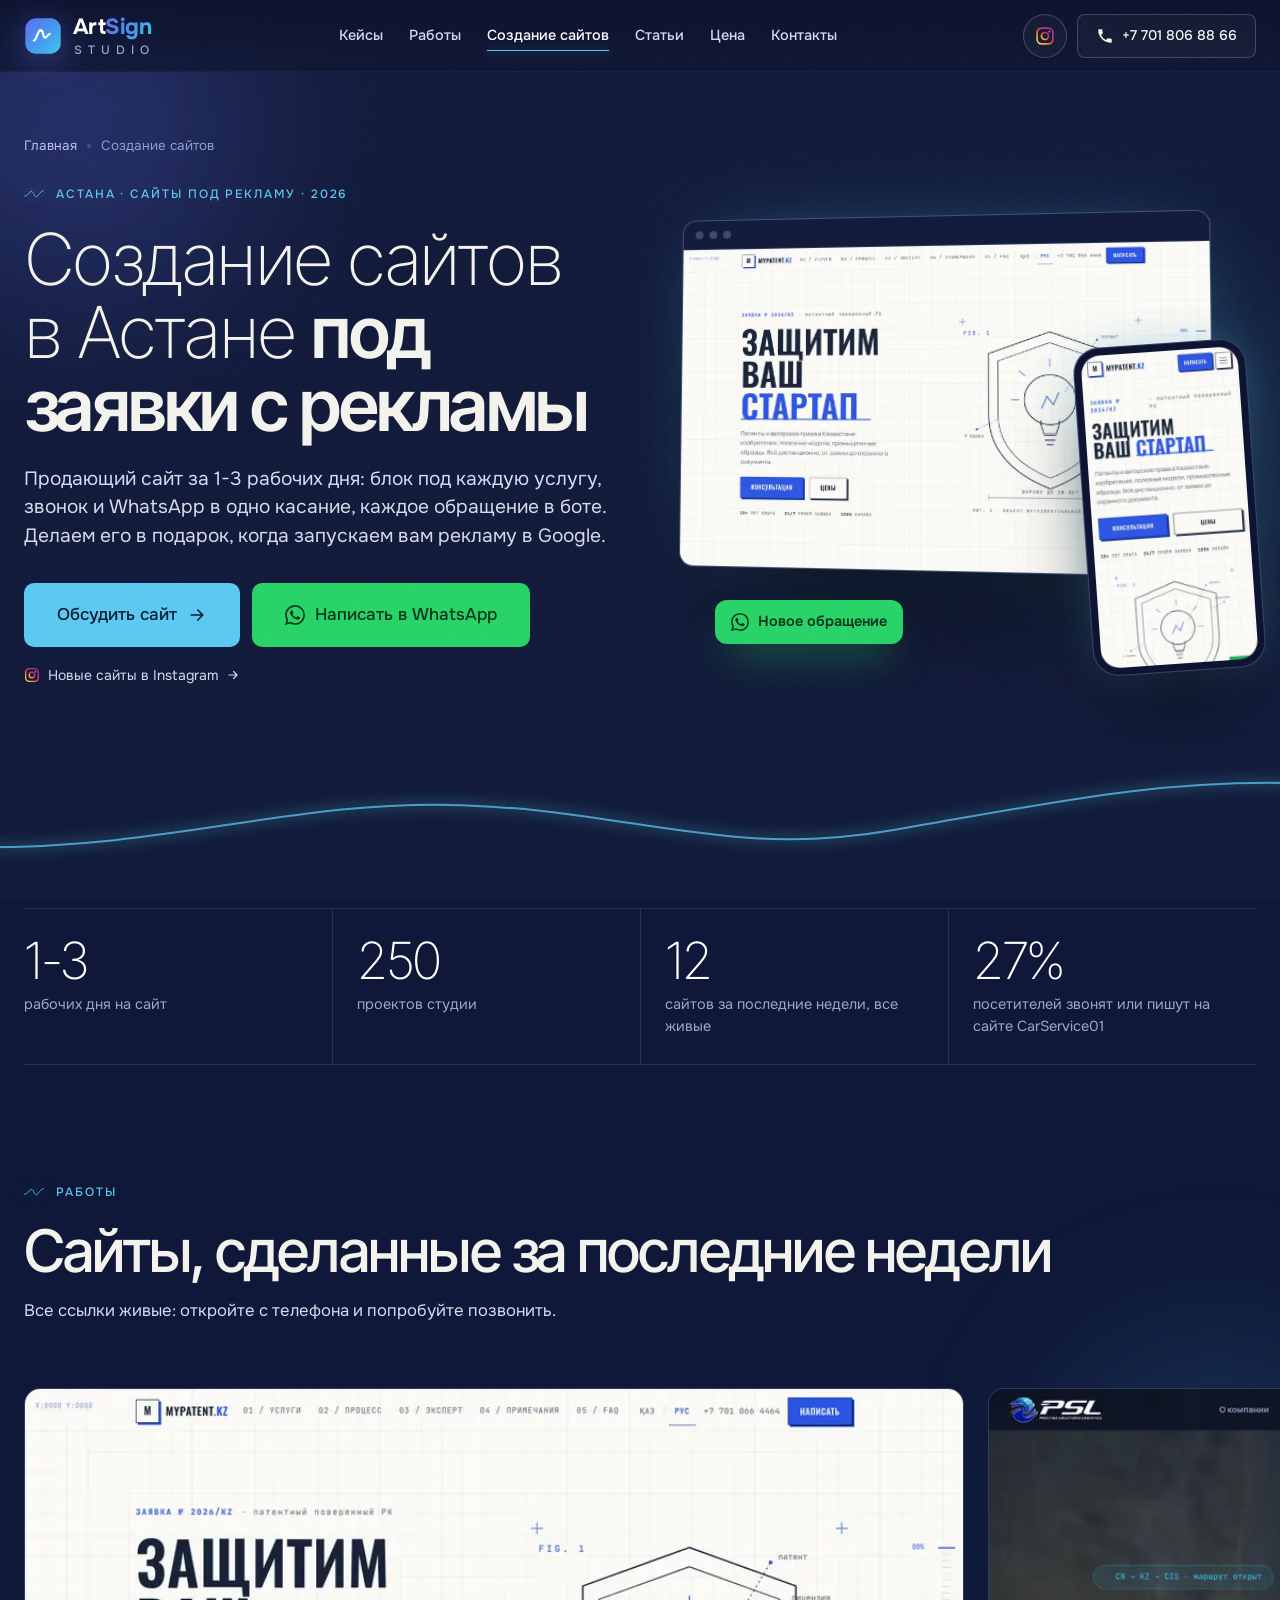
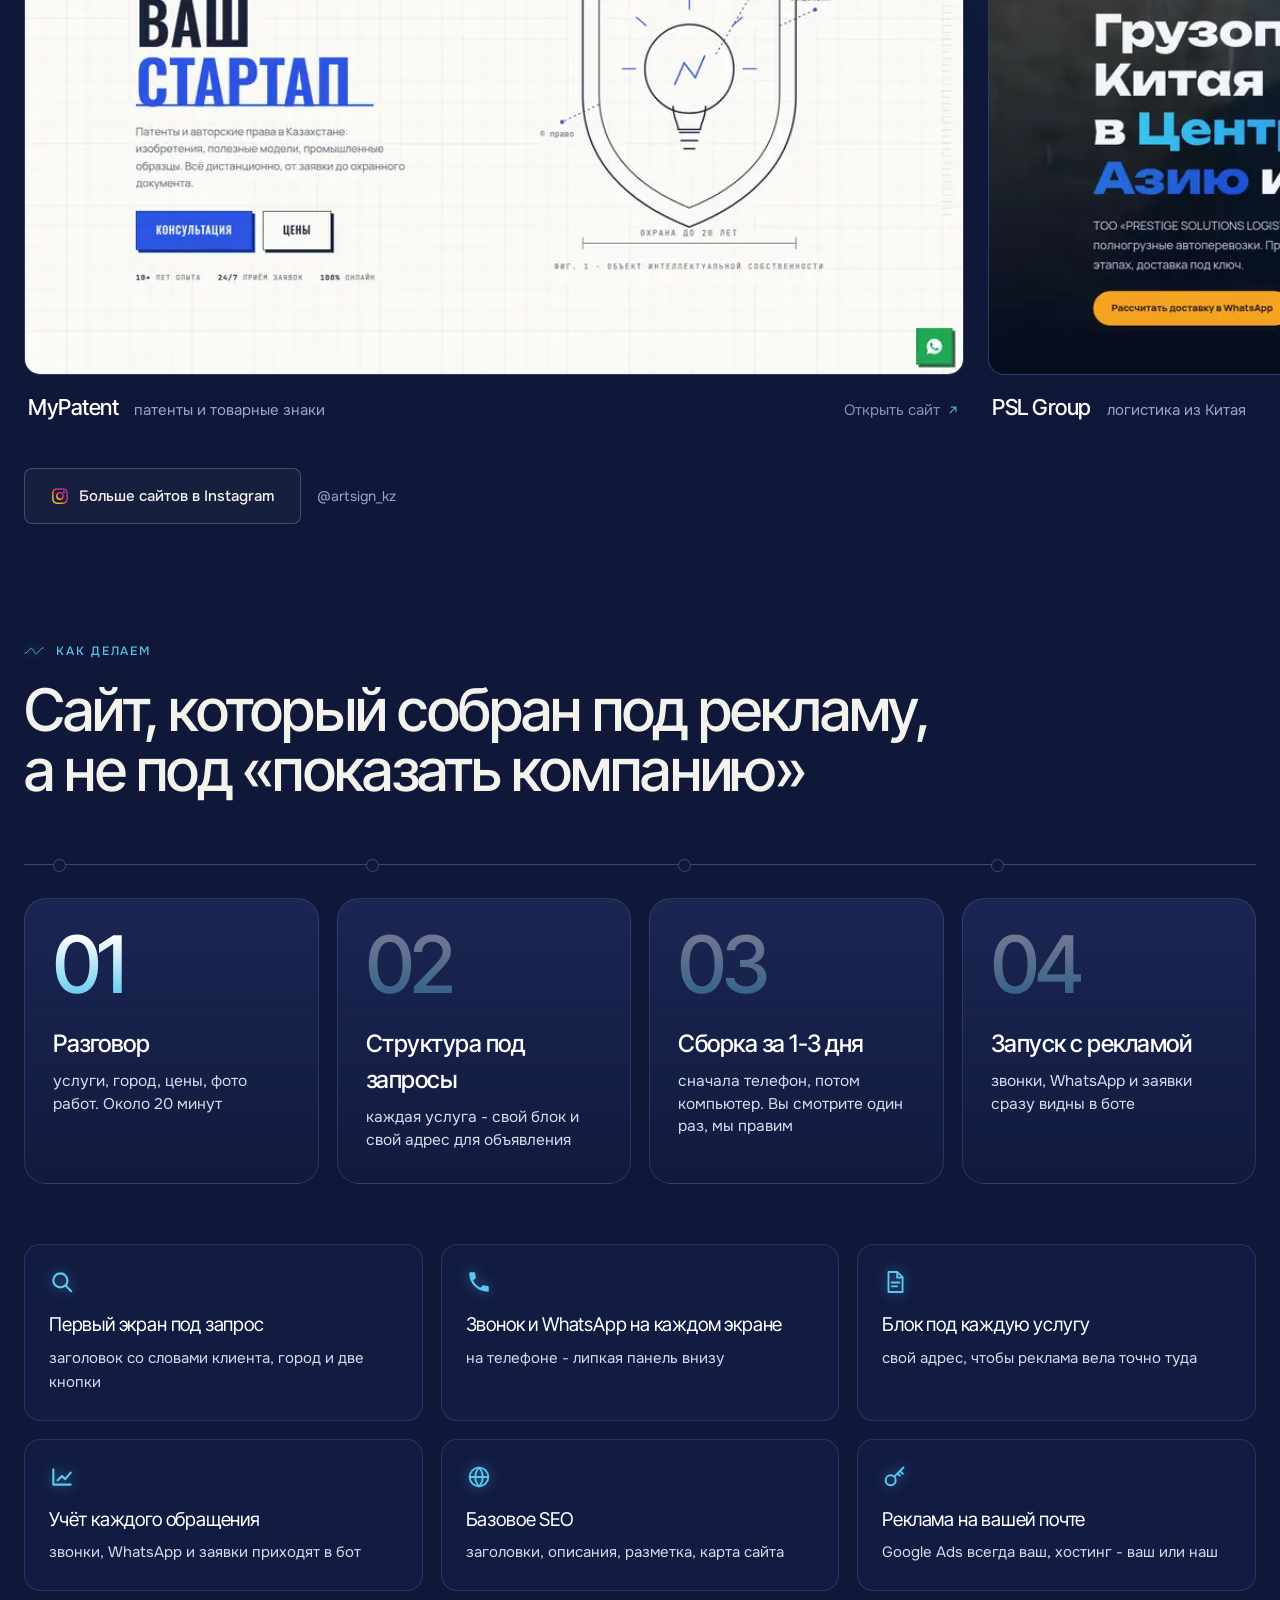
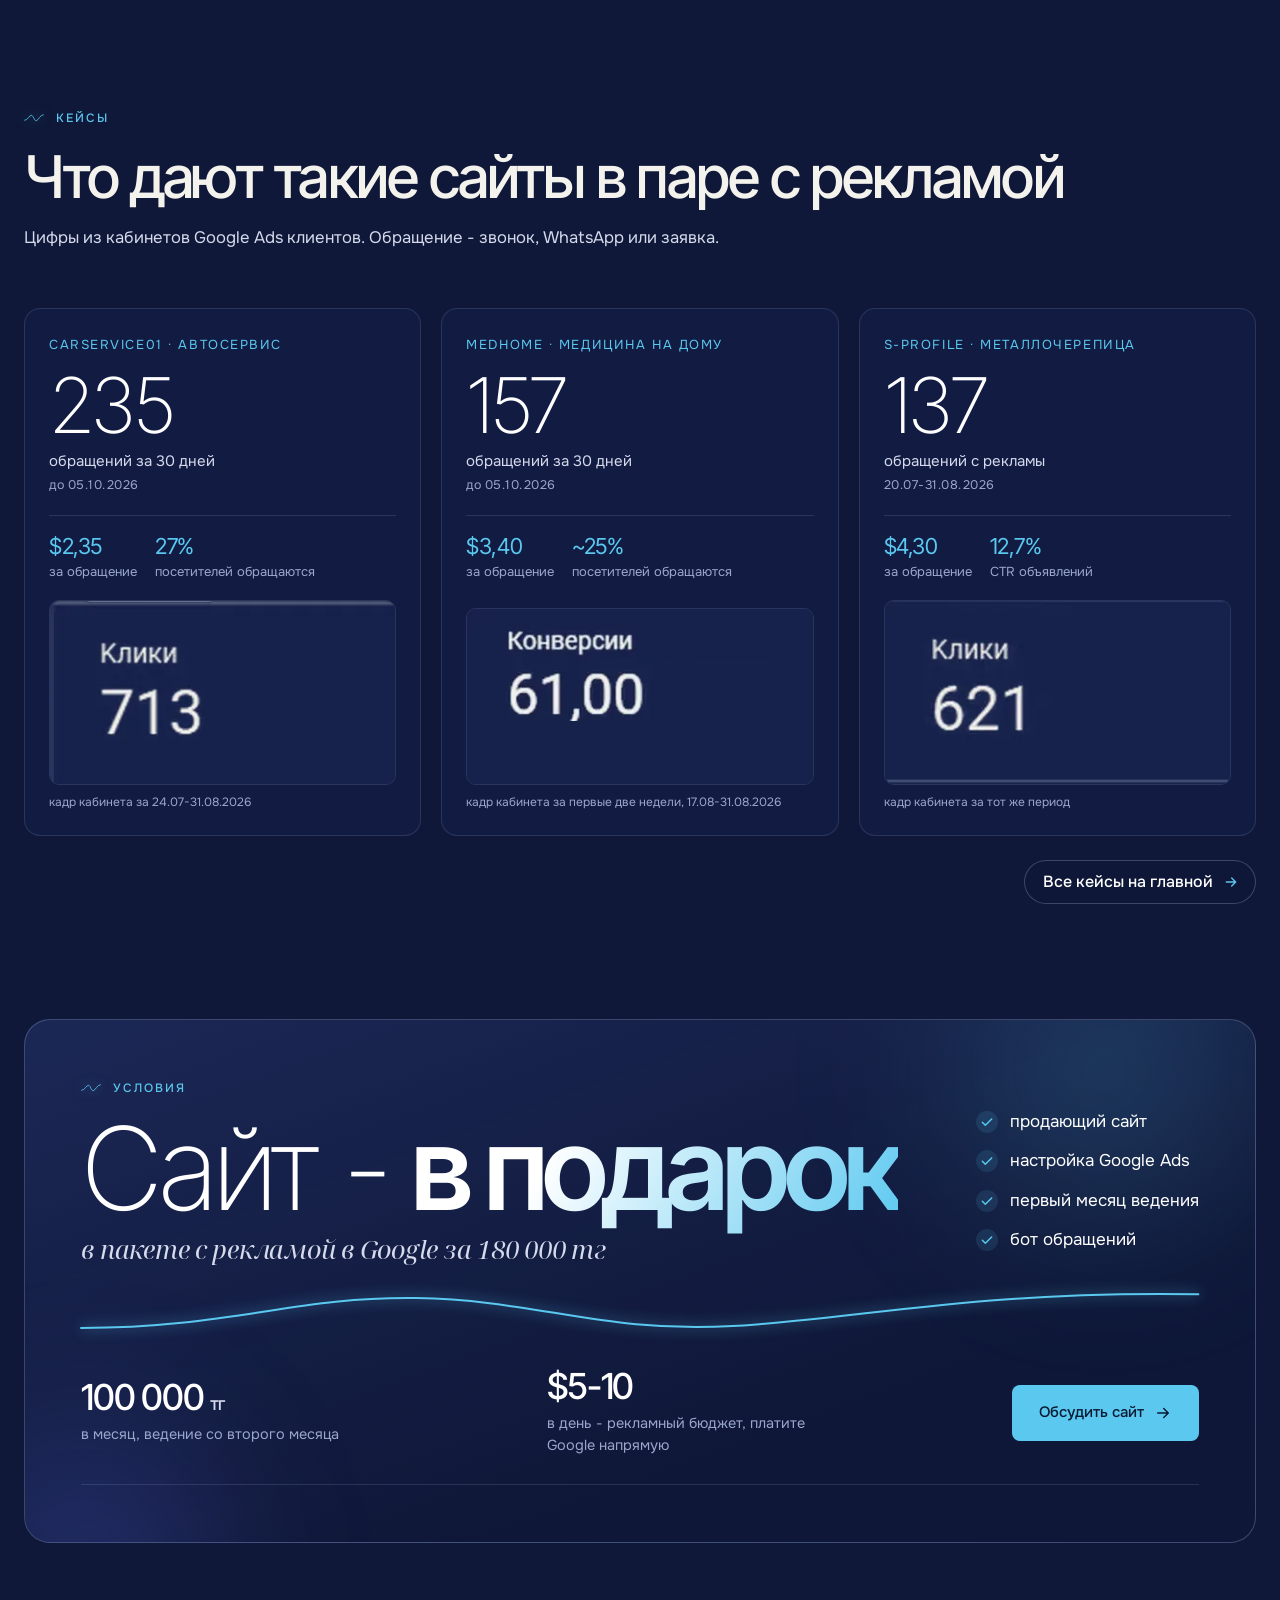
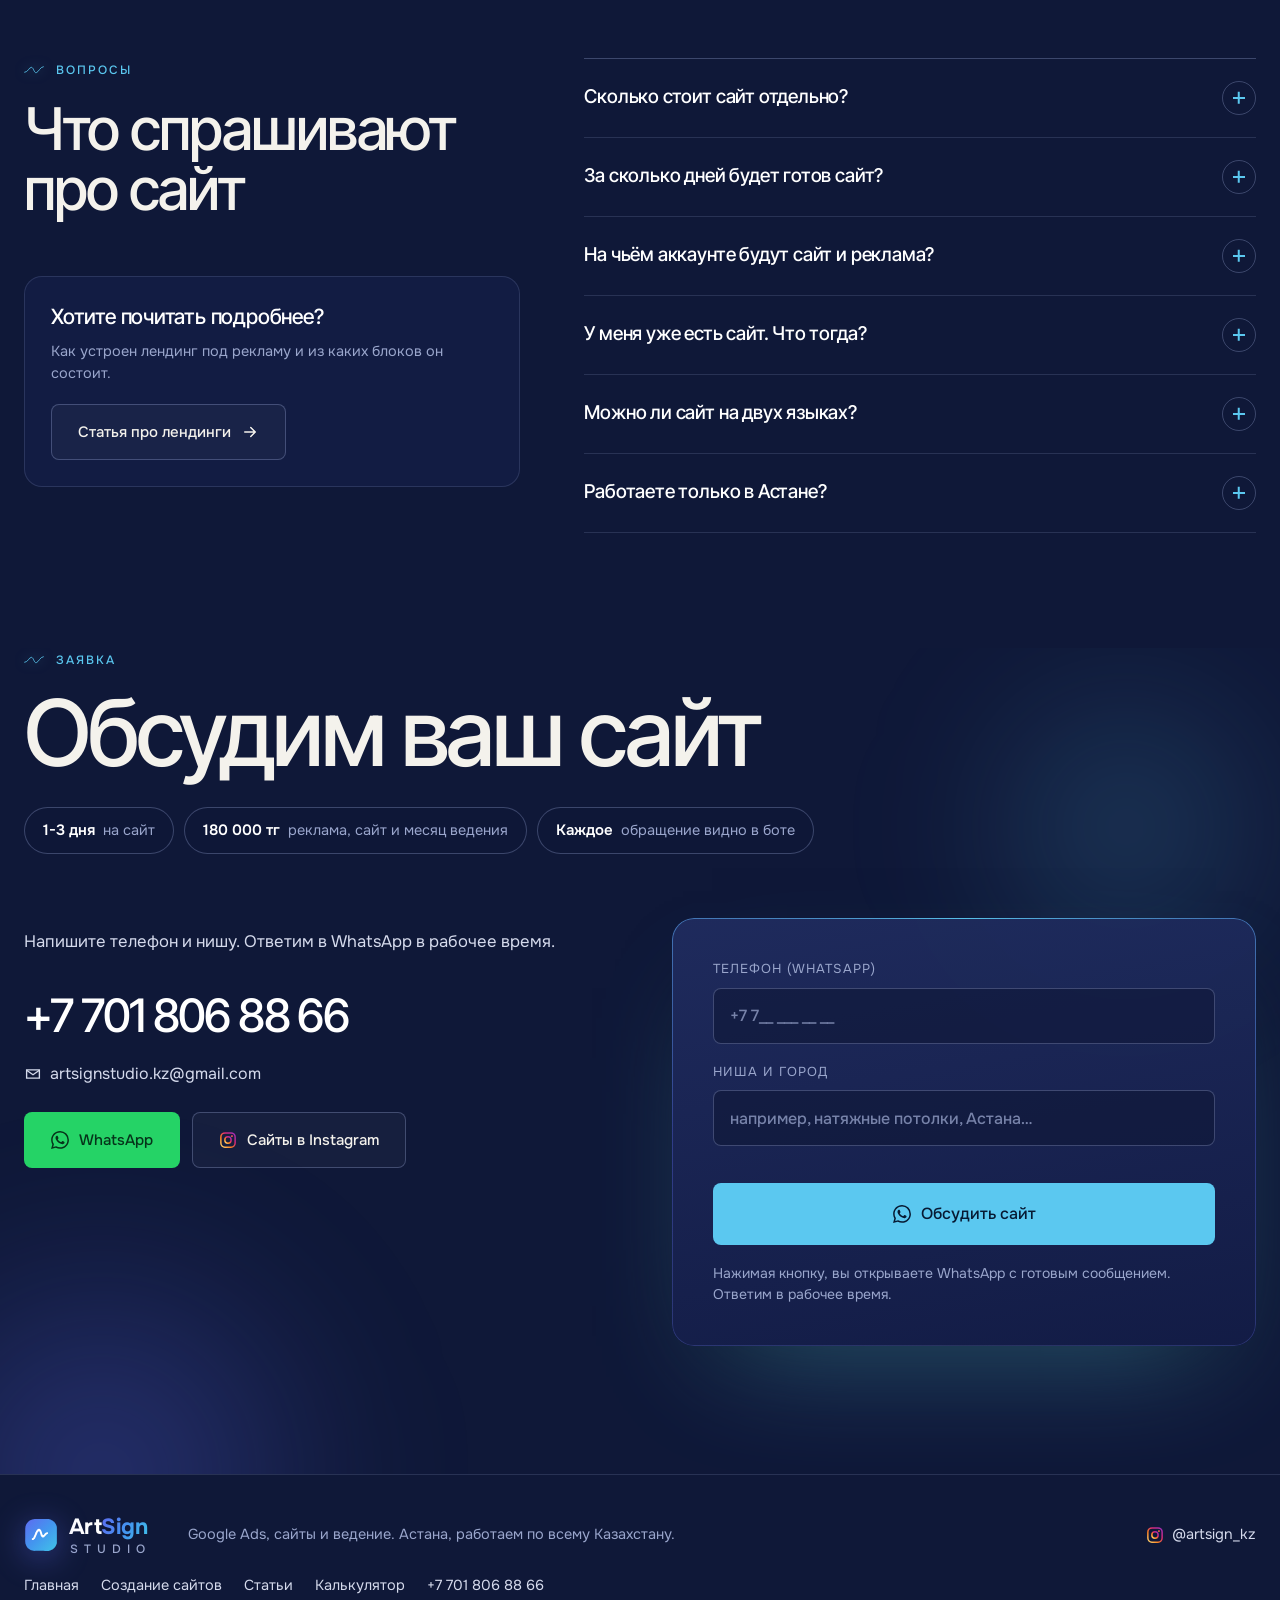
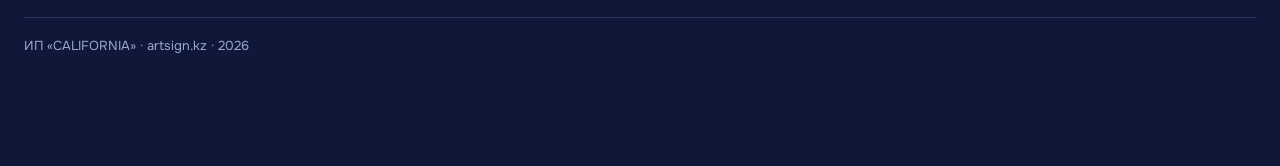
==== commit e994d411: "Google Ads всегда на почте клиента, доступ по запросу - только к хостингу; ответ «Почему сайт в пода" ====
--- a/sozdanie-saitov/index.html
+++ b/sozdanie-saitov/index.html
@@ -27,10 +27,10 @@
 <link rel="preconnect" href="https://fonts.googleapis.com">
 <link rel="preconnect" href="https://fonts.gstatic.com" crossorigin>
 <link rel="stylesheet" href="https://fonts.googleapis.com/css2?family=Inter+Tight:wght@300;400;500;600&family=Noto+Serif+Display:ital,wght@1,400&family=Onest:wght@400;500;600;700&display=swap">
-<link rel="stylesheet" href="../styles.css?v=20261009-1">
-<link rel="stylesheet" href="../stati.css?v=20261009-1">
+<link rel="stylesheet" href="../styles.css?v=20261009-2">
+<link rel="stylesheet" href="../stati.css?v=20261009-2">
 <script type="application/ld+json">
-{"@context": "https://schema.org", "@graph": [{"@type": "Service", "name": "Создание сайтов под рекламу", "serviceType": "Создание сайтов и лендингов", "url": "https://artsign.kz/sozdanie-saitov/", "description": "Продающий сайт под заявки за 1-3 рабочих дня: блок под каждую услугу, кнопки звонка и WhatsApp, учёт обращений. В подарок к рекламе в Google.", "areaServed": [{"@type": "City", "name": "Астана"}, {"@type": "Country", "name": "Казахстан"}], "provider": {"@type": "ProfessionalService", "name": "ArtSign Studio", "url": "https://artsign.kz/", "telephone": "+77018068866", "image": "https://artsign.kz/assets/og-image.jpg", "address": {"@type": "PostalAddress", "addressLocality": "Астана", "addressCountry": "KZ"}, "sameAs": ["https://www.instagram.com/artsign_kz/"]}, "offers": {"@type": "Offer", "name": "Сайт в подарок в пакете: настройка Google Ads + сайт + месяц ведения", "price": "180000", "priceCurrency": "KZT", "url": "https://artsign.kz/sozdanie-saitov/#offer"}}, {"@type": "BreadcrumbList", "itemListElement": [{"@type": "ListItem", "position": 1, "name": "Главная", "item": "https://artsign.kz/"}, {"@type": "ListItem", "position": 2, "name": "Создание сайтов", "item": "https://artsign.kz/sozdanie-saitov/"}]}, {"@type": "FAQPage", "mainEntity": [{"@type": "Question", "name": "Сколько стоит сайт отдельно?", "acceptedAnswer": {"@type": "Answer", "text": "Отдельно сайты мы не продаём. Сайт делаем в подарок, когда запускаем вам рекламу в Google: 180 000 тг за сайт, настройку Google Ads и первый месяц ведения. Со второго месяца ведение 100 000 тг в месяц."}}, {"@type": "Question", "name": "За сколько дней будет готов сайт?", "acceptedAnswer": {"@type": "Answer", "text": "1-3 рабочих дня после разговора и материалов: фото работ, цены, контакты. Вы смотрите один раз, мы правим."}}, {"@type": "Question", "name": "На чьём аккаунте будут сайт и реклама?", "acceptedAnswer": {"@type": "Answer", "text": "Если у вас уже есть хостинг и аккаунт Google Ads, делаем всё на них. Если нет - размещаем на нашем и по запросу даём вам доступ."}}, {"@type": "Question", "name": "У меня уже есть сайт. Что тогда?", "acceptedAnswer": {"@type": "Answer", "text": "Настроим рекламу на него, а подарочную страницу сделаем под одну услугу или акцию, чтобы реклама вела точно на неё."}}, {"@type": "Question", "name": "Можно ли сайт на двух языках?", "acceptedAnswer": {"@type": "Answer", "text": "Да, делаем русскую и казахскую версии. Для рекламы в Google по умолчанию открывается русская: казахского языка в Google Ads нет, и посадочные на нём отклоняют."}}, {"@type": "Question", "name": "Работаете только в Астане?", "acceptedAnswer": {"@type": "Answer", "text": "Мы в Астане, здесь же наш офис - можно приехать. С клиентами из других городов и стран всё обсуждаем онлайн: разговор, показ и правки."}}]}]}
+{"@context": "https://schema.org", "@graph": [{"@type": "Service", "name": "Создание сайтов под рекламу", "serviceType": "Создание сайтов и лендингов", "url": "https://artsign.kz/sozdanie-saitov/", "description": "Продающий сайт под заявки за 1-3 рабочих дня: блок под каждую услугу, кнопки звонка и WhatsApp, учёт обращений. В подарок к рекламе в Google.", "areaServed": [{"@type": "City", "name": "Астана"}, {"@type": "Country", "name": "Казахстан"}], "provider": {"@type": "ProfessionalService", "name": "ArtSign Studio", "url": "https://artsign.kz/", "telephone": "+77018068866", "image": "https://artsign.kz/assets/og-image.jpg", "address": {"@type": "PostalAddress", "addressLocality": "Астана", "addressCountry": "KZ"}, "sameAs": ["https://www.instagram.com/artsign_kz/"]}, "offers": {"@type": "Offer", "name": "Сайт в подарок в пакете: настройка Google Ads + сайт + месяц ведения", "price": "180000", "priceCurrency": "KZT", "url": "https://artsign.kz/sozdanie-saitov/#offer"}}, {"@type": "BreadcrumbList", "itemListElement": [{"@type": "ListItem", "position": 1, "name": "Главная", "item": "https://artsign.kz/"}, {"@type": "ListItem", "position": 2, "name": "Создание сайтов", "item": "https://artsign.kz/sozdanie-saitov/"}]}, {"@type": "FAQPage", "mainEntity": [{"@type": "Question", "name": "Сколько стоит сайт отдельно?", "acceptedAnswer": {"@type": "Answer", "text": "Отдельно сайты мы не продаём. Сайт делаем в подарок, когда запускаем вам рекламу в Google: 180 000 тг за сайт, настройку Google Ads и первый месяц ведения. Со второго месяца ведение 100 000 тг в месяц."}}, {"@type": "Question", "name": "За сколько дней будет готов сайт?", "acceptedAnswer": {"@type": "Answer", "text": "1-3 рабочих дня после разговора и материалов: фото работ, цены, контакты. Вы смотрите один раз, мы правим."}}, {"@type": "Question", "name": "На чьём аккаунте будут сайт и реклама?", "acceptedAnswer": {"@type": "Answer", "text": "Реклама - всегда на вашей почте: есть аккаунт Google Ads - работаем в нём, нет - заводим на вашу почту. Сайт размещаем на вашем хостинге, а если его нет - на нашем и по запросу даём доступ."}}, {"@type": "Question", "name": "У меня уже есть сайт. Что тогда?", "acceptedAnswer": {"@type": "Answer", "text": "Настроим рекламу на него, а подарочную страницу сделаем под одну услугу или акцию, чтобы реклама вела точно на неё."}}, {"@type": "Question", "name": "Можно ли сайт на двух языках?", "acceptedAnswer": {"@type": "Answer", "text": "Да, делаем русскую и казахскую версии. Для рекламы в Google по умолчанию открывается русская: казахского языка в Google Ads нет, и посадочные на нём отклоняют."}}, {"@type": "Question", "name": "Работаете только в Астане?", "acceptedAnswer": {"@type": "Answer", "text": "Мы в Астане, здесь же наш офис - можно приехать. С клиентами из других городов и стран всё обсуждаем онлайн: разговор, показ и правки."}}]}]}
 </script>
 <script src="https://lead-bot.sultan-askarov-kz.workers.dev/t.js" data-site="artsign" defer></script>
 </head>
@@ -148,11 +148,13 @@
         <h2 class="h2">Сайты, сделанные за последние недели</h2>
         <p class="lead">Все ссылки живые: откройте с телефона и попробуйте позвонить.</p>
       </div>
+      <div class="lane-btns">
+        <button type="button" class="lane-btn lane-prev" aria-label="Назад"><svg width="22" height="22" style="transform:scaleX(-1)" aria-hidden="true"><use href="#ic-chev"/></svg></button>
+        <button type="button" class="lane-btn lane-next" aria-label="Вперёд"><svg width="22" height="22" aria-hidden="true"><use href="#ic-chev"/></svg></button>
+      </div>
     </div>
   </div>
   <div class="lane-out">
-    <button type="button" class="lane-btn lane-prev" aria-label="Назад"><svg width="22" height="22" aria-hidden="true"><use href="#ic-chev"/></svg></button>
-    <button type="button" class="lane-btn lane-next" aria-label="Вперёд"><svg width="22" height="22" aria-hidden="true"><use href="#ic-chev"/></svg></button>
     <div class="lane" id="lane" tabindex="0" aria-label="Лента работ">
       <a class="work" href="https://mypatent.kz/" target="_blank" rel="noopener"><div class="work-shot"><img src="../assets/works/mypatent.webp" width="880" height="550" alt="Сайт MyPatent, патенты и товарные знаки" loading="lazy" decoding="async"><div class="work-phone"><img src="../assets/works/m/mypatent.webp" width="360" height="720" alt="" loading="lazy" decoding="async"></div></div><div class="work-cap"><b>MyPatent</b><span>патенты и товарные знаки</span><span class="open"><span>Открыть сайт</span><svg width="14" height="14" aria-hidden="true"><use href="#ic-ext"/></svg></span></div></a>
       <a class="work" href="https://pslgroup.kz" target="_blank" rel="noopener"><div class="work-shot"><img src="../assets/works/pslgroup.webp" width="880" height="550" alt="Сайт PSL Group, логистика из Китая" loading="lazy" decoding="async"><div class="work-phone"><img src="../assets/works/m/pslgroup.webp" width="360" height="720" alt="" loading="lazy" decoding="async"></div></div><div class="work-cap"><b>PSL Group</b><span>логистика из Китая</span><span class="open"><span>Открыть сайт</span><svg width="14" height="14" aria-hidden="true"><use href="#ic-ext"/></svg></span></div></a>
@@ -193,7 +195,7 @@
       <div class="feat spot rv"><svg aria-hidden="true"><use href="#ic-doc"/></svg><b>Блок под каждую услугу</b><span>свой адрес, чтобы реклама вела точно туда</span></div>
       <div class="feat spot rv"><svg aria-hidden="true"><use href="#ic-chart"/></svg><b>Учёт каждого обращения</b><span>звонки, WhatsApp и заявки приходят в бот</span></div>
       <div class="feat spot rv"><svg aria-hidden="true"><use href="#ic-globe"/></svg><b>Базовое SEO</b><span>заголовки, описания, разметка, карта сайта</span></div>
-      <div class="feat spot rv"><svg aria-hidden="true"><use href="#ic-key"/></svg><b>Ваш аккаунт или наш</b><span>есть хостинг и Google Ads - работаем в них, нет - заводим у нас</span></div>
+      <div class="feat spot rv"><svg aria-hidden="true"><use href="#ic-key"/></svg><b>Реклама на вашей почте</b><span>Google Ads всегда ваш, хостинг - ваш или наш</span></div>
     </div>
   </div>
 </section>
@@ -257,7 +259,7 @@
     <div class="qa rv">
       <details><summary><span>Сколько стоит сайт отдельно?</span><i aria-hidden="true"></i></summary><p>Отдельно сайты мы не продаём. Сайт делаем в подарок, когда запускаем вам рекламу в Google: 180 000 тг за сайт, настройку Google Ads и первый месяц ведения. Со второго месяца ведение 100 000 тг в месяц.</p></details>
       <details><summary><span>За сколько дней будет готов сайт?</span><i aria-hidden="true"></i></summary><p>1-3 рабочих дня после разговора и материалов: фото работ, цены, контакты. Вы смотрите один раз, мы правим.</p></details>
-      <details><summary><span>На чьём аккаунте будут сайт и реклама?</span><i aria-hidden="true"></i></summary><p>Если у вас уже есть хостинг и аккаунт Google Ads, делаем всё на них. Если нет - размещаем на нашем и по запросу даём вам доступ.</p></details>
+      <details><summary><span>На чьём аккаунте будут сайт и реклама?</span><i aria-hidden="true"></i></summary><p>Реклама - всегда на вашей почте: есть аккаунт Google Ads - работаем в нём, нет - заводим на вашу почту. Сайт размещаем на вашем хостинге, а если его нет - на нашем и по запросу даём доступ.</p></details>
       <details><summary><span>У меня уже есть сайт. Что тогда?</span><i aria-hidden="true"></i></summary><p>Настроим рекламу на него, а подарочную страницу сделаем под одну услугу или акцию, чтобы реклама вела точно на неё.</p></details>
       <details><summary><span>Можно ли сайт на двух языках?</span><i aria-hidden="true"></i></summary><p>Да, делаем русскую и казахскую версии. Для рекламы в Google по умолчанию открывается русская: казахского языка в Google Ads нет, и посадочные на нём отклоняют.</p></details>
       <details><summary><span>Работаете только в Астане?</span><i aria-hidden="true"></i></summary><p>Мы в Астане, здесь же наш офис - можно приехать. С клиентами из других городов и стран всё обсуждаем онлайн: разговор, показ и правки.</p></details>
@@ -322,6 +324,6 @@
 
 <div class="grain" aria-hidden="true"></div>
 
-<script src="../stati.js?v=20261009-1" defer></script>
+<script src="../stati.js?v=20261009-2" defer></script>
 </body>
 </html>
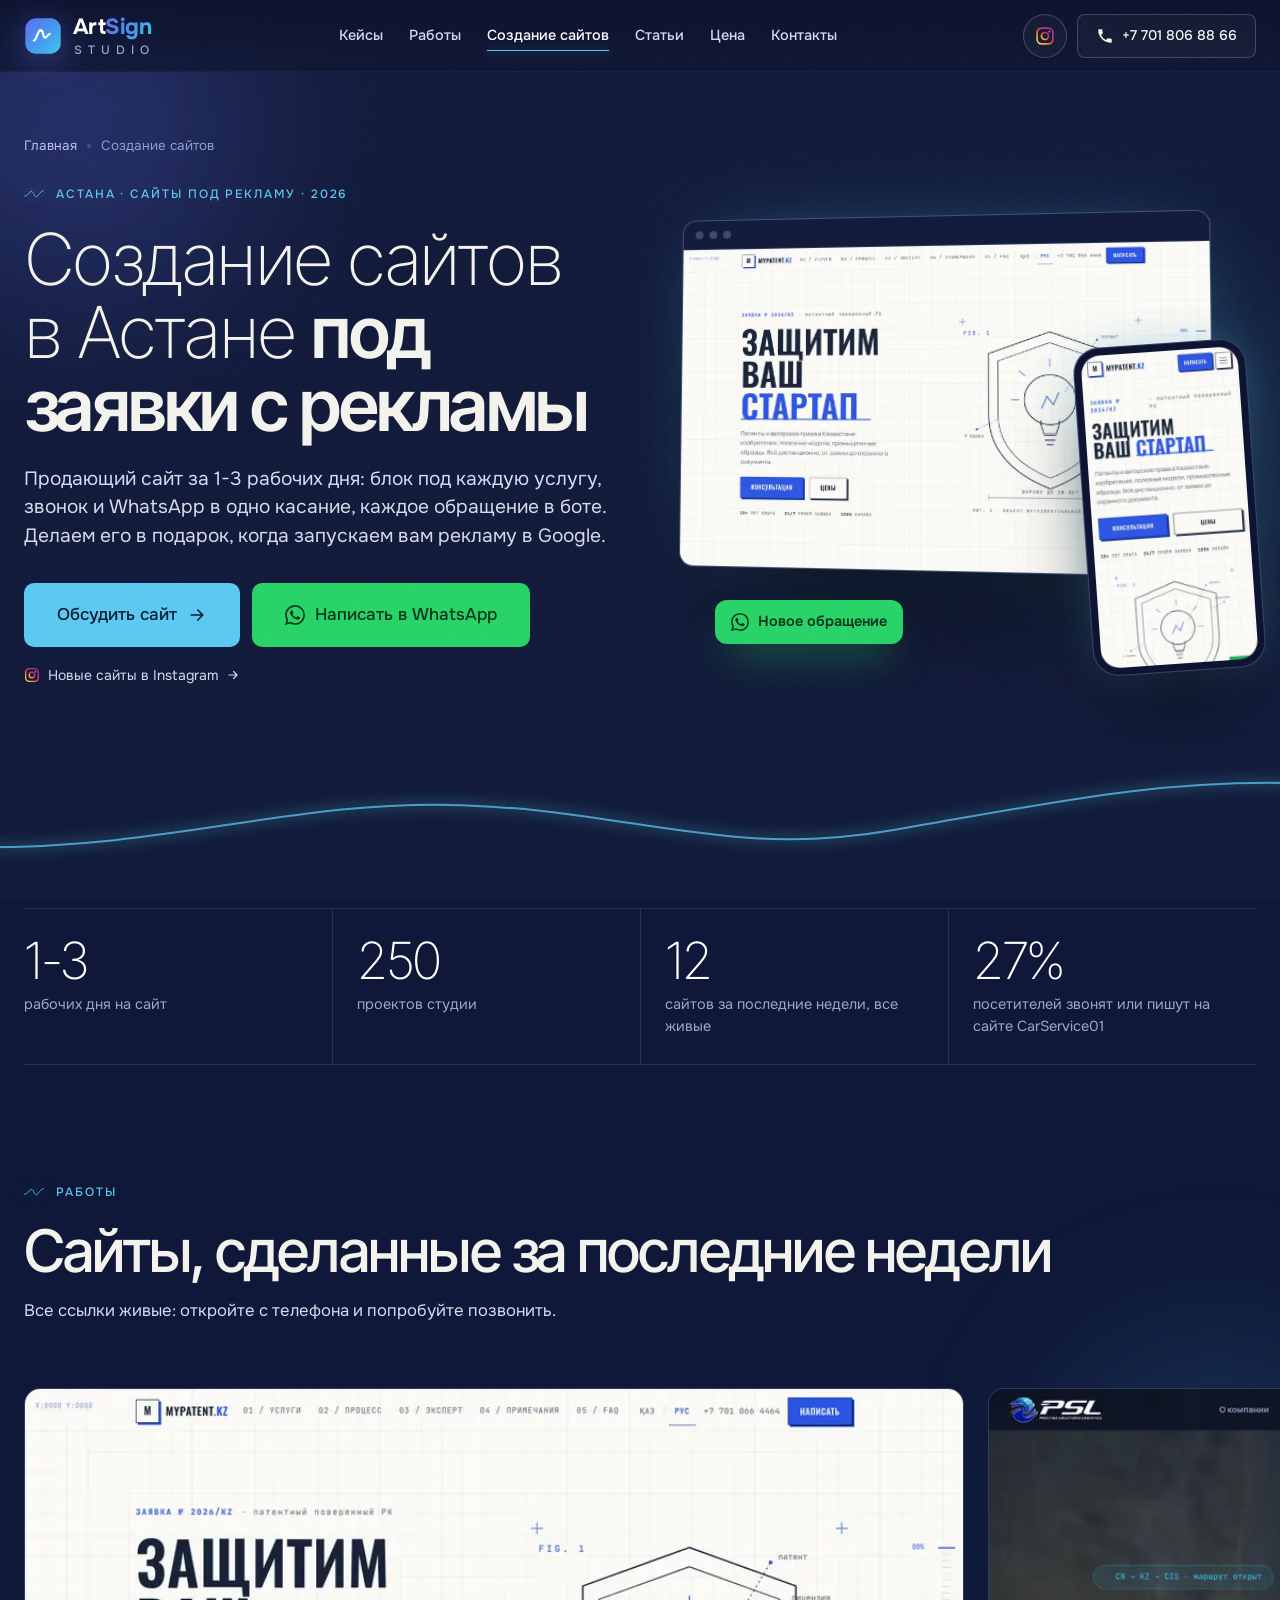
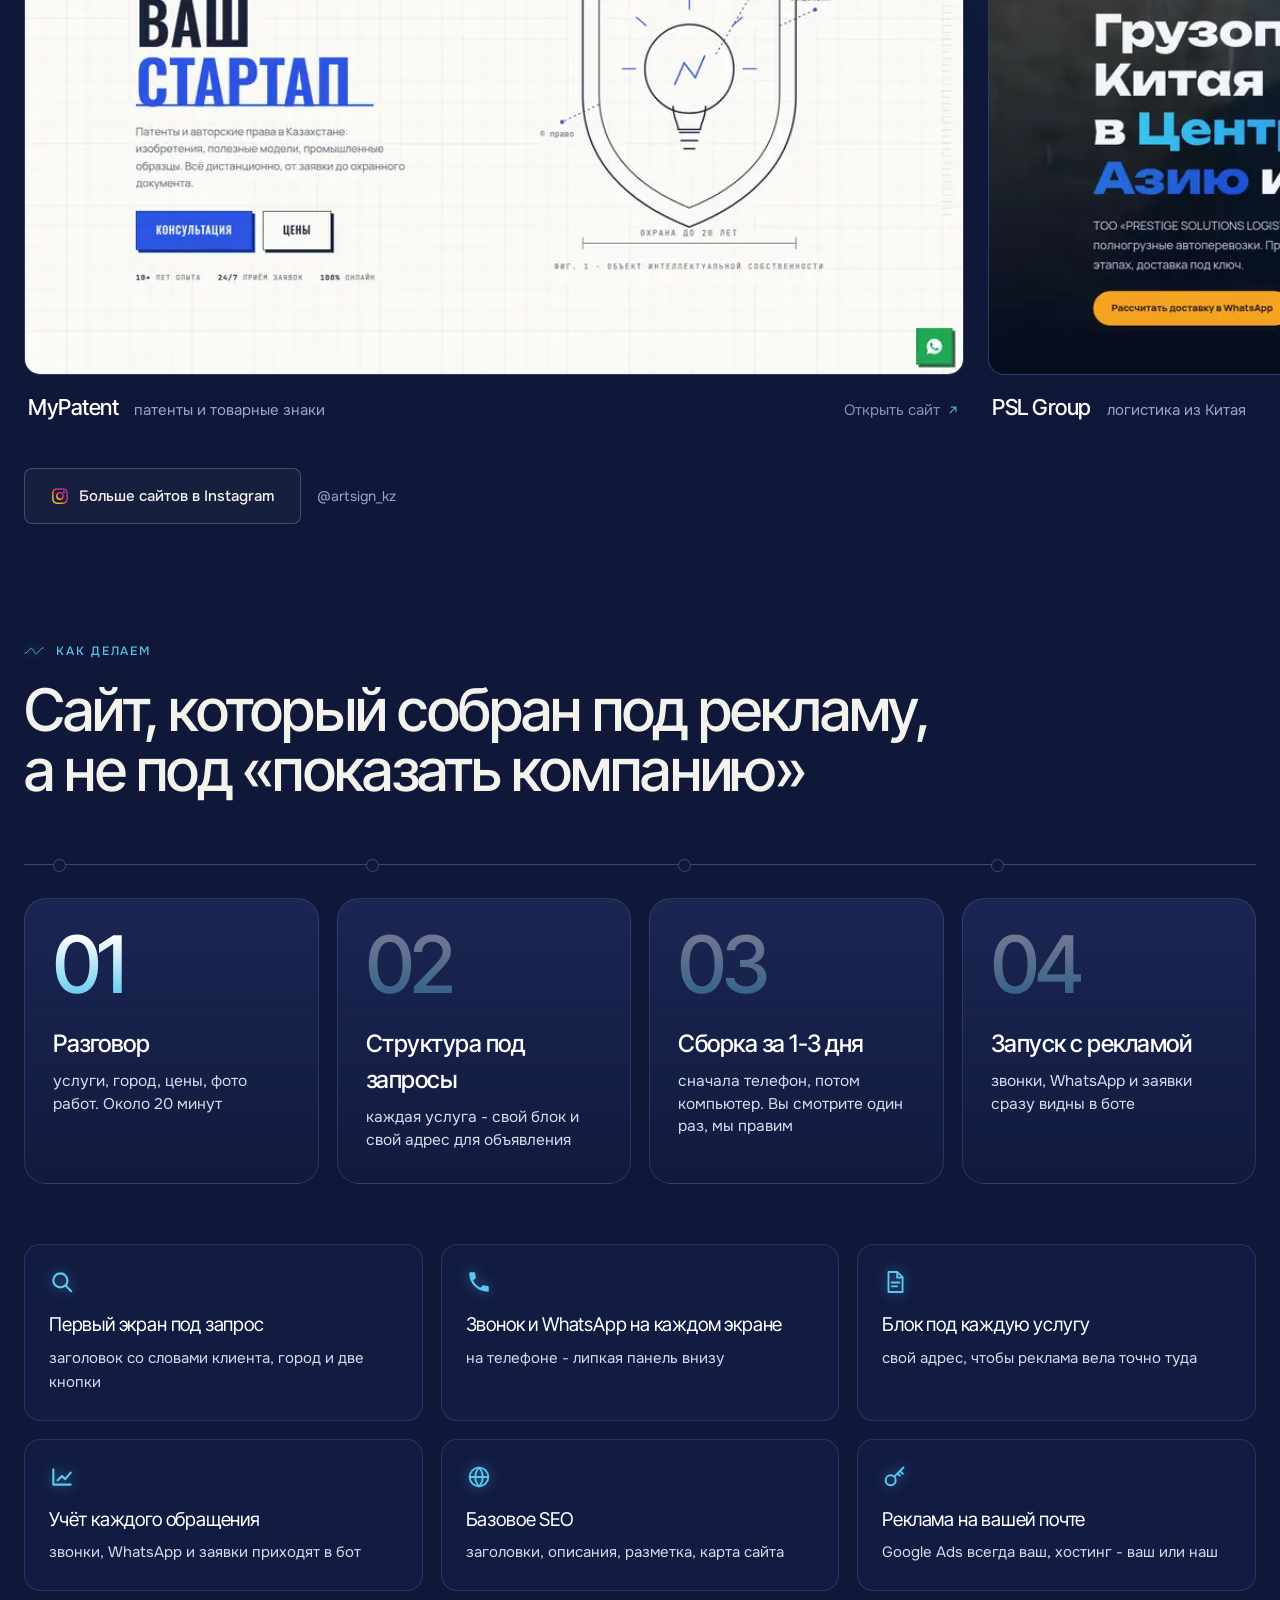
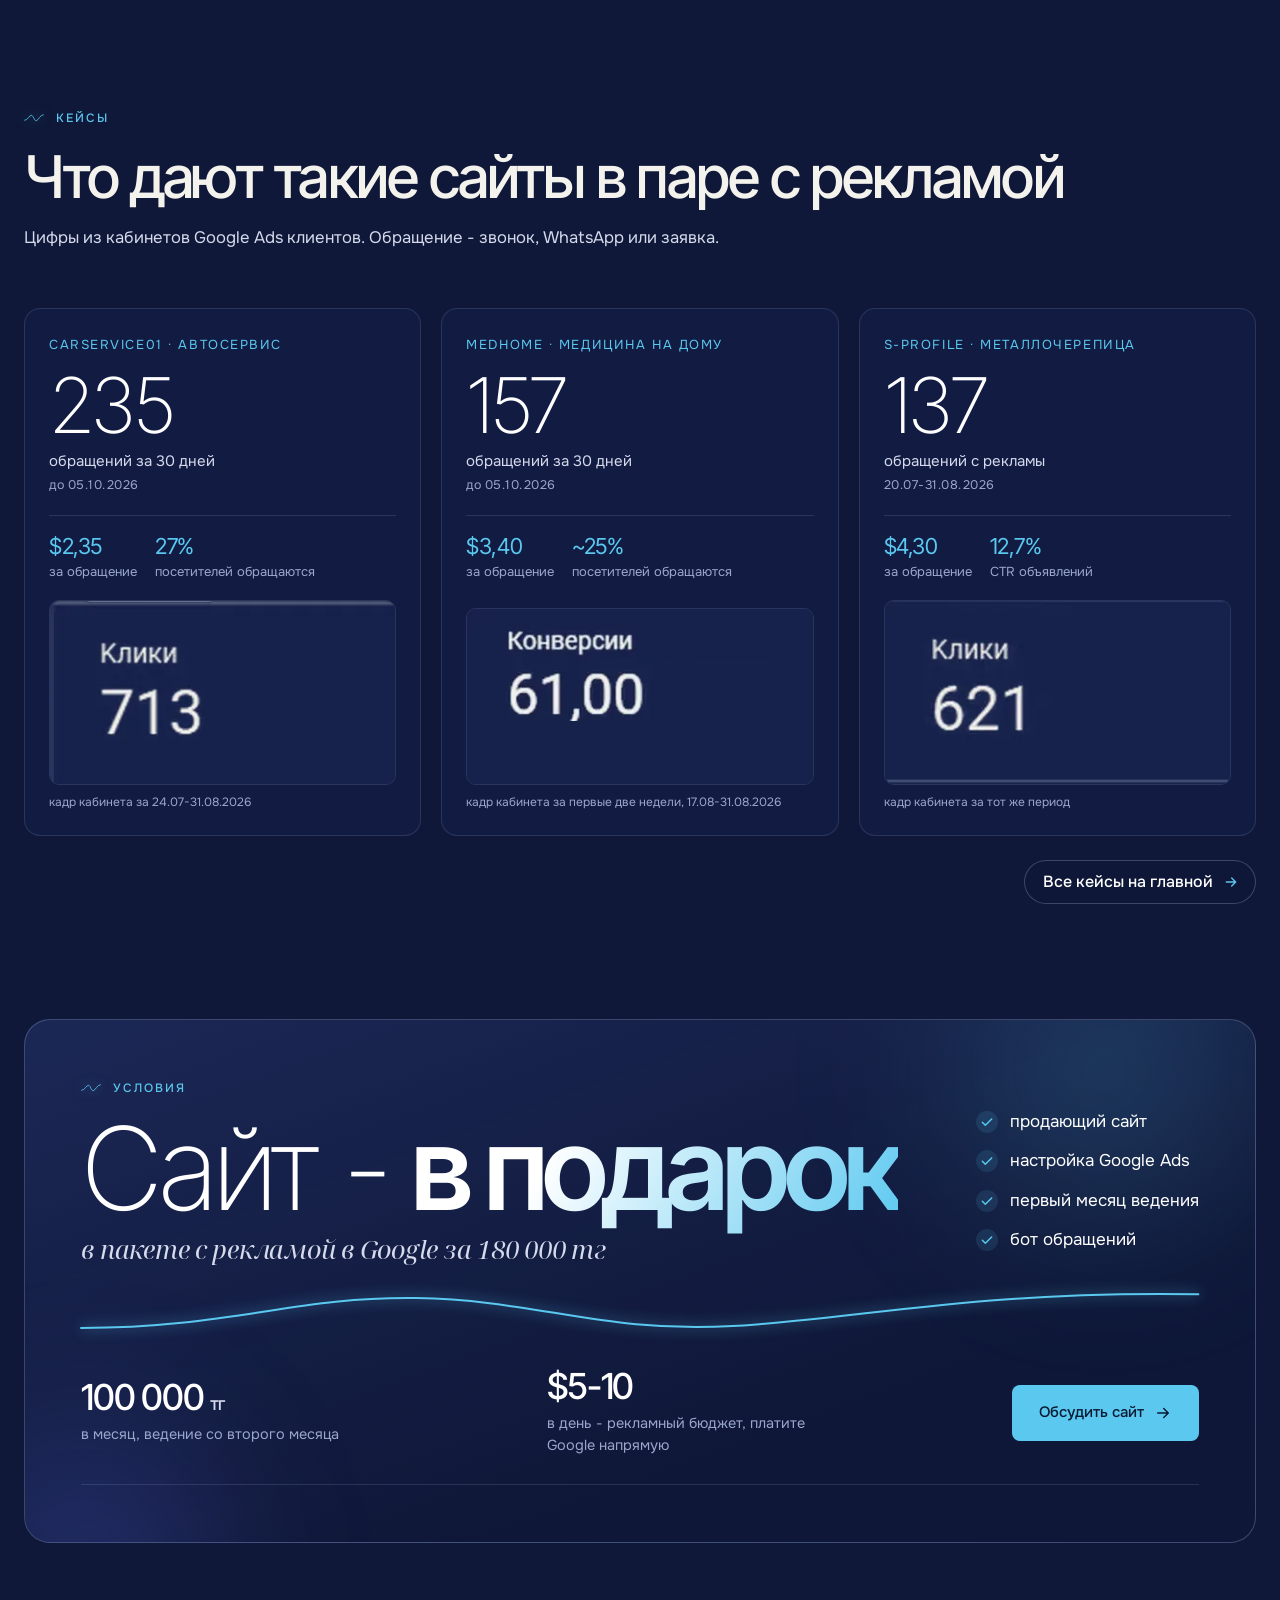
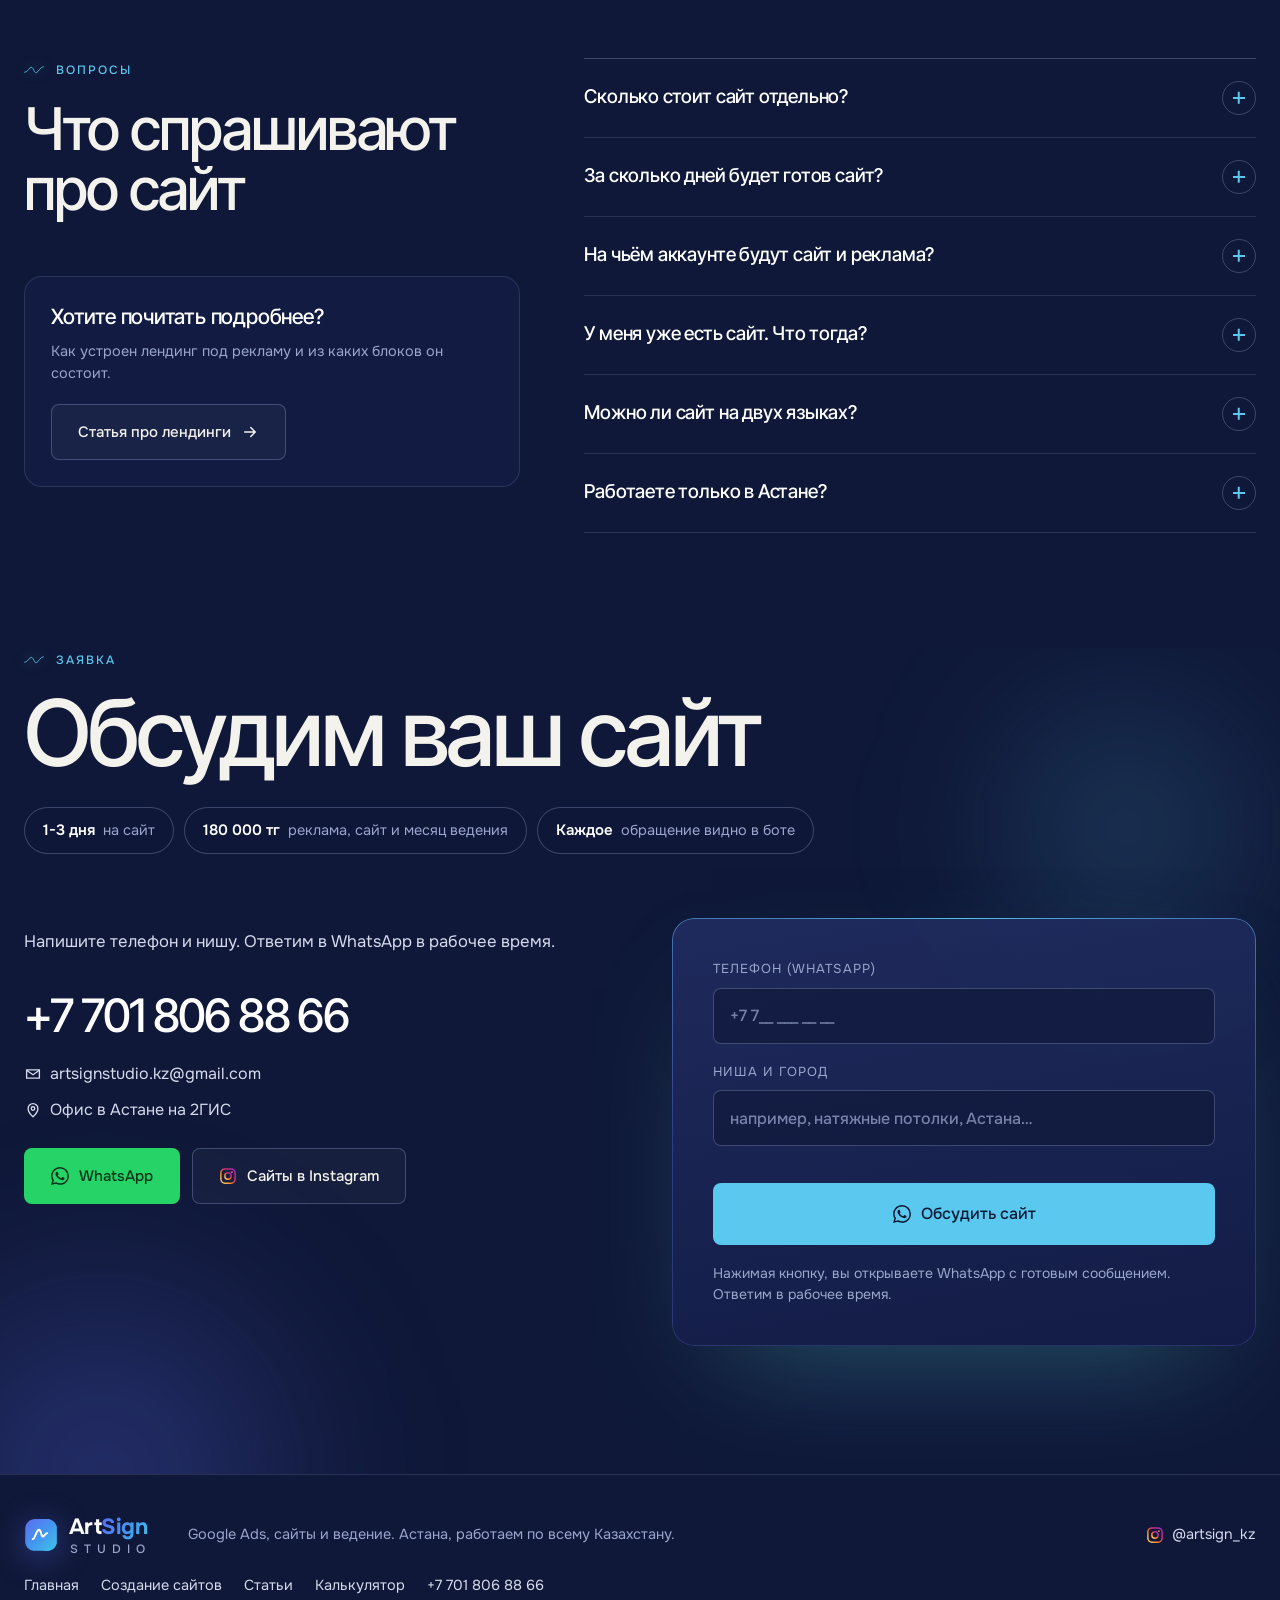
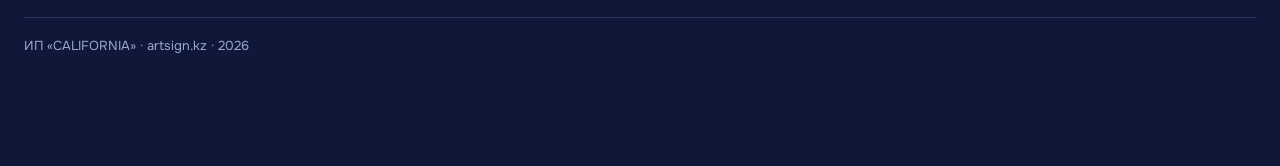
==== commit 9af98629: "Контакты: ссылка на офис в 2ГИС, hasMap в JSON-LD, ?v=20261013-1 Co-Authored-By: Claude Opus 5.5 <no" ====
--- a/sozdanie-saitov/index.html
+++ b/sozdanie-saitov/index.html
@@ -27,10 +27,10 @@
 <link rel="preconnect" href="https://fonts.googleapis.com">
 <link rel="preconnect" href="https://fonts.gstatic.com" crossorigin>
 <link rel="stylesheet" href="https://fonts.googleapis.com/css2?family=Inter+Tight:wght@300;400;500;600&family=Noto+Serif+Display:ital,wght@1,400&family=Onest:wght@400;500;600;700&display=swap">
-<link rel="stylesheet" href="../styles.css?v=20261009-2">
-<link rel="stylesheet" href="../stati.css?v=20261009-2">
+<link rel="stylesheet" href="../styles.css?v=20261013-1">
+<link rel="stylesheet" href="../stati.css?v=20261013-1">
 <script type="application/ld+json">
-{"@context": "https://schema.org", "@graph": [{"@type": "Service", "name": "Создание сайтов под рекламу", "serviceType": "Создание сайтов и лендингов", "url": "https://artsign.kz/sozdanie-saitov/", "description": "Продающий сайт под заявки за 1-3 рабочих дня: блок под каждую услугу, кнопки звонка и WhatsApp, учёт обращений. В подарок к рекламе в Google.", "areaServed": [{"@type": "City", "name": "Астана"}, {"@type": "Country", "name": "Казахстан"}], "provider": {"@type": "ProfessionalService", "name": "ArtSign Studio", "url": "https://artsign.kz/", "telephone": "+77018068866", "image": "https://artsign.kz/assets/og-image.jpg", "address": {"@type": "PostalAddress", "addressLocality": "Астана", "addressCountry": "KZ"}, "sameAs": ["https://www.instagram.com/artsign_kz/"]}, "offers": {"@type": "Offer", "name": "Сайт в подарок в пакете: настройка Google Ads + сайт + месяц ведения", "price": "180000", "priceCurrency": "KZT", "url": "https://artsign.kz/sozdanie-saitov/#offer"}}, {"@type": "BreadcrumbList", "itemListElement": [{"@type": "ListItem", "position": 1, "name": "Главная", "item": "https://artsign.kz/"}, {"@type": "ListItem", "position": 2, "name": "Создание сайтов", "item": "https://artsign.kz/sozdanie-saitov/"}]}, {"@type": "FAQPage", "mainEntity": [{"@type": "Question", "name": "Сколько стоит сайт отдельно?", "acceptedAnswer": {"@type": "Answer", "text": "Отдельно сайты мы не продаём. Сайт делаем в подарок, когда запускаем вам рекламу в Google: 180 000 тг за сайт, настройку Google Ads и первый месяц ведения. Со второго месяца ведение 100 000 тг в месяц."}}, {"@type": "Question", "name": "За сколько дней будет готов сайт?", "acceptedAnswer": {"@type": "Answer", "text": "1-3 рабочих дня после разговора и материалов: фото работ, цены, контакты. Вы смотрите один раз, мы правим."}}, {"@type": "Question", "name": "На чьём аккаунте будут сайт и реклама?", "acceptedAnswer": {"@type": "Answer", "text": "Реклама - всегда на вашей почте: есть аккаунт Google Ads - работаем в нём, нет - заводим на вашу почту. Сайт размещаем на вашем хостинге, а если его нет - на нашем и по запросу даём доступ."}}, {"@type": "Question", "name": "У меня уже есть сайт. Что тогда?", "acceptedAnswer": {"@type": "Answer", "text": "Настроим рекламу на него, а подарочную страницу сделаем под одну услугу или акцию, чтобы реклама вела точно на неё."}}, {"@type": "Question", "name": "Можно ли сайт на двух языках?", "acceptedAnswer": {"@type": "Answer", "text": "Да, делаем русскую и казахскую версии. Для рекламы в Google по умолчанию открывается русская: казахского языка в Google Ads нет, и посадочные на нём отклоняют."}}, {"@type": "Question", "name": "Работаете только в Астане?", "acceptedAnswer": {"@type": "Answer", "text": "Мы в Астане, здесь же наш офис - можно приехать. С клиентами из других городов и стран всё обсуждаем онлайн: разговор, показ и правки."}}]}]}
+{"@context": "https://schema.org", "@graph": [{"@type": "Service", "name": "Создание сайтов под рекламу", "serviceType": "Создание сайтов и лендингов", "url": "https://artsign.kz/sozdanie-saitov/", "description": "Продающий сайт под заявки за 1-3 рабочих дня: блок под каждую услугу, кнопки звонка и WhatsApp, учёт обращений. В подарок к рекламе в Google.", "areaServed": [{"@type": "City", "name": "Астана"}, {"@type": "Country", "name": "Казахстан"}], "provider": {"@type": "ProfessionalService", "name": "ArtSign Studio", "url": "https://artsign.kz/", "telephone": "+77018068866", "image": "https://artsign.kz/assets/og-image.jpg", "address": {"@type": "PostalAddress", "addressLocality": "Астана", "addressCountry": "KZ"}, "hasMap": "https://go.2gis.com/yWjce", "sameAs": ["https://www.instagram.com/artsign_kz/"]}, "offers": {"@type": "Offer", "name": "Сайт в подарок в пакете: настройка Google Ads + сайт + месяц ведения", "price": "180000", "priceCurrency": "KZT", "url": "https://artsign.kz/sozdanie-saitov/#offer"}}, {"@type": "BreadcrumbList", "itemListElement": [{"@type": "ListItem", "position": 1, "name": "Главная", "item": "https://artsign.kz/"}, {"@type": "ListItem", "position": 2, "name": "Создание сайтов", "item": "https://artsign.kz/sozdanie-saitov/"}]}, {"@type": "FAQPage", "mainEntity": [{"@type": "Question", "name": "Сколько стоит сайт отдельно?", "acceptedAnswer": {"@type": "Answer", "text": "Отдельно сайты мы не продаём. Сайт делаем в подарок, когда запускаем вам рекламу в Google: 180 000 тг за сайт, настройку Google Ads и первый месяц ведения. Со второго месяца ведение 100 000 тг в месяц."}}, {"@type": "Question", "name": "За сколько дней будет готов сайт?", "acceptedAnswer": {"@type": "Answer", "text": "1-3 рабочих дня после разговора и материалов: фото работ, цены, контакты. Вы смотрите один раз, мы правим."}}, {"@type": "Question", "name": "На чьём аккаунте будут сайт и реклама?", "acceptedAnswer": {"@type": "Answer", "text": "Реклама - всегда на вашей почте: есть аккаунт Google Ads - работаем в нём, нет - помогаем создать его на вашей почте. Сайт размещаем на вашем хостинге, а если его нет - на нашем и по запросу даём доступ."}}, {"@type": "Question", "name": "У меня уже есть сайт. Что тогда?", "acceptedAnswer": {"@type": "Answer", "text": "Настроим рекламу на него, а подарочную страницу сделаем под одну услугу или акцию, чтобы реклама вела точно на неё."}}, {"@type": "Question", "name": "Можно ли сайт на двух языках?", "acceptedAnswer": {"@type": "Answer", "text": "Да, делаем русскую и казахскую версии. Для рекламы в Google по умолчанию открывается русская: казахского языка в Google Ads нет, и посадочные на нём отклоняют."}}, {"@type": "Question", "name": "Работаете только в Астане?", "acceptedAnswer": {"@type": "Answer", "text": "Мы в Астане, здесь же наш офис - можно приехать. С клиентами из других городов и стран всё обсуждаем онлайн: разговор, показ и правки."}}]}]}
 </script>
 <script src="https://lead-bot.sultan-askarov-kz.workers.dev/t.js" data-site="artsign" defer></script>
 </head>
@@ -48,6 +48,7 @@
   <symbol id="ic-ig" viewBox="0 0 24 24"><rect x="2.5" y="2.5" width="19" height="19" rx="5.5" fill="none" stroke="url(#g-ig)" stroke-width="2"/><circle cx="12" cy="12" r="4.2" fill="none" stroke="url(#g-ig)" stroke-width="2"/><circle cx="17.4" cy="6.6" r="1.3" fill="url(#g-ig)"/></symbol>
   <symbol id="ic-phone" viewBox="0 0 24 24"><path fill="currentColor" d="M6.6 10.8a15.1 15.1 0 0 0 6.6 6.6l2.2-2.2c.3-.3.7-.4 1-.2 1.1.4 2.3.6 3.6.6.6 0 1 .4 1 1V20c0 .6-.4 1-1 1A17 17 0 0 1 3 4c0-.6.4-1 1-1h3.5c.6 0 1 .4 1 1 0 1.3.2 2.5.6 3.6.1.3 0 .7-.2 1l-2.3 2.2Z"/></symbol>
   <symbol id="ic-mail" viewBox="0 0 24 24"><path fill="none" stroke="currentColor" stroke-width="1.8" d="M3.5 6.5h17v11h-17z"/><path fill="none" stroke="currentColor" stroke-width="1.8" d="m3.5 7 8.5 6 8.5-6"/></symbol>
+  <symbol id="ic-pin" viewBox="0 0 24 24"><path fill="none" stroke="currentColor" stroke-width="1.8" stroke-linejoin="round" d="M12 21s-6.5-5.6-6.5-11a6.5 6.5 0 0 1 13 0c0 5.4-6.5 11-6.5 11z"/><circle cx="12" cy="10" r="2.4" fill="none" stroke="currentColor" stroke-width="1.8"/></symbol>
   <symbol id="ic-arr" viewBox="0 0 24 24"><path fill="none" stroke="currentColor" stroke-width="2" stroke-linecap="round" stroke-linejoin="round" d="M5 12h13m-5-6 6 6-6 6"/></symbol>
   <symbol id="ic-ext" viewBox="0 0 24 24"><path fill="none" stroke="currentColor" stroke-width="2" stroke-linecap="round" stroke-linejoin="round" d="M7 17 17 7M9 7h8v8"/></symbol>
   <symbol id="ic-chev" viewBox="0 0 24 24"><path fill="none" stroke="currentColor" stroke-width="2" stroke-linecap="round" stroke-linejoin="round" d="m9 6 6 6-6 6"/></symbol>
@@ -77,7 +78,7 @@
     </nav>
     <div class="hdr-right">
       <a class="ic-btn hdr-ig" href="https://www.instagram.com/artsign_kz/" target="_blank" rel="noopener" aria-label="Instagram @artsign_kz"><svg width="20" height="20" aria-hidden="true"><use href="#ic-ig"/></svg></a>
-      <a class="btn btn-ghost btn-sm hdr-tel" href="tel:+77018068866"><svg width="16" height="16" aria-hidden="true"><use href="#ic-phone"/></svg><span>+7 701 806 88 66</span></a>
+      <a class="btn btn-ghost btn-sm hdr-tel" href="tel:+77018068866"><svg width="16" height="16" aria-hidden="true"><use href="#ic-phone"/></svg><span>+7 701 806 88 66</span></a>
       <button class="burger" type="button" aria-label="Открыть меню" aria-expanded="false" aria-controls="menu"><span></span><span></span></button>
     </div>
   </div>
@@ -95,7 +96,7 @@
     <a href="../#contact">Контакты</a>
   </nav>
   <div class="menu-foot">
-    <a class="btn btn-ghost" href="tel:+77018068866"><svg width="18" height="18" aria-hidden="true"><use href="#ic-phone"/></svg><span>+7 701 806 88 66</span></a>
+    <a class="btn btn-ghost" href="tel:+77018068866"><svg width="18" height="18" aria-hidden="true"><use href="#ic-phone"/></svg><span>+7 701 806 88 66</span></a>
     <a class="btn btn-wa" href="https://wa.me/77018068866?text=%D0%97%D0%B4%D1%80%D0%B0%D0%B2%D1%81%D1%82%D0%B2%D1%83%D0%B9%D1%82%D0%B5%21%20%D0%A5%D0%BE%D1%87%D1%83%20%D1%80%D0%B0%D1%81%D1%87%D1%91%D1%82%20%D0%BF%D0%BE%20%D0%BF%D0%B0%D0%BA%D0%B5%D1%82%D1%83%20Google%20Ads%20%2B%20%D1%81%D0%B0%D0%B9%D1%82" target="_blank" rel="noopener"><svg width="18" height="18" aria-hidden="true"><use href="#ic-wa"/></svg><span>WhatsApp</span></a>
     <a class="btn btn-ghost" href="https://www.instagram.com/artsign_kz/" target="_blank" rel="noopener"><svg width="18" height="18" aria-hidden="true"><use href="#ic-ig"/></svg><span>@artsign_kz</span></a>
   </div>
@@ -224,7 +225,7 @@
       <div class="pp-top">
         <div class="pp-num">
           <p class="kicker"><svg width="20" height="10" aria-hidden="true"><use href="#sig"/></svg><span>Условия</span></p>
-          <h2 class="h2"><span class="offer-n">Сайт - <b>в подарок</b></span><span class="price-t">в пакете с рекламой в Google за 180 000 тг</span></h2>
+          <h2 class="h2"><span class="offer-n">Сайт - <b>в подарок</b></span><span class="price-t">в пакете с рекламой в Google за 180 000 тг</span></h2>
         </div>
         <ul class="incl">
           <li><svg width="18" height="18" aria-hidden="true"><use href="#ic-check"/></svg><span>продающий сайт</span></li>
@@ -235,7 +236,7 @@
       </div>
       <svg class="pp-trace" viewBox="0 0 1200 60" preserveAspectRatio="none" aria-hidden="true"><path pathLength="1" d="M0 46 C 160 46 230 12 360 14 S 560 52 700 44 S 960 6 1200 10"/></svg>
       <div class="pp-row">
-        <p class="pp-next"><b>100 000 <small>тг</small></b><span>в месяц, ведение со второго месяца</span></p>
+        <p class="pp-next"><b>100 000 <small>тг</small></b><span>в месяц, ведение со второго месяца</span></p>
         <p class="pp-next"><b>$5-10</b><span>в день - рекламный бюджет, платите Google напрямую</span></p>
         <a class="btn btn-ac" href="#contact"><span>Обсудить сайт</span><svg width="18" height="18" aria-hidden="true"><use href="#ic-arr"/></svg></a>
       </div>
@@ -257,9 +258,9 @@
       </div>
     </div>
     <div class="qa rv">
-      <details><summary><span>Сколько стоит сайт отдельно?</span><i aria-hidden="true"></i></summary><p>Отдельно сайты мы не продаём. Сайт делаем в подарок, когда запускаем вам рекламу в Google: 180 000 тг за сайт, настройку Google Ads и первый месяц ведения. Со второго месяца ведение 100 000 тг в месяц.</p></details>
+      <details><summary><span>Сколько стоит сайт отдельно?</span><i aria-hidden="true"></i></summary><p>Отдельно сайты мы не продаём. Сайт делаем в подарок, когда запускаем вам рекламу в Google: 180 000 тг за сайт, настройку Google Ads и первый месяц ведения. Со второго месяца ведение 100 000 тг в месяц.</p></details>
       <details><summary><span>За сколько дней будет готов сайт?</span><i aria-hidden="true"></i></summary><p>1-3 рабочих дня после разговора и материалов: фото работ, цены, контакты. Вы смотрите один раз, мы правим.</p></details>
-      <details><summary><span>На чьём аккаунте будут сайт и реклама?</span><i aria-hidden="true"></i></summary><p>Реклама - всегда на вашей почте: есть аккаунт Google Ads - работаем в нём, нет - заводим на вашу почту. Сайт размещаем на вашем хостинге, а если его нет - на нашем и по запросу даём доступ.</p></details>
+      <details><summary><span>На чьём аккаунте будут сайт и реклама?</span><i aria-hidden="true"></i></summary><p>Реклама - всегда на вашей почте: есть аккаунт Google Ads - работаем в нём, нет - помогаем создать его на вашей почте. Сайт размещаем на вашем хостинге, а если его нет - на нашем и по запросу даём доступ.</p></details>
       <details><summary><span>У меня уже есть сайт. Что тогда?</span><i aria-hidden="true"></i></summary><p>Настроим рекламу на него, а подарочную страницу сделаем под одну услугу или акцию, чтобы реклама вела точно на неё.</p></details>
       <details><summary><span>Можно ли сайт на двух языках?</span><i aria-hidden="true"></i></summary><p>Да, делаем русскую и казахскую версии. Для рекламы в Google по умолчанию открывается русская: казахского языка в Google Ads нет, и посадочные на нём отклоняют.</p></details>
       <details><summary><span>Работаете только в Астане?</span><i aria-hidden="true"></i></summary><p>Мы в Астане, здесь же наш офис - можно приехать. С клиентами из других городов и стран всё обсуждаем онлайн: разговор, показ и правки.</p></details>
@@ -276,7 +277,7 @@
       <h2 class="ct-h">Обсудим ваш сайт</h2>
       <ul class="ct-chips">
         <li><b>1-3 дня</b><span>на сайт</span></li>
-        <li><b>180 000 тг</b><span>реклама, сайт и месяц ведения</span></li>
+        <li><b>180 000 тг</b><span>реклама, сайт и месяц ведения</span></li>
         <li><b>Каждое</b><span>обращение видно в боте</span></li>
       </ul>
     </div>
@@ -284,8 +285,9 @@
       <div class="c-txt rv">
         <p class="lead">Напишите телефон и нишу. Ответим в WhatsApp в рабочее время.</p>
         <div class="c-links">
-          <a class="c-tel" href="tel:+77018068866">+7 701 806 88 66</a>
+          <a class="c-tel" href="tel:+77018068866">+7 701 806 88 66</a>
           <a class="c-mail" href="mailto:artsignstudio.kz@gmail.com"><svg width="18" height="18" aria-hidden="true"><use href="#ic-mail"/></svg><span>artsignstudio.kz@gmail.com</span></a>
+          <a class="c-mail c-map" href="https://go.2gis.com/yWjce" target="_blank" rel="noopener"><svg width="18" height="18" aria-hidden="true"><use href="#ic-pin"/></svg><span>Офис в Астане на 2ГИС</span></a>
         </div>
         <div class="c-btns">
           <a class="btn btn-wa" href="https://wa.me/77018068866?text=%D0%97%D0%B4%D1%80%D0%B0%D0%B2%D1%81%D1%82%D0%B2%D1%83%D0%B9%D1%82%D0%B5%21%20%D0%A5%D0%BE%D1%87%D1%83%20%D1%81%D0%B0%D0%B9%D1%82%20%D0%B8%20%D1%80%D0%B5%D0%BA%D0%BB%D0%B0%D0%BC%D1%83%20%D0%B2%20Google" target="_blank" rel="noopener"><svg width="18" height="18" aria-hidden="true"><use href="#ic-wa"/></svg><span>WhatsApp</span></a>
@@ -299,7 +301,7 @@
         <p class="err" id="formErr" hidden role="alert">Проверьте телефон: нужно не меньше 10 цифр.</p>
         <button type="submit" class="btn btn-ac btn-full btn-xl"><svg width="18" height="18" aria-hidden="true"><use href="#ic-wa"/></svg><span>Обсудить сайт</span></button>
         <p class="note">Нажимая кнопку, вы открываете WhatsApp с готовым сообщением. Ответим в рабочее время.</p>
-        <div class="thanks" id="thanks" hidden><b>Спасибо, заявка ушла в WhatsApp</b><span>Если окно не открылось, напишите нам на +7 701 806 88 66</span></div>
+        <div class="thanks" id="thanks" hidden><b>Спасибо, заявка ушла в WhatsApp</b><span>Если окно не открылось, напишите нам на +7 701 806 88 66</span></div>
       </form>
     </div>
   </div>
@@ -311,7 +313,7 @@
     <a class="brand" href="../" aria-label="ArtSign Studio, на главную"><svg class="brand-mark" width="34" height="34" aria-hidden="true"><use href="#mark"/></svg><span class="brand-wm" translate="no">Art<b>Sign</b><small>Studio</small></span></a>
     <p class="foot-l">Google Ads, сайты и ведение. Астана, работаем по всему Казахстану.</p>
     <a class="foot-ig" href="https://www.instagram.com/artsign_kz/" target="_blank" rel="noopener"><svg width="18" height="18" aria-hidden="true"><use href="#ic-ig"/></svg><span>@artsign_kz</span></a>
-    <nav class="foot-nav" aria-label="Страницы сайта"><a href="../">Главная</a><a href="../sozdanie-saitov/">Создание сайтов</a><a href="../stati/">Статьи</a><a href="../#calc">Калькулятор</a><a href="tel:+77018068866">+7 701 806 88 66</a></nav>
+    <nav class="foot-nav" aria-label="Страницы сайта"><a href="../">Главная</a><a href="../sozdanie-saitov/">Создание сайтов</a><a href="../stati/">Статьи</a><a href="../#calc">Калькулятор</a><a href="tel:+77018068866">+7 701 806 88 66</a></nav>
     <p class="foot-c">ИП «CALIFORNIA» · artsign.kz · 2026</p>
   </div>
 </footer>
@@ -324,6 +326,6 @@
 
 <div class="grain" aria-hidden="true"></div>
 
-<script src="../stati.js?v=20261009-2" defer></script>
+<script src="../stati.js?v=20261013-1" defer></script>
 </body>
 </html>
--- a/styles.css
+++ b/styles.css
@@ -1235,8 +1235,12 @@
   .node.lit:hover .ui { transform: translateY(-6px); box-shadow: 0 36px 70px -32px rgba(43, 120, 218, .6); }
 }
 @media (max-width: 900px) {
-  .ui { height: 176px; }
+  .ui { height: auto; min-height: 0; }
+  .ui-search, .ui-bot { height: 96px; }
+  .ui-ad { padding: 20px 20px 22px; }
+  .ui-site { height: 176px; }
   .ui-phone { height: 190px; }
+  .ui-wa { padding: 16px 16px 18px; }
 }
 
 /* как работаем: шаги карточками, цифра заливкой */
@@ -1282,3 +1286,19 @@
   .proc-list b { font-size: 20px; margin: 0 0 4px; }
 }
 @media (prefers-reduced-motion: reduce) { .scene.done .sc-pulse { animation: none; opacity: 0; } }
+
+/* ========== 09.10.2026: телефон без анимаций от прокрутки (решение владельца) ========== */
+/* плиты обычным потоком: ничего не держит экран и не наезжает, содержимое видно сразу */
+@media (max-width: 760px) {
+  .pw, .pw-hero, .pw.stack, .pw-hero.stack { height: auto; margin-bottom: 0; }
+  .plate { position: relative; height: auto; min-height: 100svh; transform: none; border-radius: 0; box-shadow: none; }
+  .plate::after, .case::before { display: none; }
+  .hero.plate { height: 100svh; }
+  .case-in { height: auto; padding-bottom: 196px; }
+  .chart { top: auto !important; height: 150px; bottom: 26px; clip-path: none; }
+  .txt > *, .rv, .hero-txt > *, .ui, .msg, .kw, .bars i, .wa-b, .proc-list li, .proc-list i { transition: none !important; opacity: 1; transform: none; }
+  .wall, .wcol { transform: none; }
+  .wall { transform: rotateX(14deg) rotateY(-8deg) rotateZ(7deg) translateZ(-40px) scale(1.08); }
+  .bars-ln path, .pp-trace path { transition: none; stroke-dashoffset: 0; }
+  .scene .sc-pulse { display: none; }
+}
